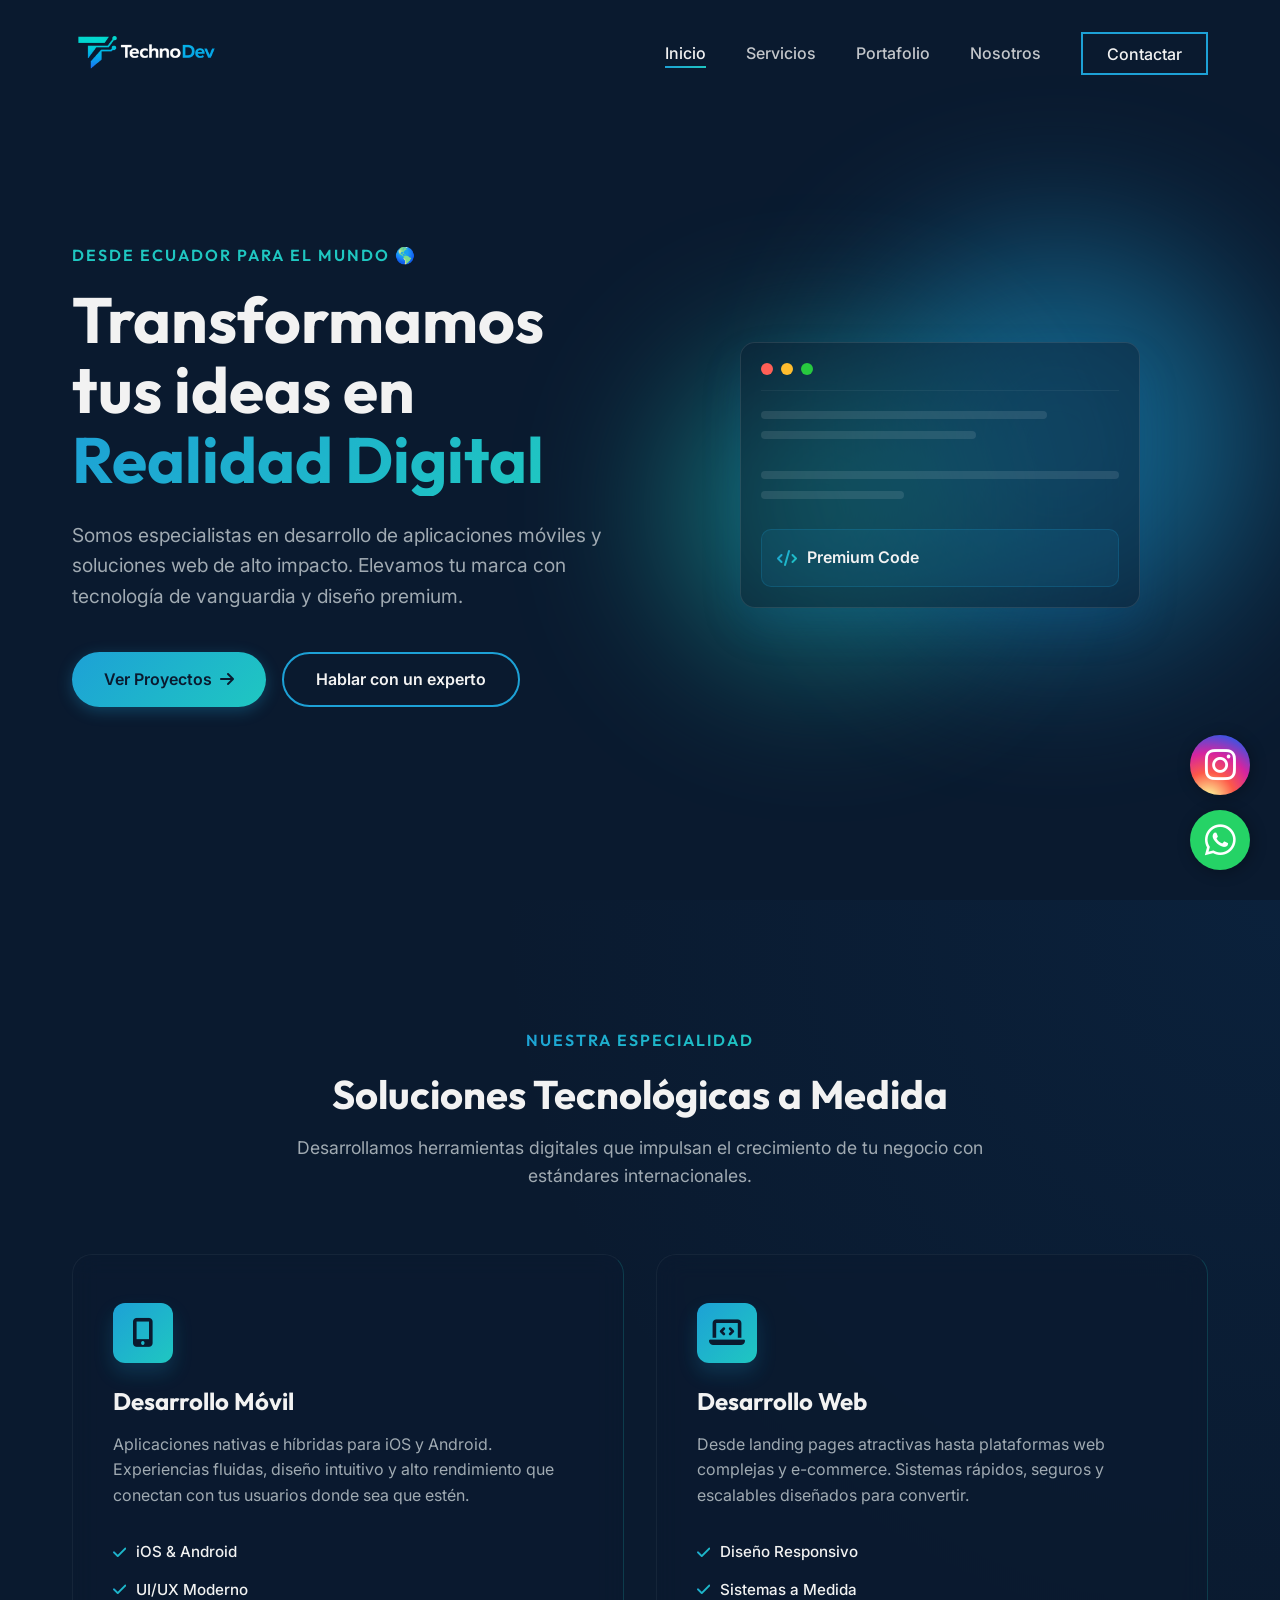
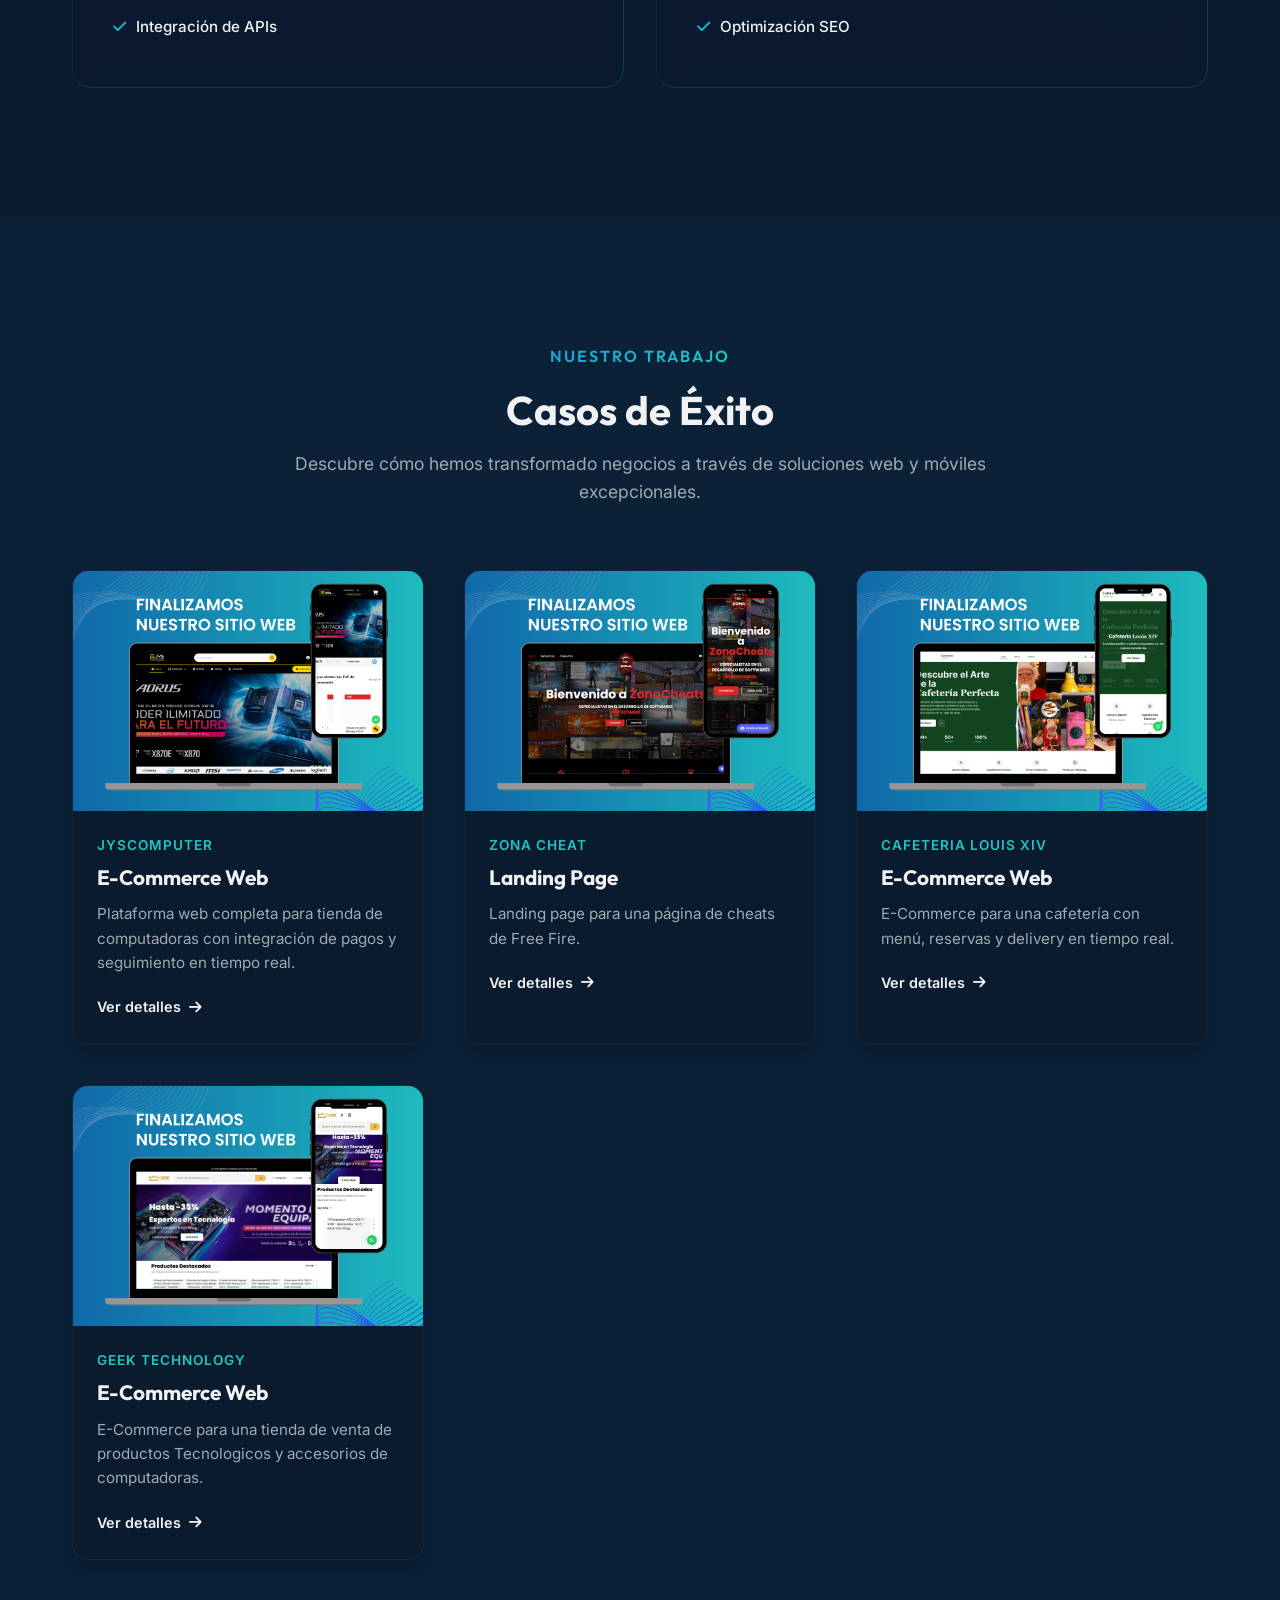
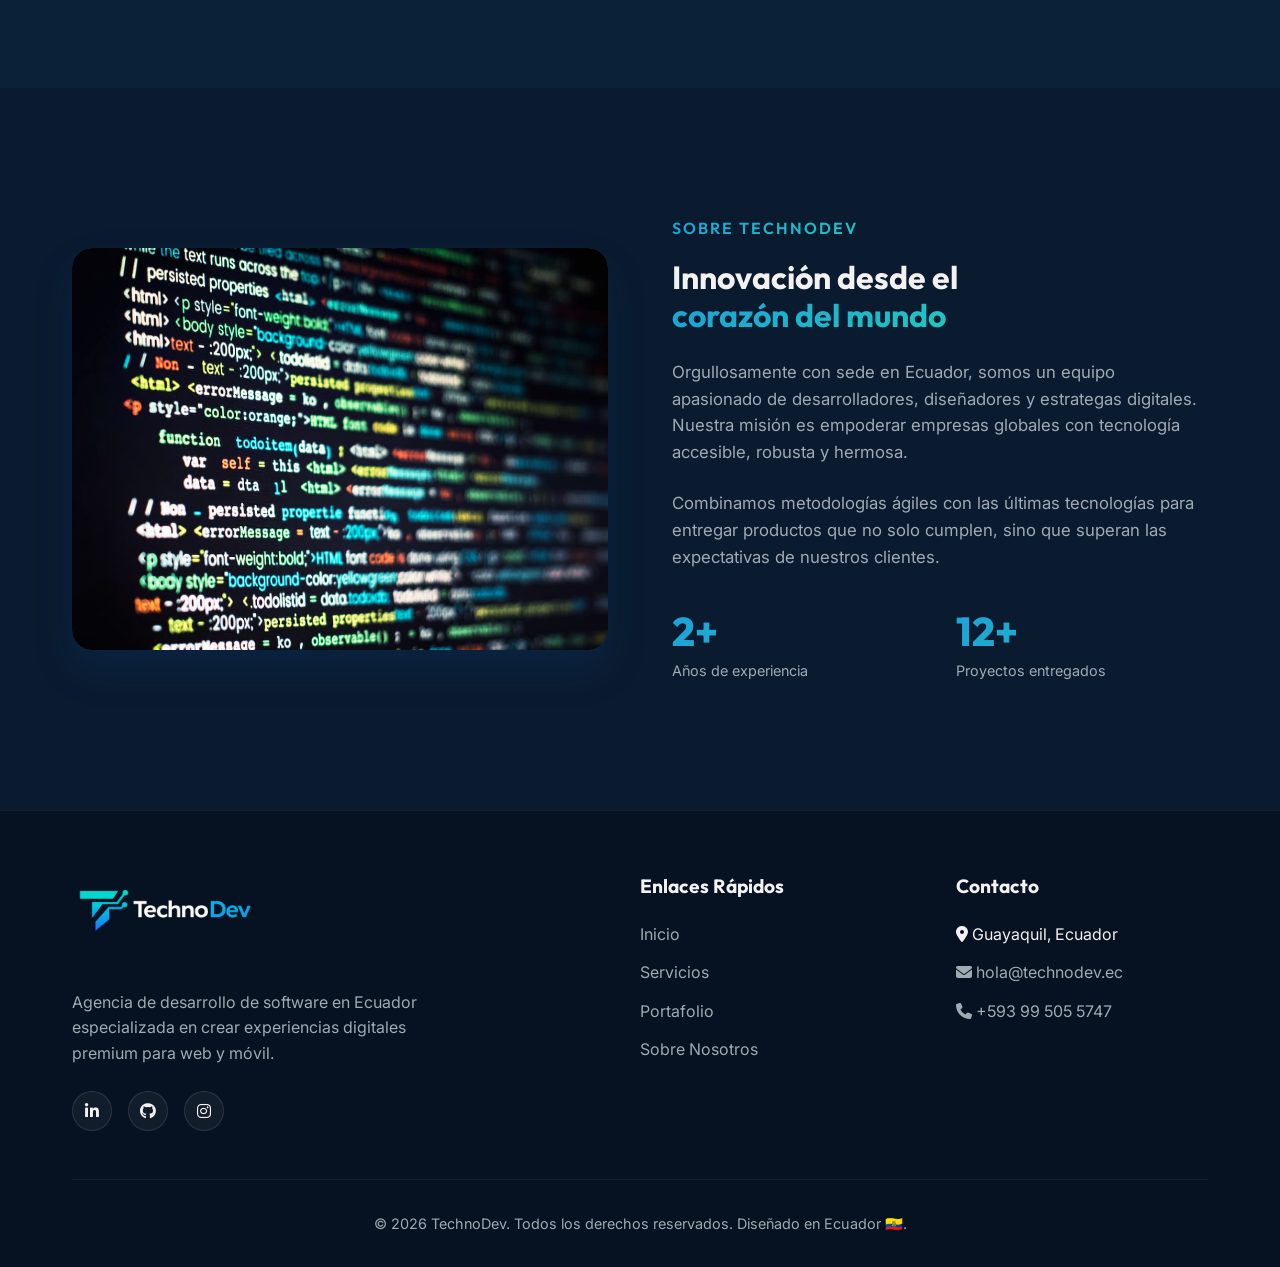
==== index.html @ 46d670a2 "feat: SEO completo - Open Graph, Twitter Cards, Schema.org, sitemap, robots.txt, favicon" ====
<!DOCTYPE html>
<html lang="es">

<head>
    <meta charset="UTF-8">
    <meta name="viewport" content="width=device-width, initial-scale=1.0">
    <title>TechnoDev | Expertos en Apps y Desarrollo Web</title>
    <meta name="description"
        content="TechnoDev: Agencia de desarrollo de software en Ecuador especializada en aplicaciones móviles y páginas web.">
    <meta name="keywords"
        content="desarrollo web, aplicaciones móviles, desarrollo de software, Ecuador, Guayaquil, TechnoDev, apps, e-commerce, landing page">
    <meta name="author" content="TechnoDev">

    <!-- Canonical URL -->
    <link rel="canonical" href="https://fabian9x.github.io/TechnoDev/">

    <!-- Favicon -->
    <link rel="icon" type="image/png" href="assets/logo.png">
    <link rel="apple-touch-icon" href="assets/logo.png">

    <!-- Open Graph (Facebook, LinkedIn, WhatsApp) -->
    <meta property="og:type" content="website">
    <meta property="og:url" content="https://fabian9x.github.io/TechnoDev/">
    <meta property="og:title" content="TechnoDev | Expertos en Apps y Desarrollo Web">
    <meta property="og:description"
        content="Agencia de desarrollo de software en Ecuador especializada en aplicaciones móviles y páginas web de alto impacto.">
    <meta property="og:image" content="https://fabian9x.github.io/TechnoDev/assets/logo.png">
    <meta property="og:locale" content="es_EC">
    <meta property="og:site_name" content="TechnoDev">

    <!-- Twitter Cards -->
    <meta name="twitter:card" content="summary_large_image">
    <meta name="twitter:title" content="TechnoDev | Expertos en Apps y Desarrollo Web">
    <meta name="twitter:description"
        content="Agencia de desarrollo de software en Ecuador especializada en aplicaciones móviles y páginas web de alto impacto.">
    <meta name="twitter:image" content="https://fabian9x.github.io/TechnoDev/assets/logo.png">

    <!-- Google Fonts -->
    <link rel="preconnect" href="https://fonts.googleapis.com">
    <link rel="preconnect" href="https://fonts.gstatic.com" crossorigin>
    <link
        href="https://fonts.googleapis.com/css2?family=Inter:wght@300;400;500;600;700;800&family=Outfit:wght@400;600;800&display=swap"
        rel="stylesheet">

    <!-- FontAwesome para íconos -->
    <link rel="stylesheet" href="https://cdnjs.cloudflare.com/ajax/libs/font-awesome/6.4.0/css/all.min.css">

    <!-- CSS principal -->
    <link rel="stylesheet" href="css/style.css">

    <!-- Schema.org Structured Data (JSON-LD) -->
    <script type="application/ld+json">
    {
        "@context": "https://schema.org",
        "@type": "ProfessionalService",
        "name": "TechnoDev",
        "description": "Agencia de desarrollo de software en Ecuador especializada en aplicaciones móviles y páginas web de alto impacto.",
        "url": "https://fabian9x.github.io/TechnoDev/",
        "logo": "https://fabian9x.github.io/TechnoDev/assets/logo.png",
        "image": "https://fabian9x.github.io/TechnoDev/assets/logo.png",
        "telephone": "+593995055747",
        "email": "hola@technodev.ec",
        "address": {
            "@type": "PostalAddress",
            "addressLocality": "Guayaquil",
            "addressCountry": "EC"
        },
        "sameAs": [
            "https://www.instagram.com/technodev.ec/"
        ],
        "serviceType": ["Desarrollo Web", "Desarrollo de Aplicaciones Móviles", "E-Commerce", "Landing Pages"],
        "areaServed": {
            "@type": "Country",
            "name": "Ecuador"
        },
        "priceRange": "$$"
    }
    </script>
</head>

<body>
    <!-- Navbar -->
    <nav class="navbar" id="navbar">
        <div class="container nav-container">
            <a href="#" class="logo">
                <img src="assets/logo.png" alt="TechnoDev Logo">
            </a>

            <ul class="nav-links">
                <li><a href="#inicio" class="active">Inicio</a></li>
                <li><a href="#servicios">Servicios</a></li>
                <li><a href="#portafolio">Portafolio</a></li>
                <li><a href="#nosotros">Nosotros</a></li>
                <li><a href="https://wa.me/593995055747?text=Hola%2C%20quiero%20m%C3%A1s%20informaci%C3%B3n%20sobre%20sus%20servicios%20de%20desarrollo."
                        class="btn-primary-outline" target="_blank" rel="noopener noreferrer">Contactar</a></li>
            </ul>

            <div class="hamburger">
                <span class="bar"></span>
                <span class="bar"></span>
                <span class="bar"></span>
            </div>
        </div>
    </nav>

    <!-- Hero Section -->
    <section id="inicio" class="hero">
        <div class="container hero-container">
            <div class="hero-content fade-in-up">
                <div class="subtitle">Desde Ecuador para el mundo 🌎</div>
                <h1 class="hero-title">
                    Transformamos tus ideas en <span class="text-gradient">Realidad Digital</span>
                </h1>
                <p class="hero-description">
                    Somos especialistas en desarrollo de aplicaciones móviles y soluciones web de alto impacto. Elevamos
                    tu marca con tecnología de vanguardia y diseño premium.
                </p>
                <div class="hero-buttons">
                    <a href="#portafolio" class="btn btn-primary">Ver Proyectos <i
                            class="fa-solid fa-arrow-right"></i></a>
                    <a href="https://wa.me/593995055747?text=Hola%2C%20quiero%20m%C3%A1s%20informaci%C3%B3n%20sobre%20sus%20servicios%20de%20desarrollo."
                        class="btn btn-primary-outline" target="_blank" rel="noopener noreferrer">Hablar con un
                        experto</a>
                </div>
            </div>

            <div class="hero-visual">
                <!-- Decorative elements for the tech/premium feel -->
                <div class="blob shape-1"></div>
                <div class="blob shape-2"></div>
                <div class="glass-card mockup-card floating">
                    <div class="mockup-header">
                        <span class="dot red"></span>
                        <span class="dot yellow"></span>
                        <span class="dot green"></span>
                    </div>
                    <div class="mockup-body">
                        <div class="mockup-line w-80"></div>
                        <div class="mockup-line w-60"></div>
                        <div class="mockup-line w-100 mt-2"></div>
                        <div class="mockup-line w-40"></div>

                        <div class="mockup-feature">
                            <i class="fa-solid fa-code text-gradient"></i>
                            <span>Premium Code</span>
                        </div>
                    </div>
                </div>
            </div>
        </div>
    </section>

    <!-- Services Section -->
    <section id="servicios" class="services section-padding">
        <div class="container">
            <div class="section-header text-center fade-in-up">
                <div class="subtitle text-gradient">Nuestra Especialidad</div>
                <h2>Soluciones Tecnológicas a Medida</h2>
                <p>Desarrollamos herramientas digitales que impulsan el crecimiento de tu negocio con estándares
                    internacionales.</p>
            </div>

            <div class="services-grid">
                <!-- Mobile Apps -->
                <div class="service-card glass-panel fade-in-up" data-delay="100">
                    <div class="service-icon">
                        <i class="fa-solid fa-mobile-screen-button"></i>
                    </div>
                    <h3>Desarrollo Móvil</h3>
                    <p>Aplicaciones nativas e híbridas para iOS y Android. Experiencias fluidas, diseño intuitivo y alto
                        rendimiento que conectan con tus usuarios donde sea que estén.</p>
                    <ul class="service-features">
                        <li><i class="fa-solid fa-check text-gradient"></i> iOS & Android</li>
                        <li><i class="fa-solid fa-check text-gradient"></i> UI/UX Moderno</li>
                        <li><i class="fa-solid fa-check text-gradient"></i> Integración de APIs</li>
                    </ul>
                </div>

                <!-- Web Apps -->
                <div class="service-card glass-panel fade-in-up" data-delay="200">
                    <div class="service-icon">
                        <i class="fa-solid fa-laptop-code"></i>
                    </div>
                    <h3>Desarrollo Web</h3>
                    <p>Desde landing pages atractivas hasta plataformas web complejas y e-commerce. Sistemas rápidos,
                        seguros y escalables diseñados para convertir.</p>
                    <ul class="service-features">
                        <li><i class="fa-solid fa-check text-gradient"></i> Diseño Responsivo</li>
                        <li><i class="fa-solid fa-check text-gradient"></i> Sistemas a Medida</li>
                        <li><i class="fa-solid fa-check text-gradient"></i> Optimización SEO</li>
                    </ul>
                </div>
            </div>
        </div>
    </section>

    <!-- Portfolio Section -->
    <section id="portafolio" class="portfolio section-padding">
        <div class="container">
            <div class="section-header text-center fade-in-up">
                <div class="subtitle text-gradient">Nuestro Trabajo</div>
                <h2>Casos de Éxito</h2>
                <p>Descubre cómo hemos transformado negocios a través de soluciones web y móviles excepcionales.</p>
            </div>

            <div class="portfolio-grid">
                <!-- Project 1 -->
                <div class="portfolio-card fade-in-up" data-delay="100">
                    <div class="portfolio-img">
                        <img src="assets/JYSCOMPUTER.png" alt="Mockup de JYSCOMPUTER Landing Page">
                    </div>
                    <div class="portfolio-info">
                        <span class="portfolio-category">JYSCOMPUTER</span>
                        <h3 class="portfolio-title">E-Commerce Web</h3>
                        <p class="portfolio-desc">Plataforma web completa para tienda de computadoras con integración de
                            pagos y seguimiento en tiempo real.</p>
                        <a href="https://jyscomputer.com" class="portfolio-link">Ver detalles <i
                                class="fa-solid fa-arrow-right"></i></a>
                    </div>
                </div>

                <!-- Project 2 -->
                <div class="portfolio-card fade-in-up" data-delay="200">
                    <div class="portfolio-img">
                        <img src="assets/ZonaCheat.png" alt="Mockup de ZonaCheat Landing Page">
                    </div>
                    <div class="portfolio-info">
                        <span class="portfolio-category">Zona Cheat</span>
                        <h3 class="portfolio-title">Landing Page</h3>
                        <p class="portfolio-desc">Landing page para una página de cheats de Free Fire.</p>
                        <a href="https://zonacheat.com" class="portfolio-link">Ver detalles <i
                                class="fa-solid fa-arrow-right"></i></a>
                    </div>
                </div>

                <!-- Project 3 -->
                <div class="portfolio-card fade-in-up" data-delay="300">
                    <div class="portfolio-img">
                        <img src="assets/CafeteriaLouisXIV.png" alt="Mockup de Cafeteria Louis XIV Landing Page">
                    </div>
                    <div class="portfolio-info">
                        <span class="portfolio-category">Cafeteria Louis XIV</span>
                        <h3 class="portfolio-title">E-Commerce Web</h3>
                        <p class="portfolio-desc">E-Commerce para una cafetería con menú, reservas y delivery en tiempo
                            real.</p>
                        <a href="https://louisxivcafeteria.com/" class="portfolio-link">Ver detalles <i
                                class="fa-solid fa-arrow-right"></i></a>
                    </div>
                </div>
                <div class="portfolio-card fade-in-up" data-delay="400">
                    <div class="portfolio-img">
                        <img src="assets/GeekTechnology.png" alt="Mockup de Geek Technology Landing Page">
                    </div>
                    <div class="portfolio-info">
                        <span class="portfolio-category">Geek Technology</span>
                        <h3 class="portfolio-title">E-Commerce Web</h3>
                        <p class="portfolio-desc">E-Commerce para una tienda de venta de productos Tecnologicos y
                            accesorios de computadoras.</p>
                        <a href="https://geek-ec.com/" class="portfolio-link">Ver detalles <i
                                class="fa-solid fa-arrow-right"></i></a>
                    </div>
                </div>
                <div class="portfolio-card fade-in-up" data-delay="500">
                    <div class="portfolio-img">
                        <img src="assets/FinanSys.png" alt="Mockup de FinanSys Landing Page">
                    </div>
                    <div class="portfolio-info">
                        <span class="portfolio-category">FinanSys</span>
                        <h3 class="portfolio-title">POS Web</h3>
                        <p class="portfolio-desc">POS Web para punto de venta, Gestión de Inventario y facturacion
                            electronica SRI.</p>
                        <a href="#" class="portfolio-link">Ver detalles <i class="fa-solid fa-arrow-right"></i></a>
                    </div>
                </div>
                <div class="portfolio-card fade-in-up" data-delay="500">
                    <div class="portfolio-img">
                        <img src="assets/SaberiEc.png" alt="Mockup de Saberi Ec Landing Page">
                    </div>
                    <div class="portfolio-info">
                        <span class="portfolio-category">Saberi Ec</span>
                        <h3 class="portfolio-title">Plataforma Educativa</h3>
                        <p class="portfolio-desc">Plataforma Educativa para cursos y capacitaciones con gestion para
                            recursos digitales.</p>
                        <a href="https://saberi.ec/" class="portfolio-link">Ver detalles <i
                                class="fa-solid fa-arrow-right"></i></a>
                    </div>
                </div>

            </div>
        </div>
    </section>

    <!-- About Section -->
    <section id="nosotros" class="about section-padding">
        <div class="container">
            <div class="about-content">
                <div class="about-image fade-in-up">
                    <img src="assets/sobre.jpg"
                        alt="Equipo de TechnoDev trabajando en desarrollo de software en Guayaquil, Ecuador">
                </div>

                <div class="about-text fade-in-up" data-delay="200">
                    <div class="subtitle text-gradient">Sobre TechnoDev</div>
                    <h3>Innovación desde el <span class="text-gradient">corazón del mundo</span></h3>
                    <p>Orgullosamente con sede en Ecuador, somos un equipo apasionado de desarrolladores, diseñadores y
                        estrategas digitales. Nuestra misión es empoderar empresas globales con tecnología accesible,
                        robusta y hermosa.</p>
                    <p>Combinamos metodologías ágiles con las últimas tecnologías para entregar productos que no solo
                        cumplen, sino que superan las expectativas de nuestros clientes.</p>

                    <div class="about-stats">
                        <div class="stat-item">
                            <span class="stat-number">2+</span>
                            <span class="stat-label">Años de experiencia</span>
                        </div>
                        <div class="stat-item">
                            <span class="stat-number">12+</span>
                            <span class="stat-label">Proyectos entregados</span>
                        </div>
                    </div>
                </div>
            </div>
        </div>
    </section>

    <!-- Footer / Contact -->
    <footer id="contacto" class="footer">
        <div class="container">
            <div class="footer-top">
                <div class="footer-about">
                    <a href="#" class="logo">
                        <img src="assets/logo.png" alt="TechnoDev Logo">
                    </a>
                    <p>Agencia de desarrollo de software en Ecuador especializada en crear experiencias digitales
                        premium para web y móvil.</p>
                    <div class="social-links">
                        <a href="#" aria-label="LinkedIn"><i class="fa-brands fa-linkedin-in"></i></a>
                        <a href="#" aria-label="GitHub"><i class="fa-brands fa-github"></i></a>
                        <a href="https://www.instagram.com/technodev.ec/" aria-label="Instagram"><i
                                class="fa-brands fa-instagram"></i></a>
                    </div>
                </div>

                <div class="footer-links">
                    <h4>Enlaces Rápidos</h4>
                    <ul>
                        <li><a href="#inicio">Inicio</a></li>
                        <li><a href="#servicios">Servicios</a></li>
                        <li><a href="#portafolio">Portafolio</a></li>
                        <li><a href="#nosotros">Sobre Nosotros</a></li>
                    </ul>
                </div>

                <div class="footer-links">
                    <h4>Contacto</h4>
                    <ul>
                        <li><i class="fa-solid fa-location-dot"></i> Guayaquil, Ecuador</li>
                        <li><a href="mailto:hola@technodev.ec"><i class="fa-solid fa-envelope"></i>
                                hola@technodev.ec</a></li>
                        <li><a href="tel:+593 99 505 5747"><i class="fa-solid fa-phone"></i> +593 99 505 5747</a></li>
                    </ul>
                </div>
            </div>

            <div class="footer-bottom">
                <p>&copy; 2026 TechnoDev. Todos los derechos reservados. Diseñado en Ecuador 🇪🇨.</p>
            </div>
        </div>
    </footer>

    <!-- Social Floating Buttons -->
    <a href="https://www.instagram.com/technodev.ec/" class="instagram-float" target="_blank" rel="noopener noreferrer"
        aria-label="Visit on Instagram">
        <i class="fa-brands fa-instagram"></i>
    </a>
    <a href="https://wa.me/593995055747" class="whatsapp-float" target="_blank" rel="noopener noreferrer"
        aria-label="Chat on WhatsApp">
        <i class="fa-brands fa-whatsapp"></i>
    </a>

    <!-- JS principal -->
    <script src="js/main.js"></script>
</body>

</html>
---- css/style.css ----
/* =========================================
   VARIABLES & DESIGN TOKENS
   ========================================= */
:root {
    /* Paleta Principal proporcionada */
    --color-primary: #1DA1D6;
    /* Azul principal (Degradado medio, Tecnología) */
    --color-secondary: #0F5FA8;
    /* Azul profundo (Estabilidad, Profesionalismo) */
    --color-accent: #1FC7C1;
    /* Turquesa / Cian tecnológico (Dinámico) */
    --color-text-light: #F2F2F2;
    /* Blanco suave (Limpieza, minimalismo) */
    --color-bg-dark: #0A1A2F;
    /* Azul oscuro fondo (Elegancia, profundidad) */

    /* Variables derivadas y de utilidad */
    --color-bg-lighter: rgba(29, 161, 214, 0.05);
    /* Fondo para secciones alternadas */
    --color-glass-bg: rgba(10, 26, 47, 0.7);
    /* Fondo glassmorphism oscuro */
    --color-glass-border: rgba(31, 199, 193, 0.2);
    /* Borde para glassmorphism */
    --color-text-muted: #A0AAB2;
    /* Texto secundario para contraste */

    /* Gradientes */
    --gradient-primary: linear-gradient(135deg, var(--color-primary), var(--color-accent));
    --gradient-logo: linear-gradient(to bottom, var(--color-accent), var(--color-primary), var(--color-secondary));
    --gradient-dark: linear-gradient(180deg, var(--color-bg-dark) 0%, #061121 100%);

    /* Tipografía */
    --font-primary: 'Inter', sans-serif;
    /* Para cuerpo de texto */
    --font-heading: 'Outfit', sans-serif;
    /* Para encabezados y logo */

    /* Sombras */
    --shadow-sm: 0 4px 6px rgba(0, 0, 0, 0.1);
    --shadow-md: 0 10px 20px rgba(0, 0, 0, 0.2);
    --shadow-lg: 0 20px 40px rgba(15, 95, 168, 0.15);
    --shadow-glow: 0 0 20px rgba(31, 199, 193, 0.4);

    /* Espaciado */
    --spacing-sm: 0.5rem;
    --spacing-md: 1rem;
    --spacing-lg: 2rem;
    --spacing-xl: 4rem;
    --spacing-xxl: 8rem;

    /* Transiciones */
    --transition-fast: 0.2s ease;
    --transition-normal: 0.3s cubic-bezier(0.25, 0.8, 0.25, 1);
    --transition-slow: 0.5s cubic-bezier(0.16, 1, 0.3, 1);
}

/* =========================================
   RESET & GLOBAL STYLES
   ========================================= */
* {
    margin: 0;
    padding: 0;
    box-sizing: border-box;
}

html {
    scroll-behavior: smooth;
    font-size: 16px;
}

body {
    font-family: var(--font-primary);
    background-color: var(--color-bg-dark);
    color: var(--color-text-light);
    line-height: 1.6;
    overflow-x: hidden;
    -webkit-font-smoothing: antialiased;
    -moz-osx-font-smoothing: grayscale;
}

h1,
h2,
h3,
h4,
h5,
h6 {
    font-family: var(--font-heading);
    font-weight: 700;
    line-height: 1.2;
    margin-bottom: var(--spacing-md);
}

a {
    text-decoration: none;
    color: inherit;
    transition: var(--transition-normal);
}

ul {
    list-style: none;
}

img {
    max-width: 100%;
    height: auto;
    display: block;
}

.container {
    width: 100%;
    max-width: 1200px;
    margin: 0 auto;
    padding: 0 var(--spacing-lg);
}

/* Typography Utilities */
.text-gradient {
    background: var(--gradient-primary);
    -webkit-background-clip: text;
    -webkit-text-fill-color: transparent;
    background-clip: text;
    color: transparent;
    display: inline-block;
}

/* =========================================
   COMPONENTS
   ========================================= */

/* Buttons */
.btn {
    display: inline-flex;
    align-items: center;
    justify-content: center;
    padding: 0.8rem 2rem;
    border-radius: 50px;
    font-family: var(--font-primary);
    font-weight: 600;
    font-size: 1rem;
    cursor: pointer;
    transition: var(--transition-normal);
    gap: 0.5rem;
    border: none;
    outline: none;
}

.btn-primary {
    background: var(--gradient-primary);
    color: var(--color-bg-dark);
    box-shadow: 0 4px 15px rgba(29, 161, 214, 0.3);
}

.btn-primary:hover {
    transform: translateY(-3px);
    box-shadow: var(--shadow-glow);
}

.btn-primary-outline {
    background: transparent;
    color: var(--color-text-light);
    border: 2px solid var(--color-primary);
    position: relative;
    overflow: hidden;
}

.btn-primary-outline::before {
    content: '';
    position: absolute;
    top: 0;
    left: 0;
    width: 0;
    height: 100%;
    background: var(--gradient-primary);
    transition: var(--transition-normal);
    z-index: -1;
}

.btn-primary-outline:hover {
    color: var(--color-bg-dark);
    border-color: transparent;
}

.btn-primary-outline:hover::before {
    width: 100%;
}

/* =========================================
   LAYOUT: NAVBAR
   ========================================= */
.navbar {
    position: fixed;
    top: 0;
    left: 0;
    width: 100%;
    padding: 1.5rem 0;
    z-index: 1000;
    transition: var(--transition-normal);
    background-color: transparent;
}

.navbar.scrolled {
    background-color: rgba(10, 26, 47, 0.95);
    backdrop-filter: blur(10px);
    -webkit-backdrop-filter: blur(10px);
    padding: 1rem 0;
    box-shadow: 0 4px 30px rgba(0, 0, 0, 0.5);
    border-bottom: 1px solid rgba(255, 255, 255, 0.05);
}

.nav-container {
    display: flex;
    justify-content: space-between;
    align-items: center;
}

/* Logo Styling */
.logo {
    display: flex;
    align-items: baseline;
    font-family: var(--font-heading);
    font-size: 1.8rem;
    font-weight: 800;
    letter-spacing: -0.5px;
}

.logo-text-techno {
    color: var(--color-text-light);
    /* Blanco suave */
}

.logo-text-dev {
    background: var(--gradient-primary);
    /* Azul a Turquesa */
    -webkit-background-clip: text;
    -webkit-text-fill-color: transparent;
    background-clip: text;
    color: transparent;
}

.logo-dot {
    width: 8px;
    height: 8px;
    background: var(--gradient-logo);
    /* Gradiente de acento profundo */
    border-radius: 50%;
    margin-left: 2px;
}

/* Despunte inferior isotipo imaginario as a dot */

.nav-links {
    display: flex;
    align-items: center;
    gap: 2.5rem;
}

.nav-links li a {
    font-size: 1rem;
    font-weight: 500;
    color: var(--color-text-light);
    position: relative;
    opacity: 0.8;
}

.nav-links li a:not(.btn-primary-outline)::after {
    content: '';
    position: absolute;
    bottom: -5px;
    left: 0;
    width: 0;
    height: 2px;
    background: var(--gradient-primary);
    transition: var(--transition-normal);
}

.nav-links li a:hover,
.nav-links li a.active {
    opacity: 1;
}

.nav-links li a:not(.btn-primary-outline):hover::after,
.nav-links li a.active:not(.btn-primary-outline)::after {
    width: 100%;
}

.nav-links li a.btn-primary-outline {
    padding: 0.6rem 1.5rem;
    opacity: 1;
}

/* Hamburger Menu (Mobile) */
.hamburger {
    display: none;
    cursor: pointer;
    z-index: 1001;
}

.bar {
    display: block;
    width: 25px;
    height: 3px;
    margin: 5px auto;
    transition: all 0.3s ease-in-out;
    background-color: var(--color-text-light);
    border-radius: 3px;
}

/* Media Queries for Navbar */
@media (max-width: 992px) {
    .hamburger {
        display: block;
    }

    .nav-links {
        position: fixed;
        right: -100%;
        top: 0;
        flex-direction: column;
        background-color: rgba(10, 26, 47, 0.98);
        backdrop-filter: blur(15px);
        width: 100%;
        height: 100vh;
        justify-content: center;
        align-items: center;
        transition: 0.4s cubic-bezier(0.77, 0, 0.175, 1);
        z-index: 1000;
    }

    .nav-links.active {
        right: 0;
    }

    .nav-links li {
        margin: 1.5rem 0;
    }

    .nav-links li a {
        font-size: 1.5rem;
    }

    /* Hamburger Animation */
    .hamburger.active .bar:nth-child(2) {
        opacity: 0;
    }

    .hamburger.active .bar:nth-child(1) {
        transform: translateY(8px) rotate(45deg);
        background-color: var(--color-primary);
    }

    .hamburger.active .bar:nth-child(3) {
        transform: translateY(-8px) rotate(-45deg);
        background-color: var(--color-accent);
    }
}

/* =========================================
   UTILITIES & ANIMATIONS
   ========================================= */
.section-padding {
    padding: var(--spacing-xxl) 0;
}

.text-center {
    text-align: center;
}

.subtitle {
    font-family: var(--font-heading);
    font-size: 1rem;
    font-weight: 600;
    text-transform: uppercase;
    letter-spacing: 2px;
    margin-bottom: 1rem;
    color: var(--color-accent);
}

.fade-in-up {
    opacity: 0;
    transform: translateY(30px);
    transition: opacity 0.8s ease-out, transform 0.8s ease-out;
}

.fade-in-up.appear {
    opacity: 1;
    transform: translateY(0);
}

@keyframes float {
    0% {
        transform: translateY(0px);
    }

    50% {
        transform: translateY(-20px);
    }

    100% {
        transform: translateY(0px);
    }
}

.floating {
    animation: float 6s ease-in-out infinite;
}

/* Glassmorphism Classes */
.glass-panel {
    background: var(--color-glass-bg);
    backdrop-filter: blur(12px);
    -webkit-backdrop-filter: blur(12px);
    border: 1px solid var(--color-glass-border);
    border-radius: 20px;
}


/* =========================================
   HERO SECTION
   ========================================= */
.hero {
    padding: 150px 0 100px;
    min-height: 100vh;
    display: flex;
    align-items: center;
    position: relative;
    overflow: hidden;
}

.hero-container {
    display: flex;
    align-items: center;
    justify-content: space-between;
    gap: 4rem;
    position: relative;
    z-index: 2;
}

.hero-content {
    flex: 1;
    max-width: 600px;
}

.hero-title {
    font-size: 4rem;
    margin-bottom: 1.5rem;
    line-height: 1.1;
}

.hero-description {
    font-size: 1.2rem;
    color: var(--color-text-muted);
    margin-bottom: 2.5rem;
}

.hero-buttons {
    display: flex;
    gap: 1rem;
    flex-wrap: wrap;
}

.hero-visual {
    flex: 1;
    position: relative;
    display: flex;
    justify-content: center;
    align-items: center;
}

.blob {
    position: absolute;
    border-radius: 50%;
    filter: blur(80px);
    opacity: 0.5;
    z-index: -1;
}

.shape-1 {
    width: 400px;
    height: 400px;
    background: var(--color-primary);
    top: -100px;
    right: -50px;
}

.shape-2 {
    width: 300px;
    height: 300px;
    background: var(--color-accent);
    bottom: -50px;
    left: 0;
}

/* Mockup Card animation */
.mockup-card {
    width: 100%;
    max-width: 400px;
    padding: 20px;
    border-radius: 15px;
    background: rgba(10, 26, 47, 0.4);
    border: 1px solid rgba(255, 255, 255, 0.1);
    box-shadow: var(--shadow-lg);
}

.mockup-header {
    display: flex;
    gap: 8px;
    margin-bottom: 20px;
    padding-bottom: 15px;
    border-bottom: 1px solid rgba(255, 255, 255, 0.05);
}

.dot {
    width: 12px;
    height: 12px;
    border-radius: 50%;
}

.dot.red {
    background: #ff5f56;
}

.dot.yellow {
    background: #ffbd2e;
}

.dot.green {
    background: #27c93f;
}

.mockup-line {
    height: 8px;
    background: rgba(255, 255, 255, 0.1);
    border-radius: 4px;
    margin-bottom: 12px;
}

.w-80 {
    width: 80%;
}

.w-60 {
    width: 60%;
}

.w-100 {
    width: 100%;
}

.w-40 {
    width: 40%;
}

.mt-2 {
    margin-top: 2rem;
}

.mockup-feature {
    display: flex;
    align-items: center;
    gap: 10px;
    margin-top: 30px;
    padding: 15px;
    background: rgba(29, 161, 214, 0.1);
    border-radius: 10px;
    border: 1px solid rgba(29, 161, 214, 0.2);
    font-weight: 600;
}

/* Responsive Hero */
@media (max-width: 992px) {
    .hero-container {
        flex-direction: column;
        text-align: center;
    }

    .hero-content {
        align-items: center;
        display: flex;
        flex-direction: column;
    }

    .hero-title {
        font-size: 3rem;
    }

    .hero-buttons {
        justify-content: center;
    }
}

@media (max-width: 576px) {
    .hero-title {
        font-size: 2.5rem;
    }

    .hero-buttons {
        flex-direction: column;
        width: 100%;
    }

    .hero-buttons .btn {
        width: 100%;
    }
}


/* =========================================
   SERVICES SECTION
   ========================================= */
.services {
    background-color: var(--color-bg-dark);
    position: relative;
}

.services::before {
    content: '';
    position: absolute;
    top: 0;
    left: 0;
    width: 100%;
    height: 100%;
    background: radial-gradient(circle at top right, rgba(15, 95, 168, 0.1), transparent 50%);
    z-index: 0;
    pointer-events: none;
}

.services .container {
    position: relative;
    z-index: 1;
}

.section-header {
    max-width: 700px;
    margin: 0 auto 4rem;
}

.section-header h2 {
    font-size: 2.5rem;
    margin-bottom: 1rem;
}

.section-header p {
    color: var(--color-text-muted);
    font-size: 1.1rem;
}

.services-grid {
    display: grid;
    grid-template-columns: repeat(auto-fit, minmax(320px, 1fr));
    gap: 2rem;
}

.service-card {
    padding: 3rem 2.5rem;
    transition: transform 0.4s ease, box-shadow 0.4s ease;
    border-top: 1px solid rgba(255, 255, 255, 0.05);
    border-left: 1px solid rgba(255, 255, 255, 0.05);
}

.service-card:hover {
    transform: translateY(-10px);
    box-shadow: var(--shadow-lg);
    border-color: rgba(31, 199, 193, 0.3);
}

.service-icon {
    width: 60px;
    height: 60px;
    border-radius: 12px;
    background: var(--gradient-primary);
    display: flex;
    align-items: center;
    justify-content: center;
    font-size: 1.8rem;
    color: var(--color-bg-dark);
    margin-bottom: 1.5rem;
    box-shadow: 0 10px 20px rgba(29, 161, 214, 0.2);
}

.service-card h3 {
    font-size: 1.5rem;
    margin-bottom: 1rem;
    color: var(--color-text-light);
}

.service-card p {
    color: var(--color-text-muted);
    margin-bottom: 2rem;
}

.service-features {
    display: flex;
    flex-direction: column;
    gap: 0.8rem;
}

.service-features li {
    display: flex;
    align-items: center;
    gap: 10px;
    font-weight: 500;
    font-size: 0.95rem;
}


/* =========================================
   PORTFOLIO SECTION
   ========================================= */
.portfolio {
    background-color: var(--color-bg-lighter);
}

.portfolio-grid {
    display: grid;
    grid-template-columns: repeat(auto-fill, minmax(350px, 1fr));
    gap: 2.5rem;
}

.portfolio-card {
    border-radius: 16px;
    overflow: hidden;
    background: var(--color-bg-dark);
    box-shadow: var(--shadow-md);
    transition: var(--transition-normal);
    border: 1px solid rgba(255, 255, 255, 0.05);
}

.portfolio-card:hover {
    transform: translateY(-10px);
    box-shadow: var(--shadow-lg);
}

.portfolio-img {
    width: 100%;
    height: 240px;
    background: linear-gradient(135deg, rgba(29, 161, 214, 0.2), rgba(31, 199, 193, 0.2));
    display: flex;
    align-items: center;
    justify-content: center;
    overflow: hidden;
    position: relative;
}

.portfolio-img::after {
    content: '';
    position: absolute;
    top: 0;
    left: 0;
    width: 100%;
    height: 100%;
    background: rgba(10, 26, 47, 0.4);
    opacity: 0;
    transition: var(--transition-normal);
}

.portfolio-card:hover .portfolio-img::after {
    opacity: 1;
}

.portfolio-img i {
    font-size: 4rem;
    color: rgba(255, 255, 255, 0.5);
    z-index: 1;
    transition: var(--transition-normal);
}

.portfolio-card:hover .portfolio-img i {
    transform: scale(1.1);
    color: var(--color-text-light);
}

.portfolio-info {
    padding: 1.5rem;
}

.portfolio-category {
    font-size: 0.85rem;
    color: var(--color-accent);
    font-weight: 600;
    text-transform: uppercase;
    letter-spacing: 1px;
    margin-bottom: 0.5rem;
    display: block;
}

.portfolio-title {
    font-size: 1.3rem;
    margin-bottom: 0.8rem;
}

.portfolio-desc {
    font-size: 0.95rem;
    color: var(--color-text-muted);
    margin-bottom: 1.2rem;
}

.portfolio-link {
    display: inline-flex;
    align-items: center;
    gap: 8px;
    color: var(--color-text-light);
    font-weight: 600;
    font-size: 0.9rem;
    transition: var(--transition-fast);
}

.portfolio-link:hover {
    color: var(--color-primary);
    gap: 12px;
}


/* =========================================
   ABOUT SECTION & FOOTER
   ========================================= */
.about {
    position: relative;
    overflow: hidden;
}

.about-content {
    display: grid;
    grid-template-columns: 1fr 1fr;
    gap: 4rem;
    align-items: center;
}

.about-text h3 {
    font-size: 2rem;
    margin-bottom: 1.5rem;
}

.about-text p {
    color: var(--color-text-muted);
    margin-bottom: 1.5rem;
    font-size: 1.05rem;
}

.about-stats {
    display: flex;
    gap: 2rem;
    margin-top: 2.5rem;
}

.stat-item {
    flex: 1;
}

.stat-number {
    font-family: var(--font-heading);
    font-size: 2.5rem;
    font-weight: 800;
    background: var(--gradient-primary);
    -webkit-background-clip: text;
    -webkit-text-fill-color: transparent;
    display: block;
    line-height: 1;
}

.stat-label {
    font-size: 0.9rem;
    color: var(--color-text-muted);
    margin-top: 0.5rem;
    display: block;
}

.about-image {
    position: relative;
    border-radius: 20px;
    overflow: hidden;
    box-shadow: var(--shadow-lg);
}

.about-image img {
    width: 100%;
    height: auto;
    display: block;
    border-radius: 20px;
}

.about-image::before {
    content: '';
    position: absolute;
    inset: 0;
    background: linear-gradient(135deg, rgba(29, 161, 214, 0.3), rgba(15, 95, 168, 0.4));
    z-index: 1;
    mix-blend-mode: overlay;
    pointer-events: none;
    border-radius: 20px;
}

@media (max-width: 768px) {
    .about-content {
        grid-template-columns: 1fr;
        gap: 3rem;
    }

    .portfolio-grid {
        grid-template-columns: 1fr;
    }
}

/* Footer */
.footer {
    background-color: #061121;
    padding: 4rem 0 2rem;
    position: relative;
    border-top: 1px solid rgba(255, 255, 255, 0.05);
}

.footer-top {
    display: grid;
    grid-template-columns: 2fr 1fr 1fr;
    gap: 4rem;
    margin-bottom: 3rem;
}

.footer-about p {
    color: var(--color-text-muted);
    margin: 1.5rem 0;
    max-width: 400px;
}

.social-links {
    display: flex;
    gap: 1rem;
}

.social-links a {
    width: 40px;
    height: 40px;
    border-radius: 50%;
    background: rgba(255, 255, 255, 0.05);
    display: flex;
    align-items: center;
    justify-content: center;
    color: var(--color-text-light);
    transition: var(--transition-normal);
    border: 1px solid rgba(255, 255, 255, 0.1);
}

.social-links a:hover {
    background: var(--gradient-primary);
    transform: translateY(-3px);
    border-color: transparent;
}

.footer-links h4 {
    font-size: 1.2rem;
    margin-bottom: 1.5rem;
}

.footer-links ul {
    display: flex;
    flex-direction: column;
    gap: 0.8rem;
}

.footer-links a {
    color: var(--color-text-muted);
    transition: var(--transition-fast);
}

.footer-links a:hover {
    color: var(--color-primary);
    padding-left: 5px;
}

.footer-bottom {
    text-align: center;
    padding-top: 2rem;
    border-top: 1px solid rgba(255, 255, 255, 0.05);
    color: var(--color-text-muted);
    font-size: 0.9rem;
}

@media (max-width: 768px) {
    .footer-top {
        grid-template-columns: 1fr;
        gap: 2rem;
    }
}


.logo img {
    height: 60px;
    width: auto;
}

.footer-about .logo img {
    height: 75px;
    margin-bottom: 1rem;
}

/* =========================================
   WHATSAPP FLOATING BUTTON
   ========================================= */
.whatsapp-float {
    position: fixed;
    width: 60px;
    height: 60px;
    bottom: 30px;
    right: 30px;
    background-color: #25d366;
    color: #FFF;
    border-radius: 50px;
    display: flex;
    align-items: center;
    justify-content: center;
    font-size: 35px;
    box-shadow: 2px 2px 15px rgba(0, 0, 0, 0.3);
    z-index: 1000;
    transition: transform 0.3s ease, background-color 0.3s ease, box-shadow 0.3s ease;
}

.whatsapp-float:hover {
    background-color: #128c7e;
    color: #FFF;
    transform: scale(1.1);
    box-shadow: 2px 2px 20px rgba(37, 211, 102, 0.6);
}


/* =========================================
   INSTAGRAM FLOATING BUTTON
   ========================================= */
.instagram-float {
    position: fixed;
    width: 60px;
    height: 60px;
    bottom: 105px;
    right: 30px;
    background: radial-gradient(circle at 30% 107%, #fdf497 0%, #fdf497 5%, #fd5949 35%, #d6249f 60%, #285AEB 90%);
    color: #FFF;
    border-radius: 50px;
    display: flex;
    align-items: center;
    justify-content: center;
    font-size: 35px;
    box-shadow: 2px 2px 15px rgba(0, 0, 0, 0.3);
    z-index: 1000;
    transition: transform 0.3s ease, box-shadow 0.3s ease;
}

.instagram-float:hover {
    color: #FFF;
    transform: scale(1.1);
    box-shadow: 2px 2px 20px rgba(214, 36, 159, 0.6);
}


.portfolio-img img {
    width: 100%;
    height: 100%;
    object-fit: cover;
    transition: transform 0.5s ease;
}

.portfolio-card:hover .portfolio-img img {
    transform: scale(1.05);
}
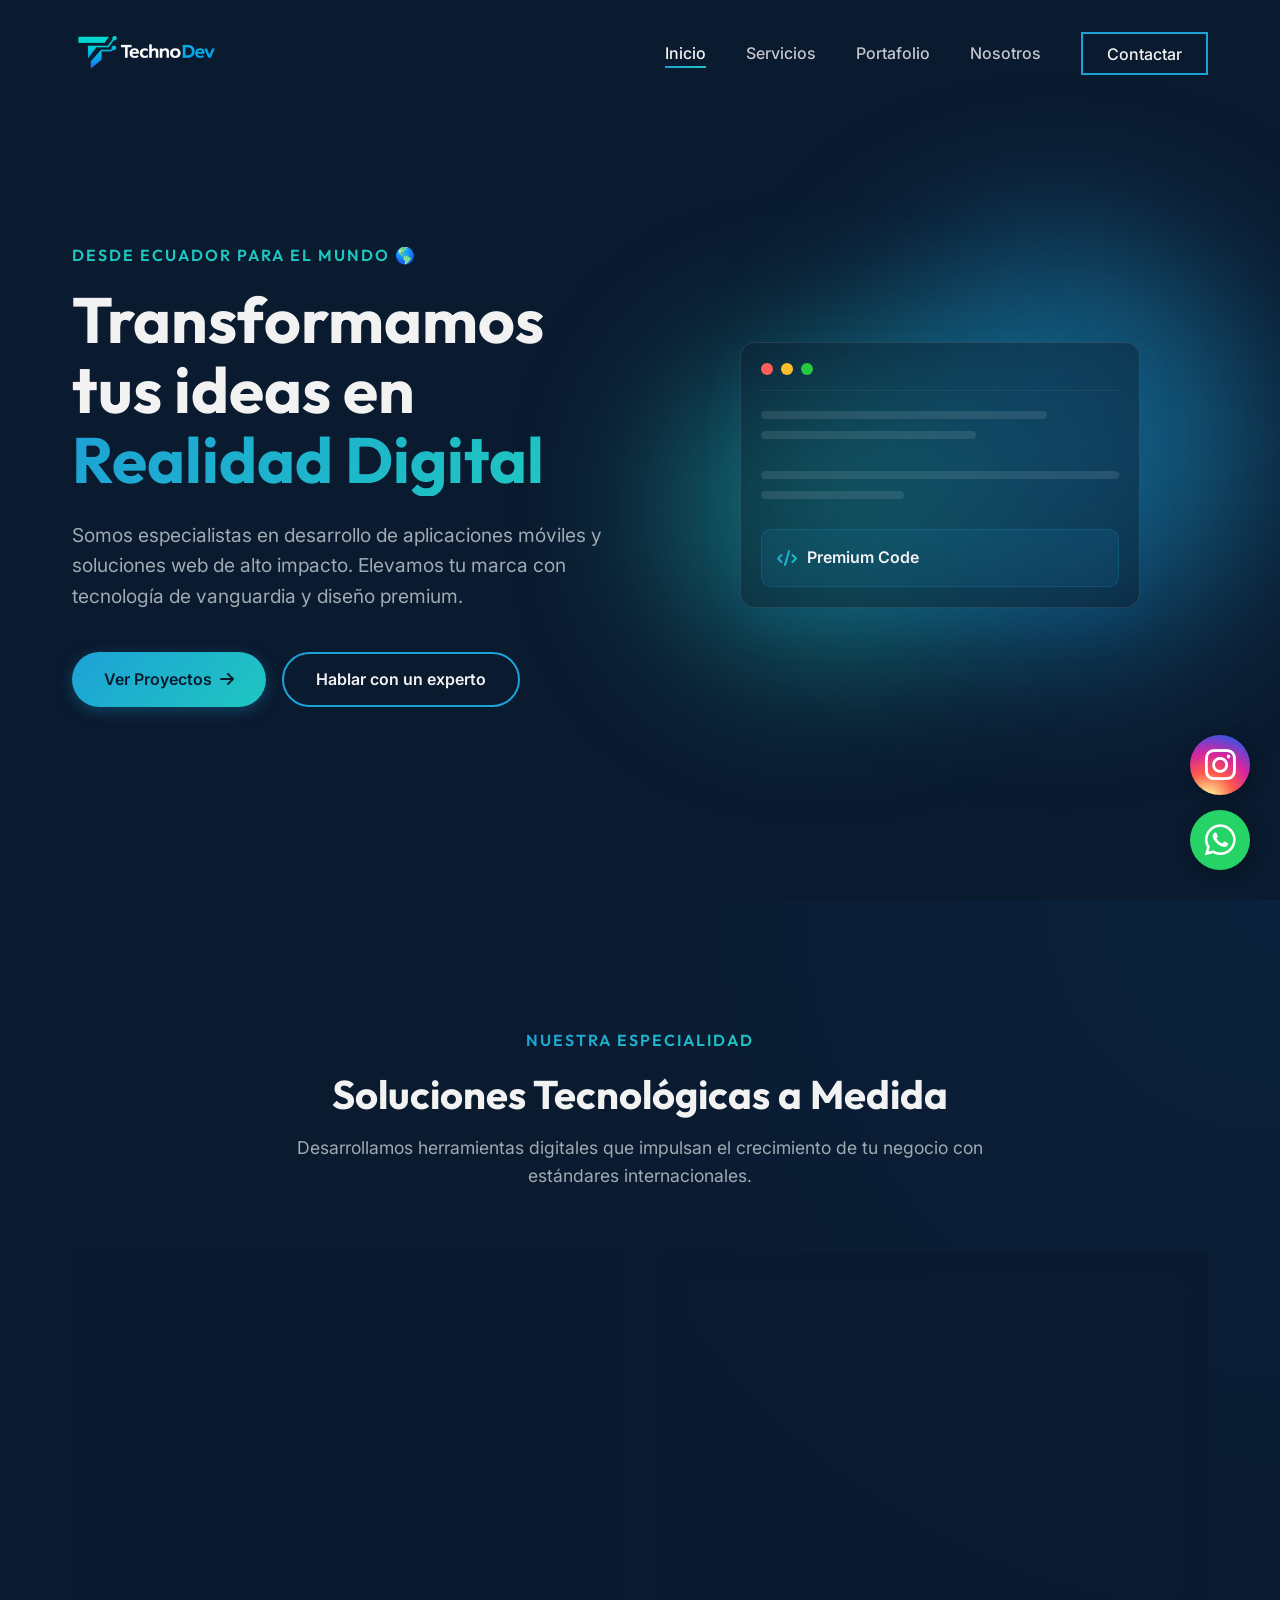
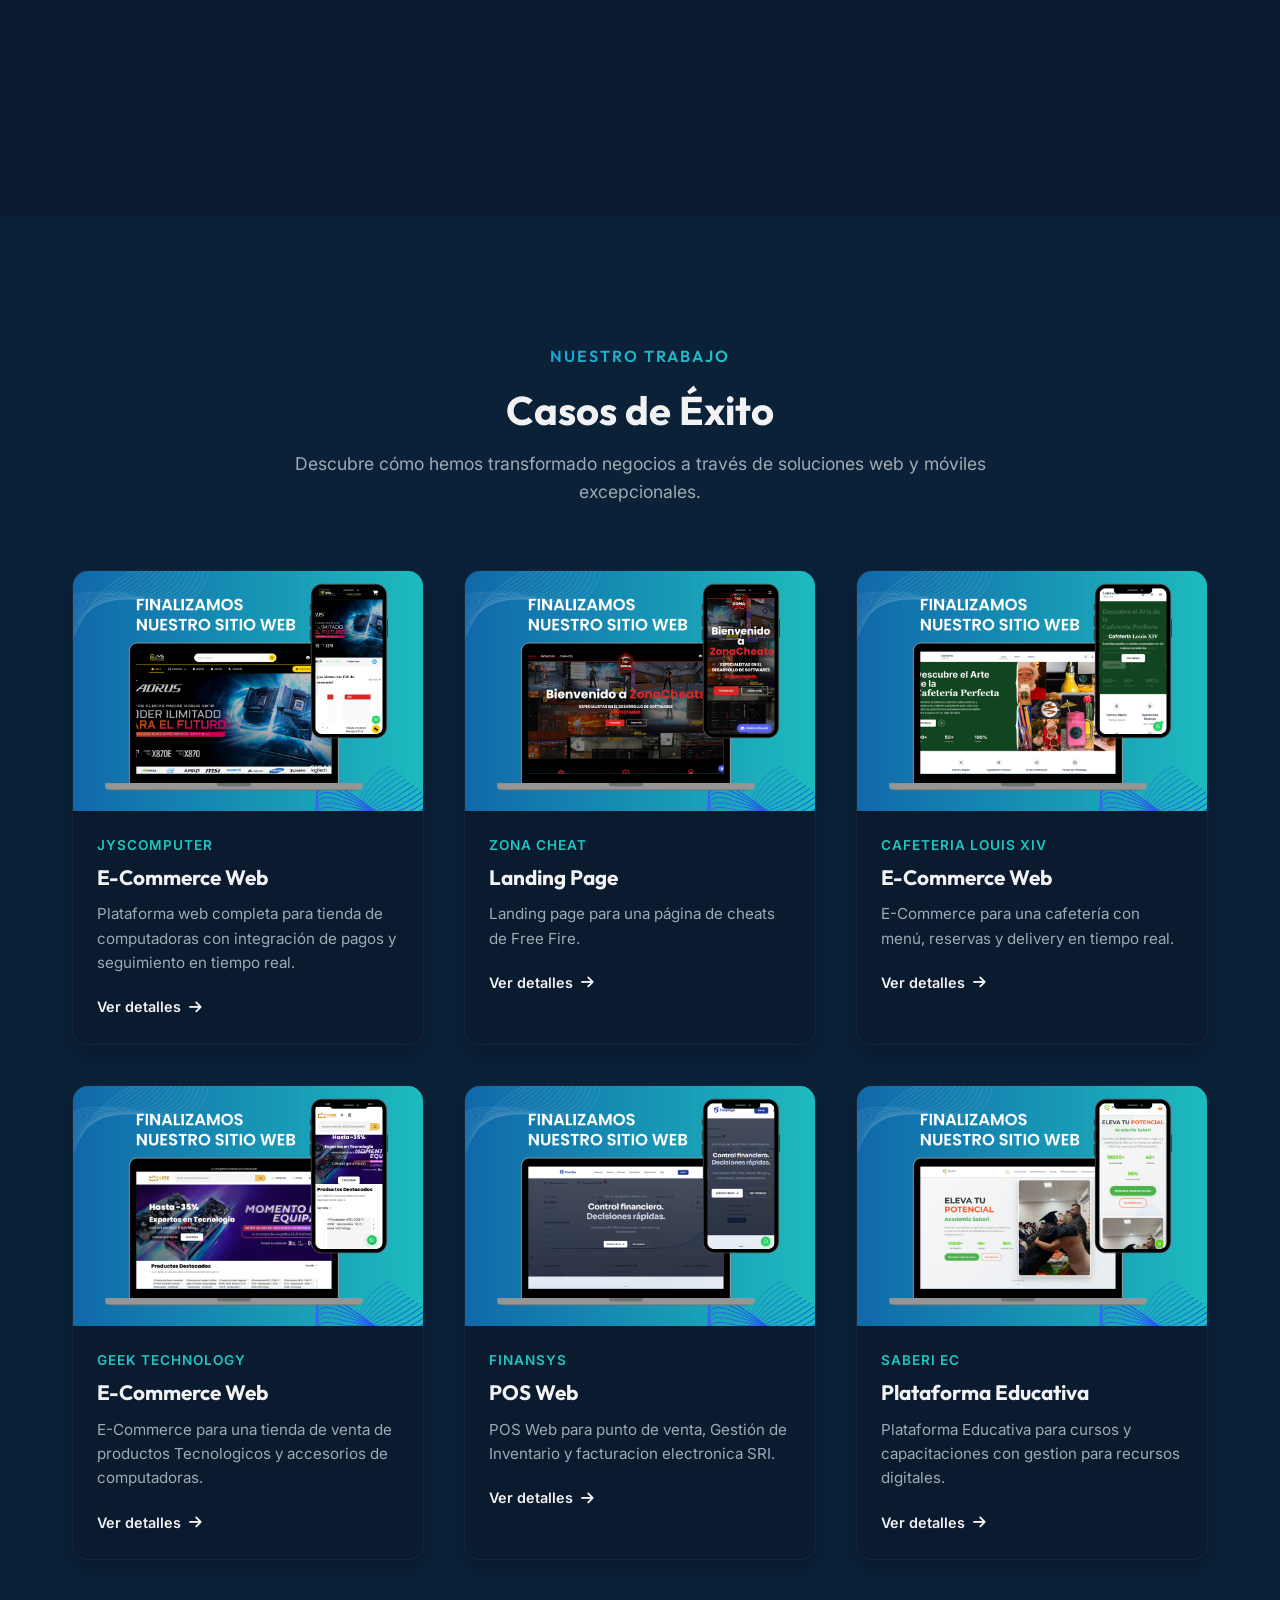
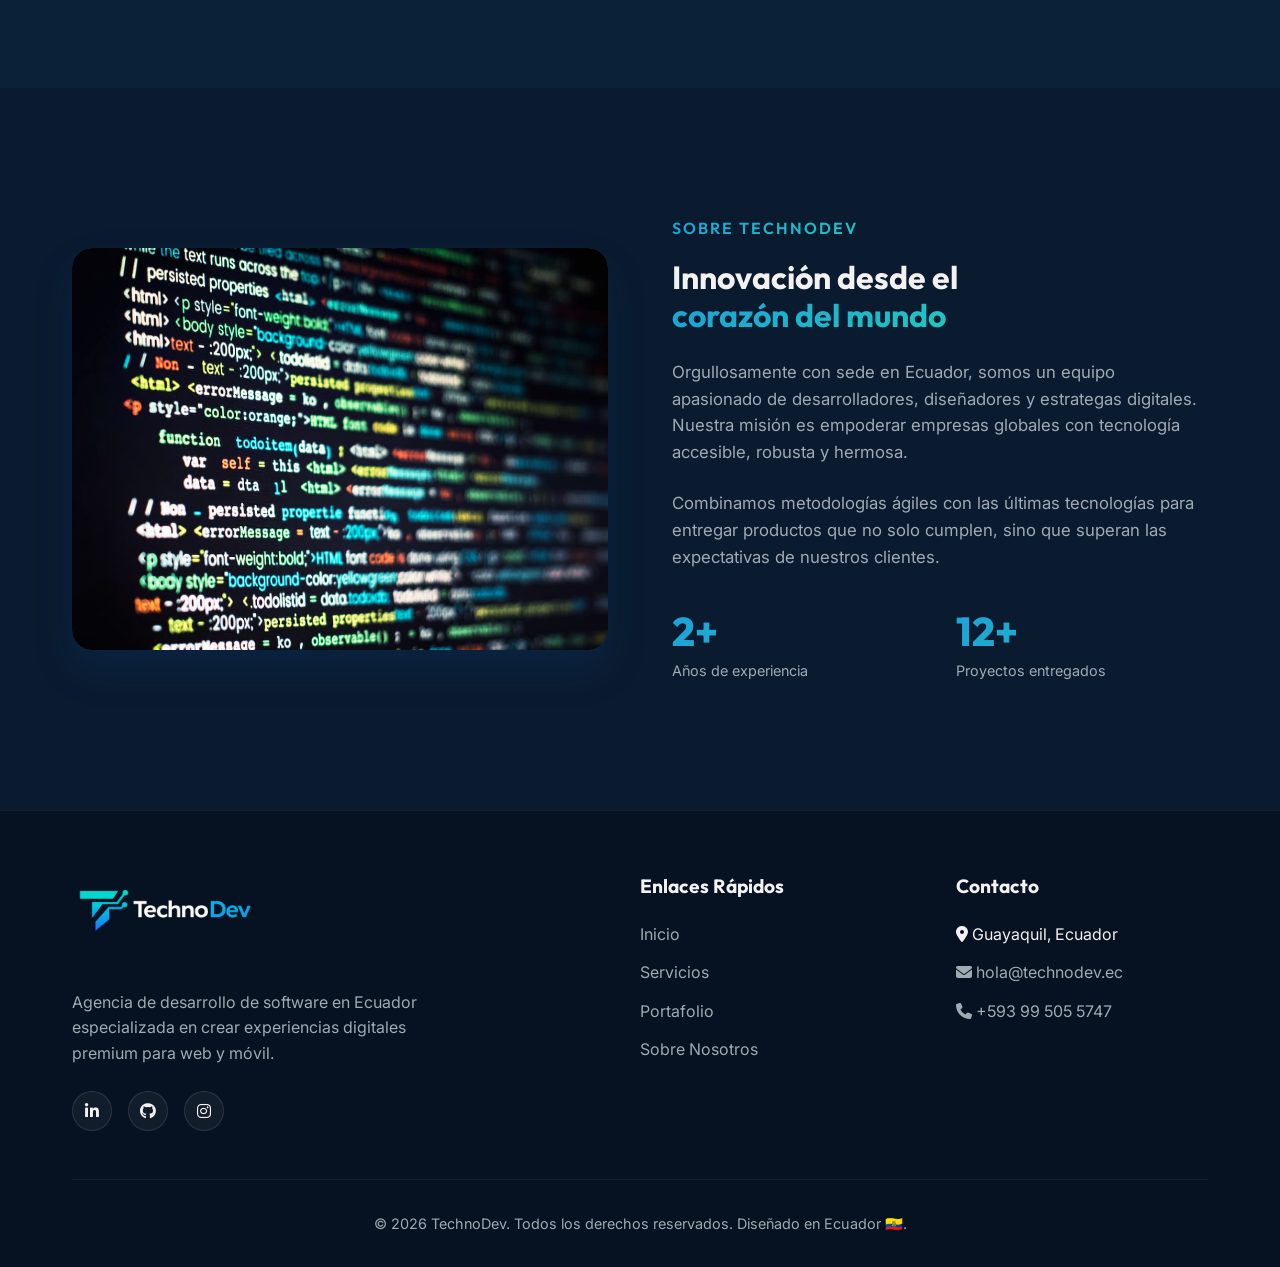
==== commit 7b1e5f04: "Update canonical and Open Graph URLs to new domain" ====
--- a/index.html
+++ b/index.html
@@ -12,7 +12,7 @@
     <meta name="author" content="TechnoDev">
 
     <!-- Canonical URL -->
-    <link rel="canonical" href="https://fabian9x.github.io/TechnoDev/">
+    <link rel="canonical" href="https://technodev.technorescue.es/">
 
     <!-- Favicon -->
     <link rel="icon" type="image/png" href="assets/logo.png">
@@ -20,11 +20,11 @@
 
     <!-- Open Graph (Facebook, LinkedIn, WhatsApp) -->
     <meta property="og:type" content="website">
-    <meta property="og:url" content="https://fabian9x.github.io/TechnoDev/">
+    <meta property="og:url" content="https://technodev.technorescue.es/">
     <meta property="og:title" content="TechnoDev | Expertos en Apps y Desarrollo Web">
     <meta property="og:description"
         content="Agencia de desarrollo de software en Ecuador especializada en aplicaciones móviles y páginas web de alto impacto.">
-    <meta property="og:image" content="https://fabian9x.github.io/TechnoDev/assets/logo.png">
+    <meta property="og:image" content="https://technodev.technorescue.es/assets/logo.png">
     <meta property="og:locale" content="es_EC">
     <meta property="og:site_name" content="TechnoDev">
 
@@ -33,7 +33,7 @@
     <meta name="twitter:title" content="TechnoDev | Expertos en Apps y Desarrollo Web">
     <meta name="twitter:description"
         content="Agencia de desarrollo de software en Ecuador especializada en aplicaciones móviles y páginas web de alto impacto.">
-    <meta name="twitter:image" content="https://fabian9x.github.io/TechnoDev/assets/logo.png">
+    <meta name="twitter:image" content="https://technodev.technorescue.es/assets/logo.png">
 
     <!-- Google Fonts -->
     <link rel="preconnect" href="https://fonts.googleapis.com">
@@ -55,9 +55,9 @@
         "@type": "ProfessionalService",
         "name": "TechnoDev",
         "description": "Agencia de desarrollo de software en Ecuador especializada en aplicaciones móviles y páginas web de alto impacto.",
-        "url": "https://fabian9x.github.io/TechnoDev/",
-        "logo": "https://fabian9x.github.io/TechnoDev/assets/logo.png",
-        "image": "https://fabian9x.github.io/TechnoDev/assets/logo.png",
+        "url": "https://technodev.technorescue.es/",
+        "logo": "https://technodev.technorescue.es/assets/logo.png",
+        "image": "https://technodev.technorescue.es/assets/logo.png",
         "telephone": "+593995055747",
         "email": "hola@technodev.ec",
         "address": {
@@ -382,4 +382,4 @@
     <script src="js/main.js"></script>
 </body>
 
-</html>+</html>
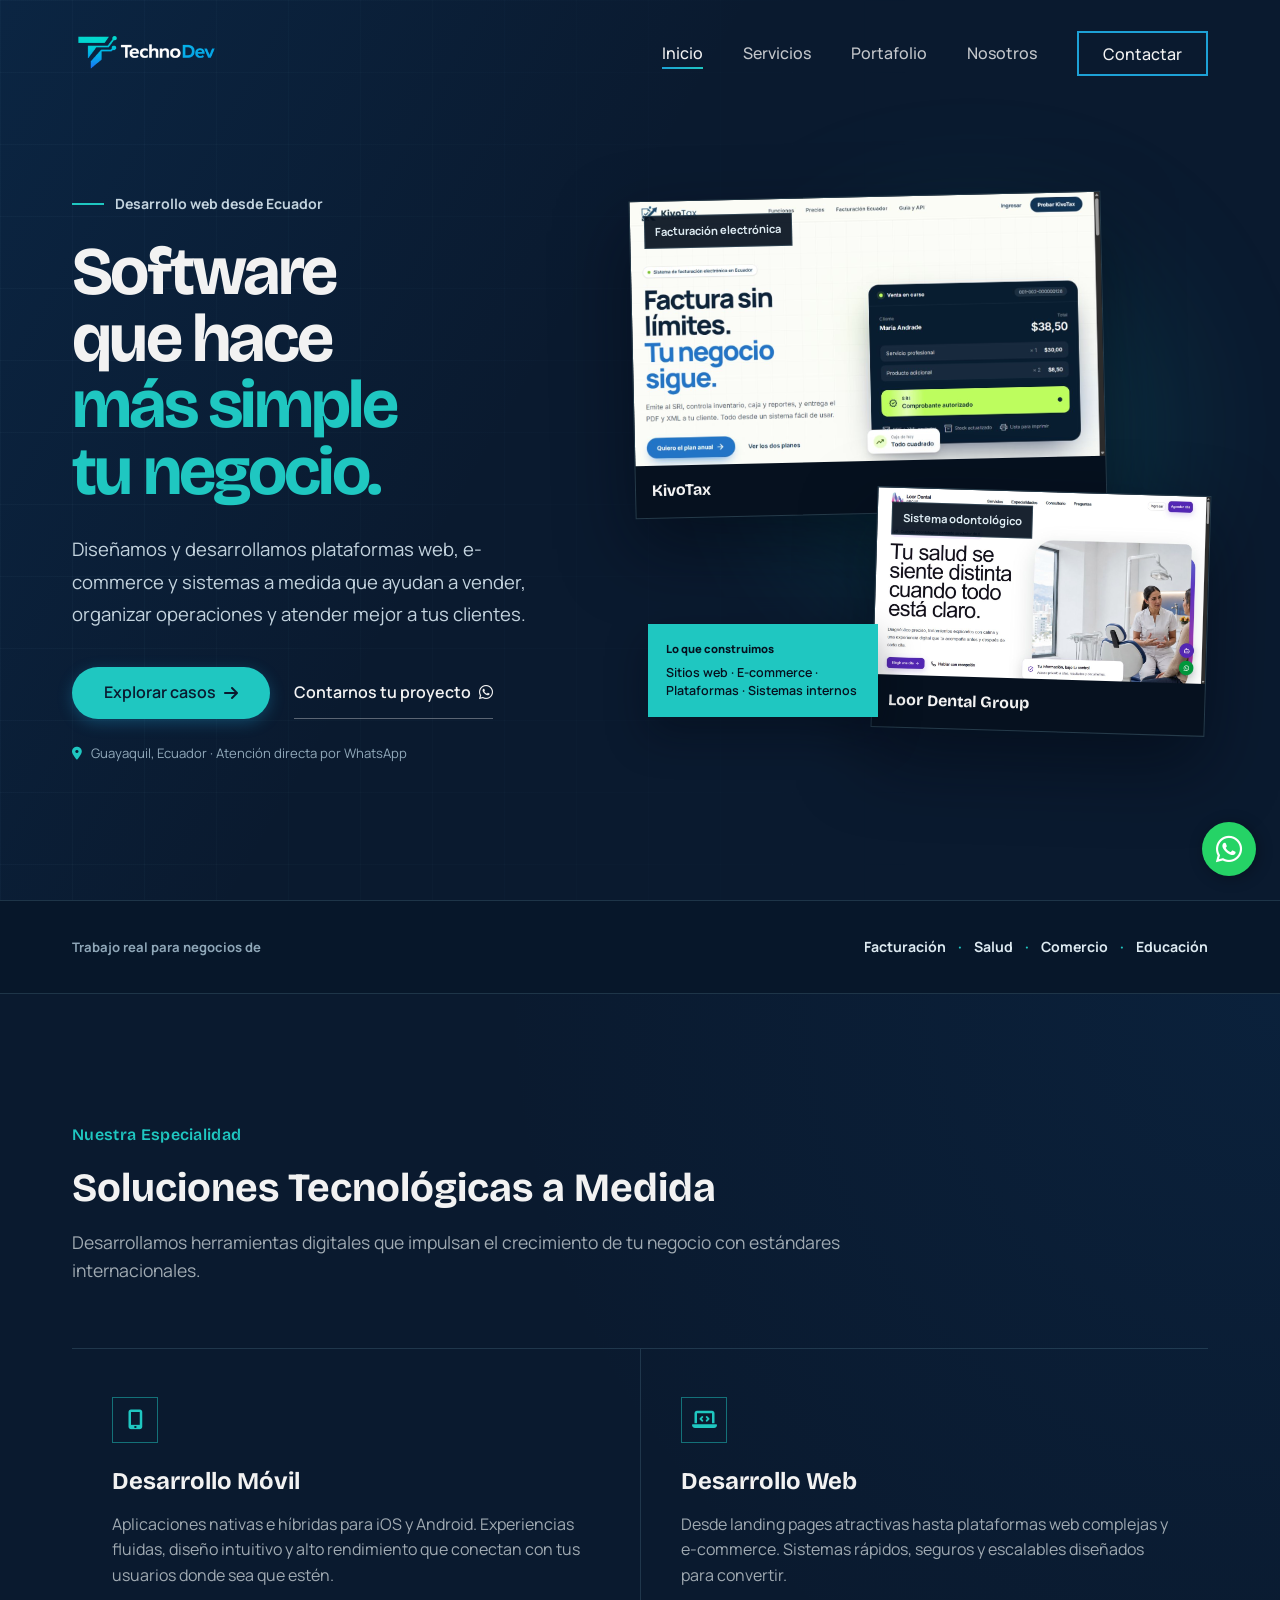
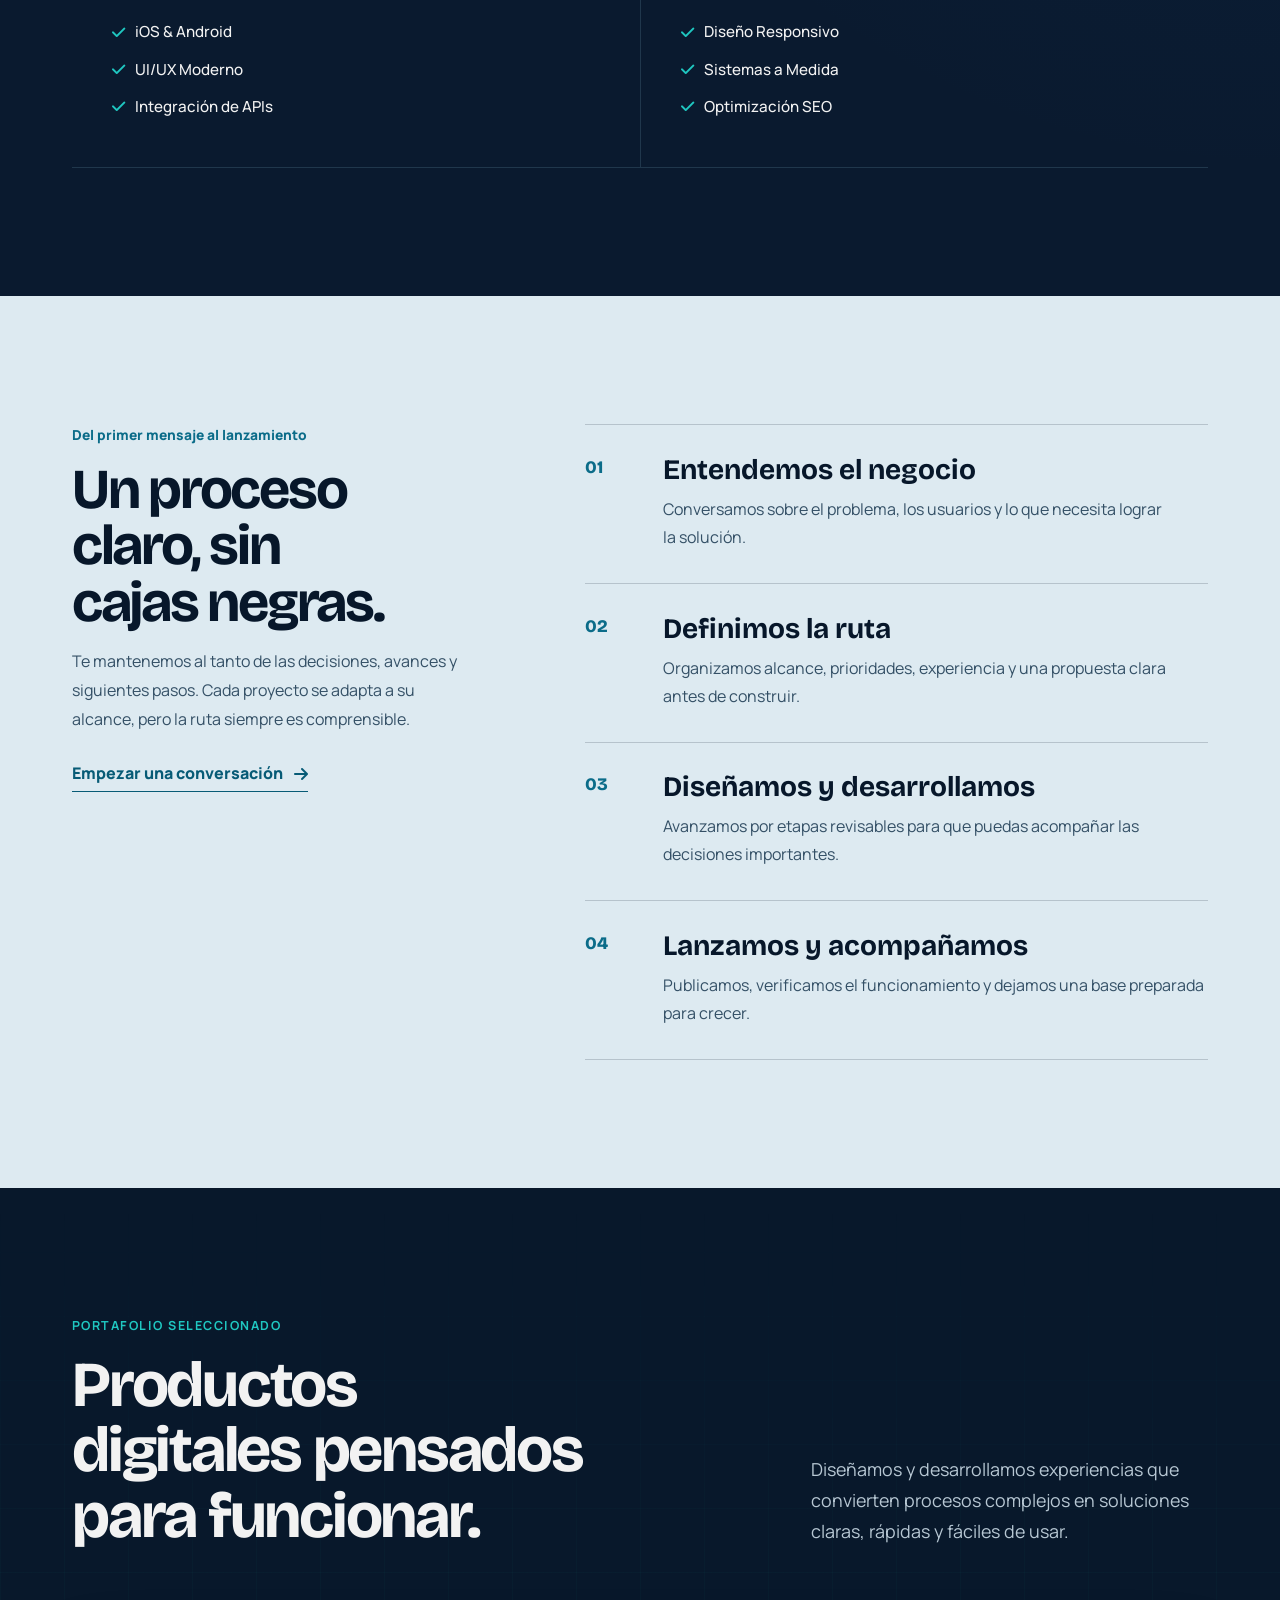
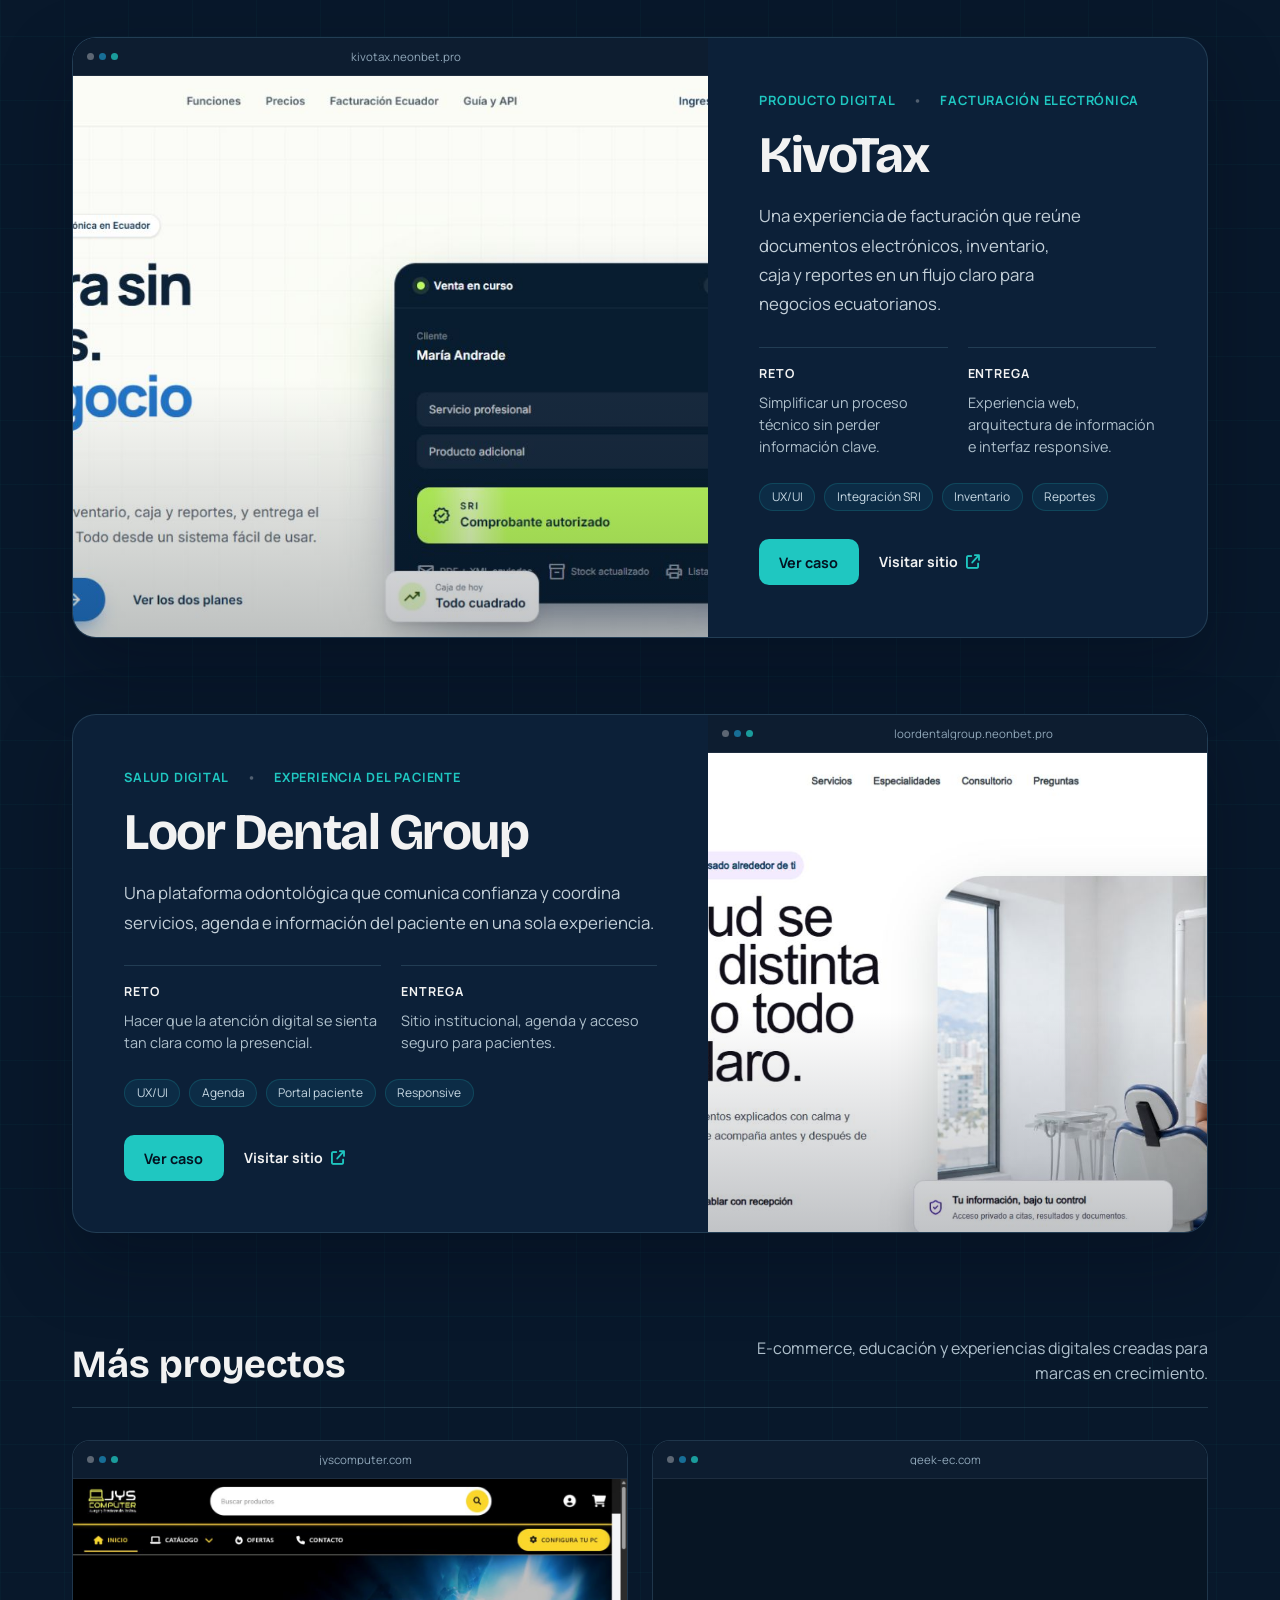
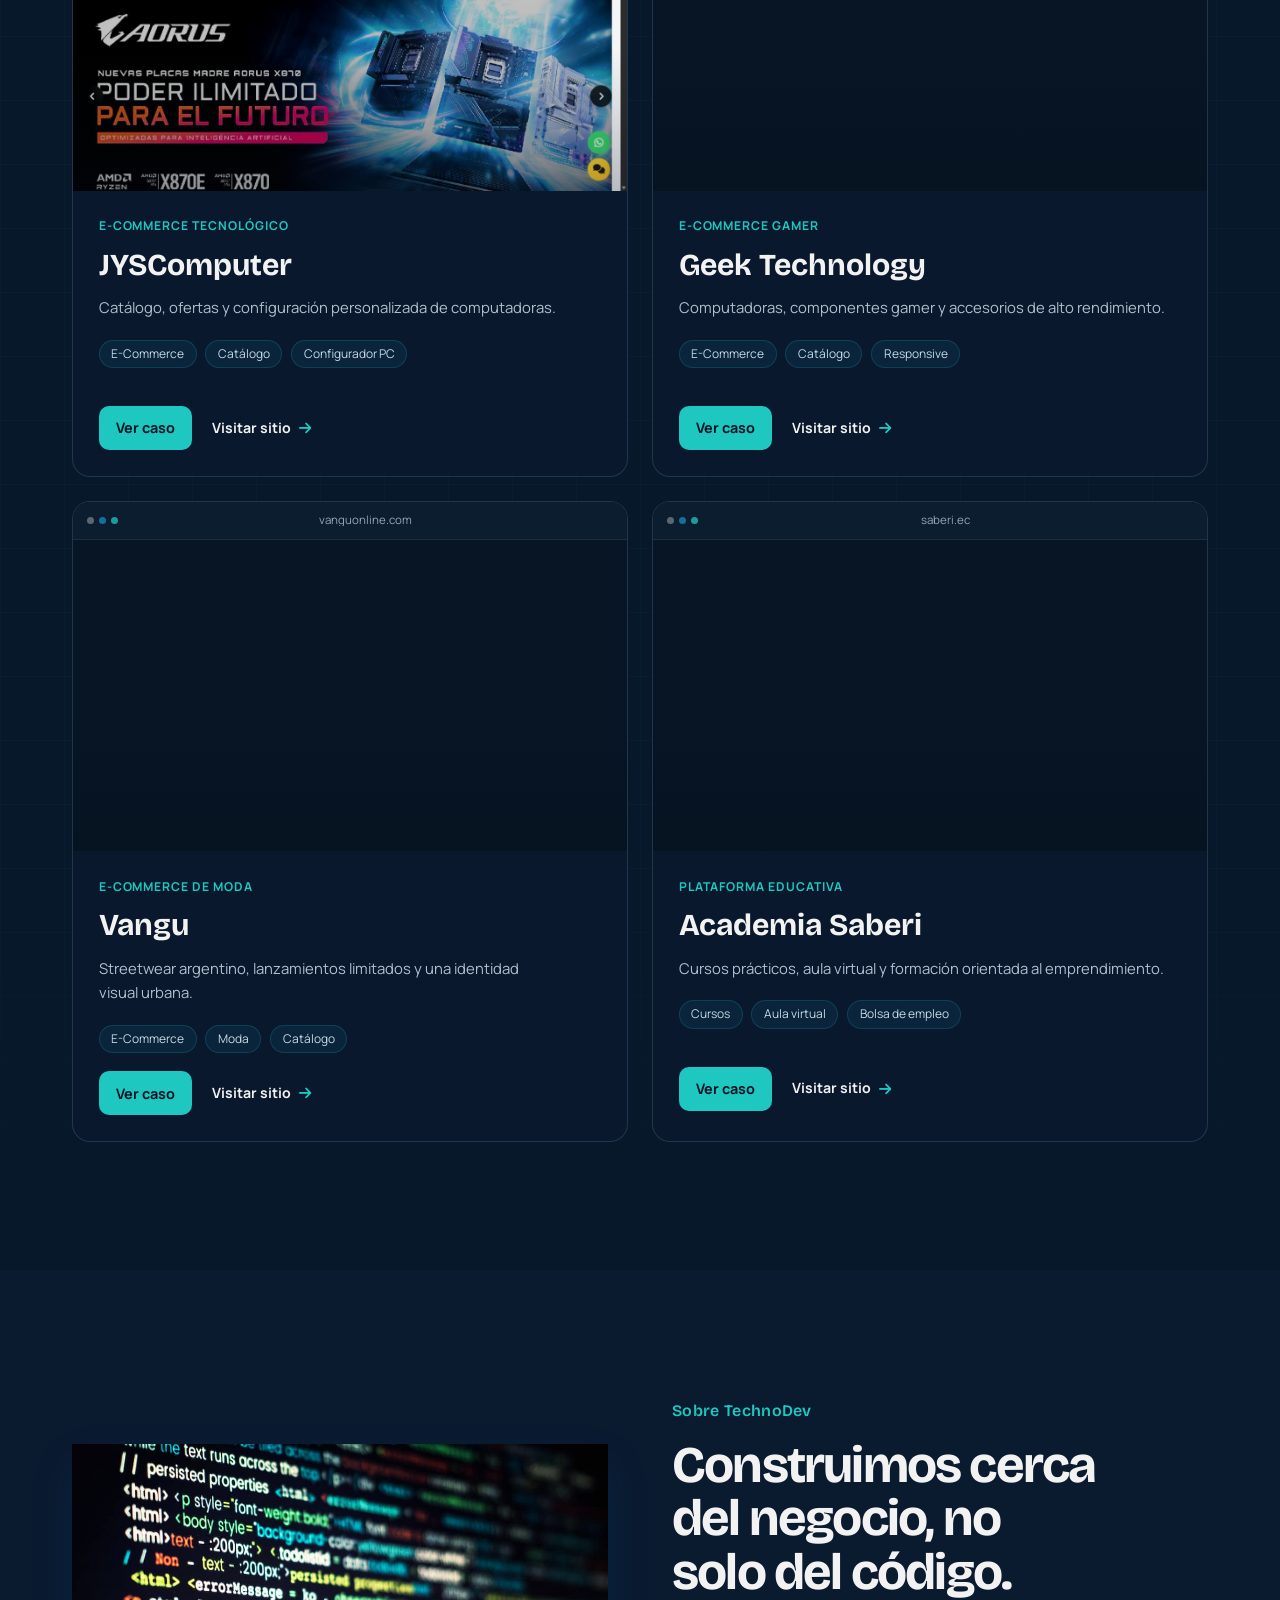
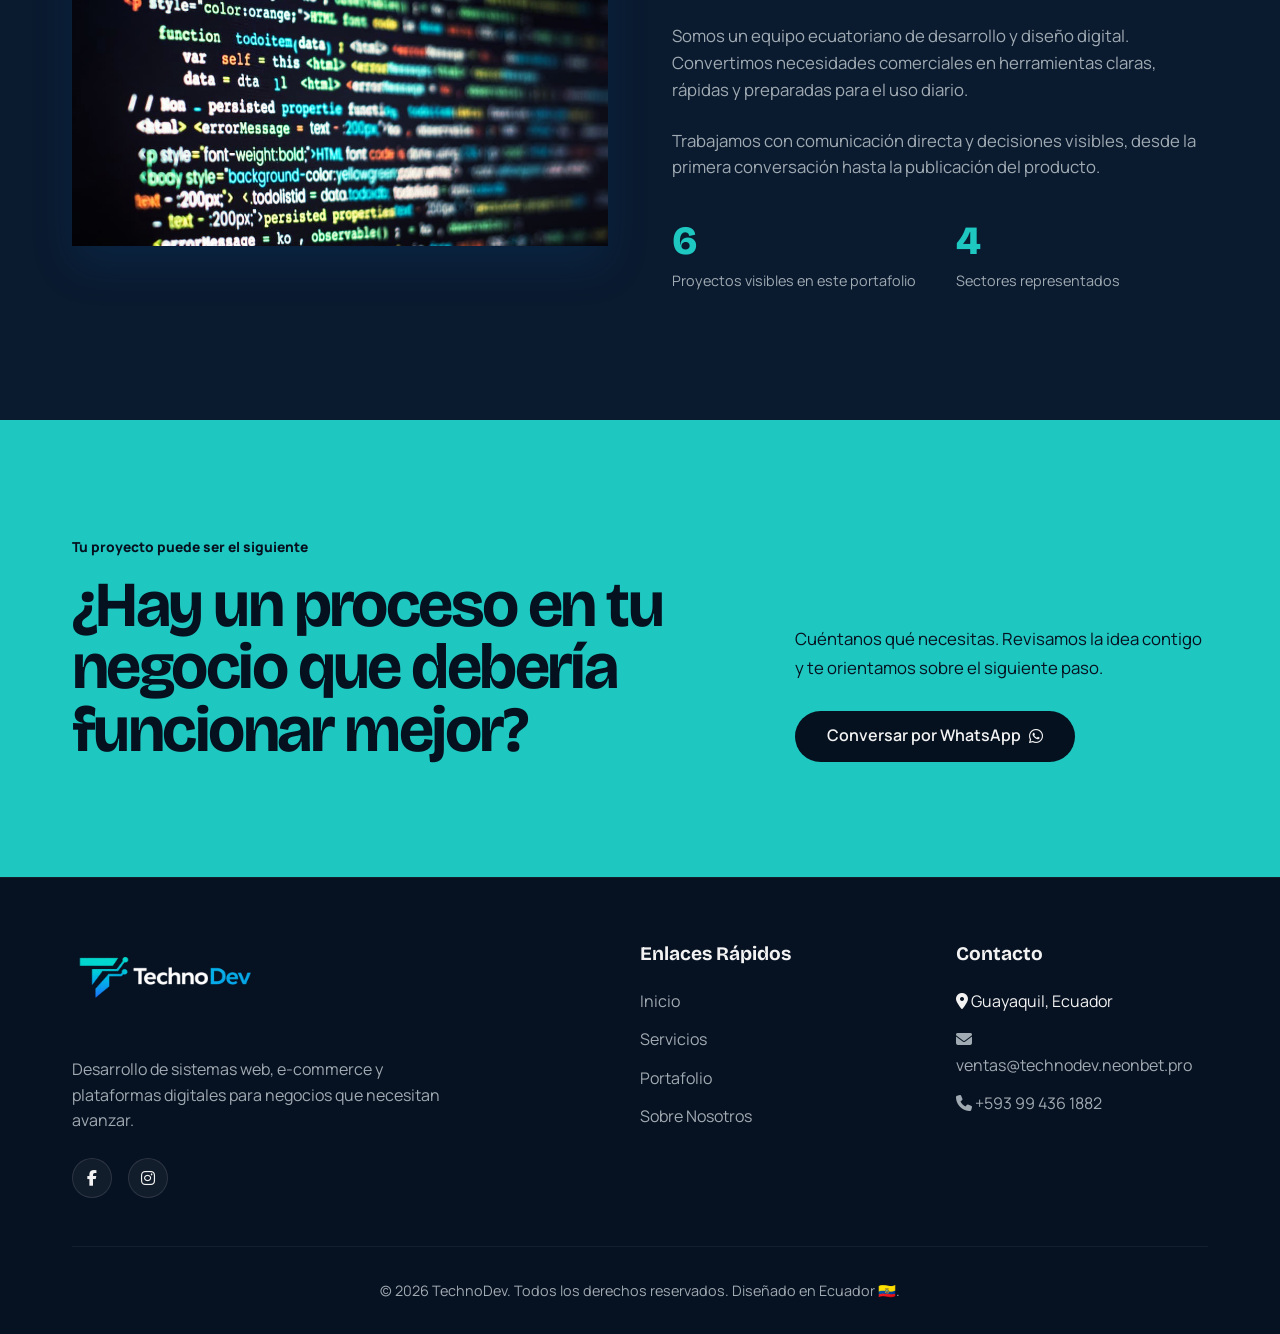
==== commit ff373d62: "Actualiza portafolio y experiencia del sitio" ====
--- a/index.html
+++ b/index.html
@@ -4,9 +4,9 @@
 <head>
     <meta charset="UTF-8">
     <meta name="viewport" content="width=device-width, initial-scale=1.0">
-    <title>TechnoDev | Expertos en Apps y Desarrollo Web</title>
+    <title>TechnoDev | Sistemas web para negocios que quieren avanzar</title>
     <meta name="description"
-        content="TechnoDev: Agencia de desarrollo de software en Ecuador especializada en aplicaciones móviles y páginas web.">
+        content="Diseñamos y desarrollamos sistemas web, e-commerce y plataformas digitales para negocios en Ecuador y Latinoamérica.">
     <meta name="keywords"
         content="desarrollo web, aplicaciones móviles, desarrollo de software, Ecuador, Guayaquil, TechnoDev, apps, e-commerce, landing page">
     <meta name="author" content="TechnoDev">
@@ -15,31 +15,31 @@
     <link rel="canonical" href="https://technodev.technorescue.es/">
 
     <!-- Favicon -->
-    <link rel="icon" type="image/png" href="assets/logo.png">
-    <link rel="apple-touch-icon" href="assets/logo.png">
+    <link rel="icon" type="image/png" sizes="512x512" href="assets/favicon.png?v=2">
+    <link rel="apple-touch-icon" href="assets/favicon.png?v=2">
 
     <!-- Open Graph (Facebook, LinkedIn, WhatsApp) -->
     <meta property="og:type" content="website">
     <meta property="og:url" content="https://technodev.technorescue.es/">
-    <meta property="og:title" content="TechnoDev | Expertos en Apps y Desarrollo Web">
+    <meta property="og:title" content="TechnoDev | Sistemas web para negocios que quieren avanzar">
     <meta property="og:description"
-        content="Agencia de desarrollo de software en Ecuador especializada en aplicaciones móviles y páginas web de alto impacto.">
+        content="Diseñamos y desarrollamos sistemas web, e-commerce y plataformas digitales para negocios en Ecuador y Latinoamérica.">
     <meta property="og:image" content="https://technodev.technorescue.es/assets/logo.png">
     <meta property="og:locale" content="es_EC">
     <meta property="og:site_name" content="TechnoDev">
 
     <!-- Twitter Cards -->
     <meta name="twitter:card" content="summary_large_image">
-    <meta name="twitter:title" content="TechnoDev | Expertos en Apps y Desarrollo Web">
+    <meta name="twitter:title" content="TechnoDev | Sistemas web para negocios que quieren avanzar">
     <meta name="twitter:description"
-        content="Agencia de desarrollo de software en Ecuador especializada en aplicaciones móviles y páginas web de alto impacto.">
+        content="Sistemas web, e-commerce y plataformas digitales construidos desde Ecuador.">
     <meta name="twitter:image" content="https://technodev.technorescue.es/assets/logo.png">
 
     <!-- Google Fonts -->
     <link rel="preconnect" href="https://fonts.googleapis.com">
     <link rel="preconnect" href="https://fonts.gstatic.com" crossorigin>
     <link
-        href="https://fonts.googleapis.com/css2?family=Inter:wght@300;400;500;600;700;800&family=Outfit:wght@400;600;800&display=swap"
+        href="https://fonts.googleapis.com/css2?family=Bricolage+Grotesque:opsz,wght@12..96,500;600;700;800&family=Manrope:wght@400;500;600;700&display=swap"
         rel="stylesheet">
 
     <!-- FontAwesome para íconos -->
@@ -54,18 +54,19 @@
         "@context": "https://schema.org",
         "@type": "ProfessionalService",
         "name": "TechnoDev",
-        "description": "Agencia de desarrollo de software en Ecuador especializada en aplicaciones móviles y páginas web de alto impacto.",
+        "description": "Diseño y desarrollo de sistemas web, e-commerce y plataformas digitales para negocios en Ecuador y Latinoamérica.",
         "url": "https://technodev.technorescue.es/",
         "logo": "https://technodev.technorescue.es/assets/logo.png",
         "image": "https://technodev.technorescue.es/assets/logo.png",
-        "telephone": "+593995055747",
-        "email": "hola@technodev.ec",
+        "telephone": "+593994361882",
+        "email": "ventas@technodev.neonbet.pro",
         "address": {
             "@type": "PostalAddress",
             "addressLocality": "Guayaquil",
             "addressCountry": "EC"
         },
         "sameAs": [
+            "https://www.facebook.com/profile.php?id=61592256445280",
             "https://www.instagram.com/technodev.ec/"
         ],
         "serviceType": ["Desarrollo Web", "Desarrollo de Aplicaciones Móviles", "E-Commerce", "Landing Pages"],
@@ -91,7 +92,7 @@
                 <li><a href="#servicios">Servicios</a></li>
                 <li><a href="#portafolio">Portafolio</a></li>
                 <li><a href="#nosotros">Nosotros</a></li>
-                <li><a href="https://wa.me/593995055747?text=Hola%2C%20quiero%20m%C3%A1s%20informaci%C3%B3n%20sobre%20sus%20servicios%20de%20desarrollo."
+                <li><a href="https://wa.me/593994361882?text=Hola%2C%20quiero%20m%C3%A1s%20informaci%C3%B3n%20sobre%20sus%20servicios%20de%20desarrollo."
                         class="btn-primary-outline" target="_blank" rel="noopener noreferrer">Contactar</a></li>
             </ul>
 
@@ -107,46 +108,54 @@
     <section id="inicio" class="hero">
         <div class="container hero-container">
             <div class="hero-content fade-in-up">
-                <div class="subtitle">Desde Ecuador para el mundo 🌎</div>
+                <div class="hero-label"><span></span> Desarrollo web desde Ecuador</div>
                 <h1 class="hero-title">
-                    Transformamos tus ideas en <span class="text-gradient">Realidad Digital</span>
+                    Software que hace <span class="hero-accent">más simple tu negocio.</span>
                 </h1>
                 <p class="hero-description">
-                    Somos especialistas en desarrollo de aplicaciones móviles y soluciones web de alto impacto. Elevamos
-                    tu marca con tecnología de vanguardia y diseño premium.
+                    Diseñamos y desarrollamos plataformas web, e-commerce y sistemas a medida que ayudan a vender,
+                    organizar operaciones y atender mejor a tus clientes.
                 </p>
                 <div class="hero-buttons">
-                    <a href="#portafolio" class="btn btn-primary">Ver Proyectos <i
+                    <a href="#portafolio" class="btn btn-primary">Explorar casos <i
                             class="fa-solid fa-arrow-right"></i></a>
-                    <a href="https://wa.me/593995055747?text=Hola%2C%20quiero%20m%C3%A1s%20informaci%C3%B3n%20sobre%20sus%20servicios%20de%20desarrollo."
-                        class="btn btn-primary-outline" target="_blank" rel="noopener noreferrer">Hablar con un
-                        experto</a>
-                </div>
-            </div>
-
-            <div class="hero-visual">
-                <!-- Decorative elements for the tech/premium feel -->
-                <div class="blob shape-1"></div>
-                <div class="blob shape-2"></div>
-                <div class="glass-card mockup-card floating">
-                    <div class="mockup-header">
-                        <span class="dot red"></span>
-                        <span class="dot yellow"></span>
-                        <span class="dot green"></span>
-                    </div>
-                    <div class="mockup-body">
-                        <div class="mockup-line w-80"></div>
-                        <div class="mockup-line w-60"></div>
-                        <div class="mockup-line w-100 mt-2"></div>
-                        <div class="mockup-line w-40"></div>
-
-                        <div class="mockup-feature">
-                            <i class="fa-solid fa-code text-gradient"></i>
-                            <span>Premium Code</span>
-                        </div>
-                    </div>
-                </div>
-            </div>
+                    <a href="https://wa.me/593994361882?text=Hola%2C%20quiero%20m%C3%A1s%20informaci%C3%B3n%20sobre%20sus%20servicios%20de%20desarrollo."
+                        class="btn btn-text" target="_blank" rel="noopener noreferrer">Contarnos tu proyecto <i
+                            class="fa-brands fa-whatsapp"></i></a>
+                </div>
+                <p class="hero-note"><i class="fa-solid fa-location-dot"></i> Guayaquil, Ecuador · Atención directa por WhatsApp</p>
+            </div>
+
+            <div class="hero-work" aria-label="Proyectos destacados de TechnoDev">
+                <a href="#portafolio" class="hero-project hero-project-main" aria-label="Ver caso KivoTax">
+                    <span class="hero-project-tag">Facturación electrónica</span>
+                    <img src="assets/project-kivotax.png" width="1265" height="712"
+                        alt="Interfaz del sistema de facturación KivoTax">
+                    <strong>KivoTax</strong>
+                </a>
+                <a href="#portafolio" class="hero-project hero-project-secondary" aria-label="Ver caso Loor Dental Group">
+                    <span class="hero-project-tag">Sistema odontológico</span>
+                    <img src="assets/project-loor-dental.png" width="1265" height="712"
+                        alt="Interfaz de Loor Dental Group">
+                    <strong>Loor Dental Group</strong>
+                </a>
+                <div class="hero-delivery">
+                    <span>Lo que construimos</span>
+                    <p>Sitios web · E-commerce · Plataformas · Sistemas internos</p>
+                </div>
+            </div>
+        </div>
+    </section>
+
+    <section class="proof-band" aria-label="Experiencia visible en el portafolio">
+        <div class="container proof-band-inner">
+            <p>Trabajo real para negocios de</p>
+            <ul>
+                <li>Facturación</li>
+                <li>Salud</li>
+                <li>Comercio</li>
+                <li>Educación</li>
+            </ul>
         </div>
     </section>
 
@@ -194,101 +203,297 @@
         </div>
     </section>
 
+    <!-- Process Section -->
+    <section id="proceso" class="process section-padding">
+        <div class="container process-layout">
+            <div class="process-intro fade-in-up">
+                <p class="process-label">Del primer mensaje al lanzamiento</p>
+                <h2>Un proceso claro, sin cajas negras.</h2>
+                <p>Te mantenemos al tanto de las decisiones, avances y siguientes pasos. Cada proyecto se adapta a su alcance, pero la ruta siempre es comprensible.</p>
+                <a href="https://wa.me/593994361882?text=Hola%2C%20quiero%20conversar%20sobre%20un%20proyecto%20digital."
+                    class="process-link" target="_blank" rel="noopener noreferrer">Empezar una conversación <i class="fa-solid fa-arrow-right"></i></a>
+            </div>
+            <ol class="process-steps">
+                <li class="fade-in-up" data-delay="80">
+                    <span>01</span>
+                    <div><h3>Entendemos el negocio</h3><p>Conversamos sobre el problema, los usuarios y lo que necesita lograr la solución.</p></div>
+                </li>
+                <li class="fade-in-up" data-delay="140">
+                    <span>02</span>
+                    <div><h3>Definimos la ruta</h3><p>Organizamos alcance, prioridades, experiencia y una propuesta clara antes de construir.</p></div>
+                </li>
+                <li class="fade-in-up" data-delay="200">
+                    <span>03</span>
+                    <div><h3>Diseñamos y desarrollamos</h3><p>Avanzamos por etapas revisables para que puedas acompañar las decisiones importantes.</p></div>
+                </li>
+                <li class="fade-in-up" data-delay="260">
+                    <span>04</span>
+                    <div><h3>Lanzamos y acompañamos</h3><p>Publicamos, verificamos el funcionamiento y dejamos una base preparada para crecer.</p></div>
+                </li>
+            </ol>
+        </div>
+    </section>
+
     <!-- Portfolio Section -->
     <section id="portafolio" class="portfolio section-padding">
         <div class="container">
-            <div class="section-header text-center fade-in-up">
-                <div class="subtitle text-gradient">Nuestro Trabajo</div>
-                <h2>Casos de Éxito</h2>
-                <p>Descubre cómo hemos transformado negocios a través de soluciones web y móviles excepcionales.</p>
+            <div class="portfolio-heading fade-in-up">
+                <div>
+                    <span class="portfolio-kicker">Portafolio seleccionado</span>
+                    <h2>Productos digitales pensados para funcionar.</h2>
+                </div>
+                <p>Diseñamos y desarrollamos experiencias que convierten procesos complejos en soluciones claras,
+                    rápidas y fáciles de usar.</p>
+            </div>
+
+            <div class="featured-projects" aria-label="Casos destacados">
+                <article class="featured-project fade-in-up" data-delay="100">
+                    <a href="https://kivotax.neonbet.pro/" class="browser-frame featured-visual" target="_blank"
+                        rel="noopener noreferrer" aria-label="Visitar KivoTax en una pestaña nueva">
+                        <span class="browser-bar" aria-hidden="true">
+                            <span class="browser-dots"><i></i><i></i><i></i></span>
+                            <span class="browser-domain">kivotax.neonbet.pro</span>
+                        </span>
+                        <span class="project-shot">
+                            <img src="assets/project-kivotax.png" width="1265" height="712" loading="lazy"
+                                decoding="async" alt="Página principal del sistema de facturación KivoTax">
+                            <span class="project-explore">Visitar sitio <i class="fa-solid fa-arrow-up-right-from-square"></i></span>
+                        </span>
+                    </a>
+                    <div class="featured-content">
+                        <div class="project-meta"><span>Producto digital</span><span>Facturación electrónica</span></div>
+                        <h3>KivoTax</h3>
+                        <p class="project-lead">Una experiencia de facturación que reúne documentos electrónicos,
+                            inventario, caja y reportes en un flujo claro para negocios ecuatorianos.</p>
+                        <dl class="project-proof">
+                            <div><dt>Reto</dt><dd>Simplificar un proceso técnico sin perder información clave.</dd></div>
+                            <div><dt>Entrega</dt><dd>Experiencia web, arquitectura de información e interfaz responsive.</dd></div>
+                        </dl>
+                        <ul class="project-tags" aria-label="Capacidades de KivoTax">
+                            <li>UX/UI</li><li>Integración SRI</li><li>Inventario</li><li>Reportes</li>
+                        </ul>
+                        <div class="project-actions">
+                            <button type="button" class="project-case-button" data-case-open="case-kivotax">Ver caso</button>
+                            <a href="https://kivotax.neonbet.pro/" class="project-site-link" target="_blank"
+                                rel="noopener noreferrer">Visitar sitio <i class="fa-solid fa-arrow-up-right-from-square"></i></a>
+                        </div>
+                    </div>
+                </article>
+
+                <article class="featured-project is-reversed fade-in-up" data-delay="150">
+                    <a href="https://loordentalgroup.neonbet.pro/" class="browser-frame featured-visual" target="_blank"
+                        rel="noopener noreferrer" aria-label="Visitar Loor Dental Group en una pestaña nueva">
+                        <span class="browser-bar" aria-hidden="true">
+                            <span class="browser-dots"><i></i><i></i><i></i></span>
+                            <span class="browser-domain">loordentalgroup.neonbet.pro</span>
+                        </span>
+                        <span class="project-shot">
+                            <img src="assets/project-loor-dental.png" width="1265" height="712" loading="lazy"
+                                decoding="async" alt="Página principal y portal de Loor Dental Group">
+                            <span class="project-explore">Visitar sitio <i class="fa-solid fa-arrow-up-right-from-square"></i></span>
+                        </span>
+                    </a>
+                    <div class="featured-content">
+                        <div class="project-meta"><span>Salud digital</span><span>Experiencia del paciente</span></div>
+                        <h3>Loor Dental Group</h3>
+                        <p class="project-lead">Una plataforma odontológica que comunica confianza y coordina
+                            servicios, agenda e información del paciente en una sola experiencia.</p>
+                        <dl class="project-proof">
+                            <div><dt>Reto</dt><dd>Hacer que la atención digital se sienta tan clara como la presencial.</dd></div>
+                            <div><dt>Entrega</dt><dd>Sitio institucional, agenda y acceso seguro para pacientes.</dd></div>
+                        </dl>
+                        <ul class="project-tags" aria-label="Capacidades de Loor Dental Group">
+                            <li>UX/UI</li><li>Agenda</li><li>Portal paciente</li><li>Responsive</li>
+                        </ul>
+                        <div class="project-actions">
+                            <button type="button" class="project-case-button" data-case-open="case-loor-dental">Ver caso</button>
+                            <a href="https://loordentalgroup.neonbet.pro/" class="project-site-link" target="_blank"
+                                rel="noopener noreferrer">Visitar sitio <i class="fa-solid fa-arrow-up-right-from-square"></i></a>
+                        </div>
+                    </div>
+                </article>
+            </div>
+
+            <div class="more-projects-heading fade-in-up">
+                <h3>Más proyectos</h3>
+                <p>E-commerce, educación y experiencias digitales creadas para marcas en crecimiento.</p>
             </div>
 
             <div class="portfolio-grid">
-                <!-- Project 1 -->
-                <div class="portfolio-card fade-in-up" data-delay="100">
-                    <div class="portfolio-img">
-                        <img src="assets/JYSCOMPUTER.png" alt="Mockup de JYSCOMPUTER Landing Page">
-                    </div>
+                <article class="portfolio-card fade-in-up" data-delay="100">
+                    <a href="https://jyscomputer.com/" class="browser-frame compact-visual" target="_blank"
+                        rel="noopener noreferrer" aria-label="Visitar JYSComputer en una pestaña nueva">
+                        <span class="browser-bar" aria-hidden="true"><span class="browser-dots"><i></i><i></i><i></i></span><span class="browser-domain">jyscomputer.com</span></span>
+                        <span class="project-shot"><img src="assets/project-jyscomputer.png" width="1265" height="712"
+                                loading="lazy" decoding="async" alt="Tienda online JYSComputer"><span
+                                class="project-explore">Explorar <i class="fa-solid fa-arrow-up-right-from-square"></i></span></span>
+                    </a>
                     <div class="portfolio-info">
-                        <span class="portfolio-category">JYSCOMPUTER</span>
-                        <h3 class="portfolio-title">E-Commerce Web</h3>
-                        <p class="portfolio-desc">Plataforma web completa para tienda de computadoras con integración de
-                            pagos y seguimiento en tiempo real.</p>
-                        <a href="https://jyscomputer.com" class="portfolio-link">Ver detalles <i
-                                class="fa-solid fa-arrow-right"></i></a>
-                    </div>
-                </div>
-
-                <!-- Project 2 -->
-                <div class="portfolio-card fade-in-up" data-delay="200">
-                    <div class="portfolio-img">
-                        <img src="assets/ZonaCheat.png" alt="Mockup de ZonaCheat Landing Page">
-                    </div>
+                        <span class="portfolio-category">E-Commerce tecnológico</span>
+                        <h3>JYSComputer</h3>
+                        <p>Catálogo, ofertas y configuración personalizada de computadoras.</p>
+                        <ul class="project-tags"><li>E-Commerce</li><li>Catálogo</li><li>Configurador PC</li></ul>
+                        <div class="project-actions">
+                            <button type="button" class="project-case-button" data-case-open="case-jyscomputer">Ver caso</button>
+                            <a href="https://jyscomputer.com/" class="project-site-link" target="_blank"
+                                rel="noopener noreferrer">Visitar sitio <i class="fa-solid fa-arrow-right"></i></a>
+                        </div>
+                    </div>
+                </article>
+
+                <article class="portfolio-card fade-in-up" data-delay="150">
+                    <a href="https://geek-ec.com/" class="browser-frame compact-visual" target="_blank"
+                        rel="noopener noreferrer" aria-label="Visitar Geek Technology en una pestaña nueva">
+                        <span class="browser-bar" aria-hidden="true"><span class="browser-dots"><i></i><i></i><i></i></span><span class="browser-domain">geek-ec.com</span></span>
+                        <span class="project-shot"><img src="assets/project-geek-ec.png" width="1265" height="712"
+                                loading="lazy" decoding="async" alt="Tienda online Geek Technology"><span
+                                class="project-explore">Explorar <i class="fa-solid fa-arrow-up-right-from-square"></i></span></span>
+                    </a>
                     <div class="portfolio-info">
-                        <span class="portfolio-category">Zona Cheat</span>
-                        <h3 class="portfolio-title">Landing Page</h3>
-                        <p class="portfolio-desc">Landing page para una página de cheats de Free Fire.</p>
-                        <a href="https://zonacheat.com" class="portfolio-link">Ver detalles <i
-                                class="fa-solid fa-arrow-right"></i></a>
-                    </div>
-                </div>
-
-                <!-- Project 3 -->
-                <div class="portfolio-card fade-in-up" data-delay="300">
-                    <div class="portfolio-img">
-                        <img src="assets/CafeteriaLouisXIV.png" alt="Mockup de Cafeteria Louis XIV Landing Page">
-                    </div>
+                        <span class="portfolio-category">E-Commerce gamer</span>
+                        <h3>Geek Technology</h3>
+                        <p>Computadoras, componentes gamer y accesorios de alto rendimiento.</p>
+                        <ul class="project-tags"><li>E-Commerce</li><li>Catálogo</li><li>Responsive</li></ul>
+                        <div class="project-actions">
+                            <button type="button" class="project-case-button" data-case-open="case-geek">Ver caso</button>
+                            <a href="https://geek-ec.com/" class="project-site-link" target="_blank"
+                                rel="noopener noreferrer">Visitar sitio <i class="fa-solid fa-arrow-right"></i></a>
+                        </div>
+                    </div>
+                </article>
+
+                <article class="portfolio-card fade-in-up" data-delay="200">
+                    <a href="https://vanguonline.com/" class="browser-frame compact-visual" target="_blank"
+                        rel="noopener noreferrer" aria-label="Visitar Vangu Online en una pestaña nueva">
+                        <span class="browser-bar" aria-hidden="true"><span class="browser-dots"><i></i><i></i><i></i></span><span class="browser-domain">vanguonline.com</span></span>
+                        <span class="project-shot"><img src="assets/project-vangu-online.png" width="1280" height="720"
+                                loading="lazy" decoding="async" alt="Tienda online de streetwear Vangu"><span
+                                class="project-explore">Explorar <i class="fa-solid fa-arrow-up-right-from-square"></i></span></span>
+                    </a>
                     <div class="portfolio-info">
-                        <span class="portfolio-category">Cafeteria Louis XIV</span>
-                        <h3 class="portfolio-title">E-Commerce Web</h3>
-                        <p class="portfolio-desc">E-Commerce para una cafetería con menú, reservas y delivery en tiempo
-                            real.</p>
-                        <a href="https://louisxivcafeteria.com/" class="portfolio-link">Ver detalles <i
-                                class="fa-solid fa-arrow-right"></i></a>
-                    </div>
-                </div>
-                <div class="portfolio-card fade-in-up" data-delay="400">
-                    <div class="portfolio-img">
-                        <img src="assets/GeekTechnology.png" alt="Mockup de Geek Technology Landing Page">
-                    </div>
+                        <span class="portfolio-category">E-Commerce de moda</span>
+                        <h3>Vangu</h3>
+                        <p>Streetwear argentino, lanzamientos limitados y una identidad visual urbana.</p>
+                        <ul class="project-tags"><li>E-Commerce</li><li>Moda</li><li>Catálogo</li></ul>
+                        <div class="project-actions">
+                            <button type="button" class="project-case-button" data-case-open="case-vangu">Ver caso</button>
+                            <a href="https://vanguonline.com/" class="project-site-link" target="_blank"
+                                rel="noopener noreferrer">Visitar sitio <i class="fa-solid fa-arrow-right"></i></a>
+                        </div>
+                    </div>
+                </article>
+
+                <article class="portfolio-card fade-in-up" data-delay="250">
+                    <a href="https://www.saberi.ec/" class="browser-frame compact-visual" target="_blank"
+                        rel="noopener noreferrer" aria-label="Visitar Academia Saberi en una pestaña nueva">
+                        <span class="browser-bar" aria-hidden="true"><span class="browser-dots"><i></i><i></i><i></i></span><span class="browser-domain">saberi.ec</span></span>
+                        <span class="project-shot"><img src="assets/project-saberi.png" width="1265" height="712"
+                                loading="lazy" decoding="async" alt="Plataforma educativa Academia Saberi"><span
+                                class="project-explore">Explorar <i class="fa-solid fa-arrow-up-right-from-square"></i></span></span>
+                    </a>
                     <div class="portfolio-info">
-                        <span class="portfolio-category">Geek Technology</span>
-                        <h3 class="portfolio-title">E-Commerce Web</h3>
-                        <p class="portfolio-desc">E-Commerce para una tienda de venta de productos Tecnologicos y
-                            accesorios de computadoras.</p>
-                        <a href="https://geek-ec.com/" class="portfolio-link">Ver detalles <i
-                                class="fa-solid fa-arrow-right"></i></a>
-                    </div>
-                </div>
-                <div class="portfolio-card fade-in-up" data-delay="500">
-                    <div class="portfolio-img">
-                        <img src="assets/FinanSys.png" alt="Mockup de FinanSys Landing Page">
-                    </div>
-                    <div class="portfolio-info">
-                        <span class="portfolio-category">FinanSys</span>
-                        <h3 class="portfolio-title">POS Web</h3>
-                        <p class="portfolio-desc">POS Web para punto de venta, Gestión de Inventario y facturacion
-                            electronica SRI.</p>
-                        <a href="#" class="portfolio-link">Ver detalles <i class="fa-solid fa-arrow-right"></i></a>
-                    </div>
-                </div>
-                <div class="portfolio-card fade-in-up" data-delay="500">
-                    <div class="portfolio-img">
-                        <img src="assets/SaberiEc.png" alt="Mockup de Saberi Ec Landing Page">
-                    </div>
-                    <div class="portfolio-info">
-                        <span class="portfolio-category">Saberi Ec</span>
-                        <h3 class="portfolio-title">Plataforma Educativa</h3>
-                        <p class="portfolio-desc">Plataforma Educativa para cursos y capacitaciones con gestion para
-                            recursos digitales.</p>
-                        <a href="https://saberi.ec/" class="portfolio-link">Ver detalles <i
-                                class="fa-solid fa-arrow-right"></i></a>
-                    </div>
-                </div>
-
+                        <span class="portfolio-category">Plataforma educativa</span>
+                        <h3>Academia Saberi</h3>
+                        <p>Cursos prácticos, aula virtual y formación orientada al emprendimiento.</p>
+                        <ul class="project-tags"><li>Cursos</li><li>Aula virtual</li><li>Bolsa de empleo</li></ul>
+                        <div class="project-actions">
+                            <button type="button" class="project-case-button" data-case-open="case-saberi">Ver caso</button>
+                            <a href="https://www.saberi.ec/" class="project-site-link" target="_blank"
+                                rel="noopener noreferrer">Visitar sitio <i class="fa-solid fa-arrow-right"></i></a>
+                        </div>
+                    </div>
+                </article>
             </div>
         </div>
     </section>
+
+    <dialog class="case-dialog" id="case-kivotax" aria-labelledby="case-kivotax-title">
+        <button type="button" class="case-dialog-close" data-case-close aria-label="Cerrar caso de KivoTax"><i class="fa-solid fa-xmark"></i></button>
+        <div class="case-dialog-layout">
+            <div class="case-collage" data-case-collage aria-label="Vistas de KivoTax">
+                <figure class="case-collage-item"><img data-collage-src="assets/project-kivotax.png" alt="Página principal de KivoTax"><figcaption>Presentación del producto</figcaption></figure>
+                <figure class="case-collage-item"><img data-collage-src="assets/gallery/kivotax-features.png" alt="Módulos y funciones de KivoTax"><figcaption>Funciones del sistema</figcaption></figure>
+                <figure class="case-collage-item"><img data-collage-src="assets/gallery/kivotax-pricing.png" alt="Planes de KivoTax"><figcaption>Planes y precios</figcaption></figure>
+            </div>
+            <div class="case-dialog-content">
+                <span class="portfolio-category">Sistema de facturación electrónica</span>
+                <h2 id="case-kivotax-title">KivoTax</h2>
+                <p class="case-summary">Una solución digital para que negocios ecuatorianos puedan presentar y gestionar su operación con menos fricción.</p>
+                <div class="case-detail"><h3>El reto</h3><p>Traducir facturación, inventario, caja y reportes a una experiencia comprensible sin ocultar las capacidades del sistema.</p></div>
+                <div class="case-detail"><h3>La solución</h3><p>Organizamos la propuesta, las funciones y los accesos en una interfaz responsive con una ruta clara desde la información hasta el uso del producto.</p></div>
+                <div class="case-detail"><h3>Resultado entregado</h3><p>Un punto digital coherente para presentar el servicio, explicar sus módulos y facilitar el acceso al sistema.</p></div>
+                <a href="https://kivotax.neonbet.pro/" class="project-case-button" target="_blank" rel="noopener noreferrer">Visitar KivoTax <i class="fa-solid fa-arrow-up-right-from-square"></i></a>
+            </div>
+        </div>
+    </dialog>
+
+    <dialog class="case-dialog" id="case-loor-dental" aria-labelledby="case-loor-title">
+        <button type="button" class="case-dialog-close" data-case-close aria-label="Cerrar caso de Loor Dental Group"><i class="fa-solid fa-xmark"></i></button>
+        <div class="case-dialog-layout">
+            <div class="case-collage" data-case-collage aria-label="Vistas de Loor Dental Group">
+                <figure class="case-collage-item"><img data-collage-src="assets/project-loor-dental.png" alt="Página principal de Loor Dental Group"><figcaption>Experiencia principal</figcaption></figure>
+                <figure class="case-collage-item"><img data-collage-src="assets/gallery/loor-services.png" alt="Servicios de Loor Dental Group"><figcaption>Servicios odontológicos</figcaption></figure>
+                <figure class="case-collage-item"><img data-collage-src="assets/gallery/loor-booking.png" alt="Agenda digital de Loor Dental Group"><figcaption>Agenda de citas</figcaption></figure>
+            </div>
+            <div class="case-dialog-content">
+                <span class="portfolio-category">Experiencia digital odontológica</span>
+                <h2 id="case-loor-title">Loor Dental Group</h2>
+                <p class="case-summary">Una experiencia cercana y ordenada para conectar la atención clínica con las necesidades digitales del paciente.</p>
+                <div class="case-detail"><h3>El reto</h3><p>Comunicar confianza, explicar los servicios y reducir la distancia entre la consulta inicial y la atención odontológica.</p></div>
+                <div class="case-detail"><h3>La solución</h3><p>Diseñamos una experiencia que integra presentación institucional, agenda y acceso seguro a información del paciente.</p></div>
+                <div class="case-detail"><h3>Resultado entregado</h3><p>Un punto de contacto digital claro para informarse, solicitar atención y mantener organizada la relación con la clínica.</p></div>
+                <a href="https://loordentalgroup.neonbet.pro/" class="project-case-button" target="_blank" rel="noopener noreferrer">Visitar Loor Dental Group <i class="fa-solid fa-arrow-up-right-from-square"></i></a>
+            </div>
+        </div>
+    </dialog>
+
+    <dialog class="case-dialog" id="case-jyscomputer" aria-labelledby="case-jys-title">
+        <button type="button" class="case-dialog-close" data-case-close aria-label="Cerrar caso de JYSComputer"><i class="fa-solid fa-xmark"></i></button>
+        <div class="case-dialog-layout">
+            <div class="case-collage" data-case-collage aria-label="Vistas de JYSComputer">
+                <figure class="case-collage-item"><img data-collage-src="assets/project-jyscomputer.png" alt="Página principal de JYSComputer"><figcaption>Inicio y ofertas</figcaption></figure>
+                <figure class="case-collage-item"><img data-collage-src="assets/gallery/jys-catalog.png" alt="Catálogo de JYSComputer"><figcaption>Catálogo de productos</figcaption></figure>
+                <figure class="case-collage-item"><img data-collage-src="assets/gallery/jys-configurator.png" alt="Configurador de computadoras de JYSComputer"><figcaption>Configurador de PC</figcaption></figure>
+            </div>
+            <div class="case-dialog-content"><span class="portfolio-category">E-Commerce tecnológico</span><h2 id="case-jys-title">JYSComputer</h2><p class="case-summary">Una tienda digital creada para explorar tecnología, comparar opciones y armar una computadora a medida.</p><div class="case-detail"><h3>El reto</h3><p>Organizar un catálogo técnico amplio sin volver compleja la búsqueda para el comprador.</p></div><div class="case-detail"><h3>La solución</h3><p>Combinamos navegación por categorías, ofertas visibles y un configurador guiado de PC.</p></div><div class="case-detail"><h3>Resultado entregado</h3><p>Una experiencia de compra directa, responsive y preparada para convertir interés en pedidos.</p></div><a href="https://jyscomputer.com/" class="project-case-button" target="_blank" rel="noopener noreferrer">Visitar JYSComputer <i class="fa-solid fa-arrow-up-right-from-square"></i></a></div>
+        </div>
+    </dialog>
+
+    <dialog class="case-dialog" id="case-geek" aria-labelledby="case-geek-title">
+        <button type="button" class="case-dialog-close" data-case-close aria-label="Cerrar caso de Geek Technology"><i class="fa-solid fa-xmark"></i></button>
+        <div class="case-dialog-layout">
+            <div class="case-collage" data-case-collage aria-label="Vistas de Geek Technology">
+                <figure class="case-collage-item"><img data-collage-src="assets/project-geek-ec.png" alt="Página principal de Geek Technology"><figcaption>Inicio comercial</figcaption></figure>
+                <figure class="case-collage-item"><img data-collage-src="assets/gallery/geek-store.png" alt="Tienda de Geek Technology"><figcaption>Catálogo gamer</figcaption></figure>
+                <figure class="case-collage-item"><img data-collage-src="assets/gallery/geek-product.png" alt="Detalle de producto de Geek Technology"><figcaption>Detalle de producto</figcaption></figure>
+            </div>
+            <div class="case-dialog-content"><span class="portfolio-category">E-Commerce gamer</span><h2 id="case-geek-title">Geek Technology</h2><p class="case-summary">Una tienda especializada que acerca componentes, equipos y accesorios gamer con una experiencia visual consistente.</p><div class="case-detail"><h3>El reto</h3><p>Presentar variedad y especificaciones técnicas manteniendo una compra ágil.</p></div><div class="case-detail"><h3>La solución</h3><p>Diseñamos categorías claras, vitrinas de producto y fichas enfocadas en la decisión de compra.</p></div><div class="case-detail"><h3>Resultado entregado</h3><p>Un e-commerce responsive alineado con la identidad de una audiencia tecnológica.</p></div><a href="https://geek-ec.com/" class="project-case-button" target="_blank" rel="noopener noreferrer">Visitar Geek Technology <i class="fa-solid fa-arrow-up-right-from-square"></i></a></div>
+        </div>
+    </dialog>
+
+    <dialog class="case-dialog" id="case-vangu" aria-labelledby="case-vangu-title">
+        <button type="button" class="case-dialog-close" data-case-close aria-label="Cerrar caso de Vangu"><i class="fa-solid fa-xmark"></i></button>
+        <div class="case-dialog-layout">
+            <div class="case-collage" data-case-collage aria-label="Vistas de Vangu">
+                <figure class="case-collage-item"><img data-collage-src="assets/project-vangu-online.png" alt="Página principal de Vangu"><figcaption>Identidad y nuevo drop</figcaption></figure>
+                <figure class="case-collage-item"><img data-collage-src="assets/gallery/vangu-catalog.png" alt="Catálogo de ropa de Vangu"><figcaption>Catálogo de colección</figcaption></figure>
+                <figure class="case-collage-item"><img data-collage-src="assets/gallery/vangu-product.png" alt="Detalle de prenda en Vangu"><figcaption>Detalle de producto</figcaption></figure>
+            </div>
+            <div class="case-dialog-content"><span class="portfolio-category">E-Commerce de moda</span><h2 id="case-vangu-title">Vangu</h2><p class="case-summary">Una experiencia de streetwear donde la identidad de marca acompaña cada paso, desde el drop hasta la prenda.</p><div class="case-detail"><h3>El reto</h3><p>Transmitir una estética urbana fuerte sin restar claridad al recorrido de compra.</p></div><div class="case-detail"><h3>La solución</h3><p>Construimos una narrativa visual editorial, catálogo por colección y fichas de producto directas.</p></div><div class="case-detail"><h3>Resultado entregado</h3><p>Una tienda de moda reconocible, rápida y consistente en móvil y escritorio.</p></div><a href="https://vanguonline.com/" class="project-case-button" target="_blank" rel="noopener noreferrer">Visitar Vangu <i class="fa-solid fa-arrow-up-right-from-square"></i></a></div>
+        </div>
+    </dialog>
+
+    <dialog class="case-dialog" id="case-saberi" aria-labelledby="case-saberi-title">
+        <button type="button" class="case-dialog-close" data-case-close aria-label="Cerrar caso de Academia Saberi"><i class="fa-solid fa-xmark"></i></button>
+        <div class="case-dialog-layout">
+            <div class="case-collage" data-case-collage aria-label="Vistas de Academia Saberi">
+                <figure class="case-collage-item"><img data-collage-src="assets/project-saberi.png" alt="Página principal de Academia Saberi"><figcaption>Propuesta educativa</figcaption></figure>
+                <figure class="case-collage-item"><img data-collage-src="assets/gallery/saberi-courses.png" alt="Cursos de Academia Saberi"><figcaption>Oferta de cursos</figcaption></figure>
+                <figure class="case-collage-item"><img data-collage-src="assets/gallery/saberi-jobs.png" alt="Bolsa de empleo de Academia Saberi"><figcaption>Bolsa de empleo</figcaption></figure>
+            </div>
+            <div class="case-dialog-content"><span class="portfolio-category">Plataforma educativa</span><h2 id="case-saberi-title">Academia Saberi</h2><p class="case-summary">Un ecosistema de formación que conecta cursos prácticos, aula virtual y oportunidades laborales.</p><div class="case-detail"><h3>El reto</h3><p>Ordenar una propuesta educativa amplia y guiar a cada persona hacia su siguiente paso.</p></div><div class="case-detail"><h3>La solución</h3><p>Definimos rutas claras para descubrir cursos, acceder al aula y explorar oportunidades.</p></div><div class="case-detail"><h3>Resultado entregado</h3><p>Una plataforma accesible que comunica propósito y facilita el crecimiento profesional.</p></div><a href="https://www.saberi.ec/" class="project-case-button" target="_blank" rel="noopener noreferrer">Visitar Academia Saberi <i class="fa-solid fa-arrow-up-right-from-square"></i></a></div>
+        </div>
+    </dialog>
 
     <!-- About Section -->
     <section id="nosotros" class="about section-padding">
@@ -300,24 +505,40 @@
                 </div>
 
                 <div class="about-text fade-in-up" data-delay="200">
-                    <div class="subtitle text-gradient">Sobre TechnoDev</div>
-                    <h3>Innovación desde el <span class="text-gradient">corazón del mundo</span></h3>
-                    <p>Orgullosamente con sede en Ecuador, somos un equipo apasionado de desarrolladores, diseñadores y
-                        estrategas digitales. Nuestra misión es empoderar empresas globales con tecnología accesible,
-                        robusta y hermosa.</p>
-                    <p>Combinamos metodologías ágiles con las últimas tecnologías para entregar productos que no solo
-                        cumplen, sino que superan las expectativas de nuestros clientes.</p>
+                    <div class="subtitle">Sobre TechnoDev</div>
+                    <h3>Construimos cerca del negocio, no solo del código.</h3>
+                    <p>Somos un equipo ecuatoriano de desarrollo y diseño digital. Convertimos necesidades comerciales
+                        en herramientas claras, rápidas y preparadas para el uso diario.</p>
+                    <p>Trabajamos con comunicación directa y decisiones visibles, desde la primera conversación hasta
+                        la publicación del producto.</p>
 
                     <div class="about-stats">
                         <div class="stat-item">
-                            <span class="stat-number">2+</span>
-                            <span class="stat-label">Años de experiencia</span>
+                            <span class="stat-number">6</span>
+                            <span class="stat-label">Proyectos visibles en este portafolio</span>
                         </div>
                         <div class="stat-item">
-                            <span class="stat-number">12+</span>
-                            <span class="stat-label">Proyectos entregados</span>
-                        </div>
-                    </div>
+                            <span class="stat-number">4</span>
+                            <span class="stat-label">Sectores representados</span>
+                        </div>
+                    </div>
+                </div>
+            </div>
+        </div>
+    </section>
+
+    <!-- Closing CTA -->
+    <section class="closing-cta" aria-labelledby="closing-cta-title">
+        <div class="container">
+            <div class="closing-cta-inner fade-in-up">
+                <div>
+                    <p class="closing-cta-label">Tu proyecto puede ser el siguiente</p>
+                    <h2 id="closing-cta-title">¿Hay un proceso en tu negocio que debería funcionar mejor?</h2>
+                </div>
+                <div class="closing-cta-action">
+                    <p>Cuéntanos qué necesitas. Revisamos la idea contigo y te orientamos sobre el siguiente paso.</p>
+                    <a href="https://wa.me/593994361882?text=Hola%20TechnoDev%2C%20quiero%20conversar%20sobre%20un%20proyecto%20digital."
+                        class="btn btn-primary" target="_blank" rel="noopener noreferrer">Conversar por WhatsApp <i class="fa-brands fa-whatsapp"></i></a>
                 </div>
             </div>
         </div>
@@ -331,12 +552,12 @@
                     <a href="#" class="logo">
                         <img src="assets/logo.png" alt="TechnoDev Logo">
                     </a>
-                    <p>Agencia de desarrollo de software en Ecuador especializada en crear experiencias digitales
-                        premium para web y móvil.</p>
+                    <p>Desarrollo de sistemas web, e-commerce y plataformas digitales para negocios que necesitan avanzar.</p>
                     <div class="social-links">
-                        <a href="#" aria-label="LinkedIn"><i class="fa-brands fa-linkedin-in"></i></a>
-                        <a href="#" aria-label="GitHub"><i class="fa-brands fa-github"></i></a>
-                        <a href="https://www.instagram.com/technodev.ec/" aria-label="Instagram"><i
+                        <a href="https://www.facebook.com/profile.php?id=61592256445280" target="_blank"
+                            rel="noopener noreferrer" aria-label="Facebook"><i class="fa-brands fa-facebook-f"></i></a>
+                        <a href="https://www.instagram.com/technodev.ec/" target="_blank"
+                            rel="noopener noreferrer" aria-label="Instagram"><i
                                 class="fa-brands fa-instagram"></i></a>
                     </div>
                 </div>
@@ -355,9 +576,9 @@
                     <h4>Contacto</h4>
                     <ul>
                         <li><i class="fa-solid fa-location-dot"></i> Guayaquil, Ecuador</li>
-                        <li><a href="mailto:hola@technodev.ec"><i class="fa-solid fa-envelope"></i>
-                                hola@technodev.ec</a></li>
-                        <li><a href="tel:+593 99 505 5747"><i class="fa-solid fa-phone"></i> +593 99 505 5747</a></li>
+                        <li><a href="mailto:ventas@technodev.neonbet.pro"><i class="fa-solid fa-envelope"></i>
+                                ventas@technodev.neonbet.pro</a></li>
+                        <li><a href="tel:+593994361882"><i class="fa-solid fa-phone"></i> +593 99 436 1882</a></li>
                     </ul>
                 </div>
             </div>
@@ -368,13 +589,9 @@
         </div>
     </footer>
 
-    <!-- Social Floating Buttons -->
-    <a href="https://www.instagram.com/technodev.ec/" class="instagram-float" target="_blank" rel="noopener noreferrer"
-        aria-label="Visit on Instagram">
-        <i class="fa-brands fa-instagram"></i>
-    </a>
-    <a href="https://wa.me/593995055747" class="whatsapp-float" target="_blank" rel="noopener noreferrer"
-        aria-label="Chat on WhatsApp">
+    <!-- Contacto rápido -->
+    <a href="https://wa.me/593994361882" class="whatsapp-float" target="_blank" rel="noopener noreferrer"
+        aria-label="Contactar a TechnoDev por WhatsApp">
         <i class="fa-brands fa-whatsapp"></i>
     </a>
 
--- a/css/style.css
+++ b/css/style.css
@@ -23,6 +23,9 @@
     /* Borde para glassmorphism */
     --color-text-muted: #A0AAB2;
     /* Texto secundario para contraste */
+    --color-surface: #0C2038;
+    --color-surface-raised: #102945;
+    --color-stroke: rgba(151, 210, 229, 0.16);
 
     /* Gradientes */
     --gradient-primary: linear-gradient(135deg, var(--color-primary), var(--color-accent));
@@ -30,9 +33,9 @@
     --gradient-dark: linear-gradient(180deg, var(--color-bg-dark) 0%, #061121 100%);
 
     /* Tipografía */
-    --font-primary: 'Inter', sans-serif;
+    --font-primary: 'Manrope', sans-serif;
     /* Para cuerpo de texto */
-    --font-heading: 'Outfit', sans-serif;
+    --font-heading: 'Bricolage Grotesque', sans-serif;
     /* Para encabezados y logo */
 
     /* Sombras */
@@ -52,6 +55,11 @@
     --transition-fast: 0.2s ease;
     --transition-normal: 0.3s cubic-bezier(0.25, 0.8, 0.25, 1);
     --transition-slow: 0.5s cubic-bezier(0.16, 1, 0.3, 1);
+
+    /* Capas */
+    --z-nav: 100;
+    --z-floating: 120;
+    --z-modal: 200;
 }
 
 /* =========================================
@@ -76,6 +84,15 @@
     overflow-x: hidden;
     -webkit-font-smoothing: antialiased;
     -moz-osx-font-smoothing: grayscale;
+}
+
+body.dialog-open {
+    overflow: hidden;
+}
+
+:focus-visible {
+    outline: 3px solid var(--color-accent);
+    outline-offset: 4px;
 }
 
 h1,
@@ -115,11 +132,7 @@
 
 /* Typography Utilities */
 .text-gradient {
-    background: var(--gradient-primary);
-    -webkit-background-clip: text;
-    -webkit-text-fill-color: transparent;
-    background-clip: text;
-    color: transparent;
+    color: var(--color-accent);
     display: inline-block;
 }
 
@@ -145,7 +158,7 @@
 }
 
 .btn-primary {
-    background: var(--gradient-primary);
+    background: var(--color-accent);
     color: var(--color-bg-dark);
     box-shadow: 0 4px 15px rgba(29, 161, 214, 0.3);
 }
@@ -173,6 +186,19 @@
     background: var(--gradient-primary);
     transition: var(--transition-normal);
     z-index: -1;
+}
+
+.btn-text {
+    color: var(--color-text-light);
+    border-bottom: 1px solid rgba(242, 242, 242, 0.35);
+    border-radius: 0;
+    padding-inline: 0;
+}
+
+.btn-text:hover {
+    color: var(--color-accent);
+    border-color: var(--color-accent);
+    transform: translateY(-2px);
 }
 
 .btn-primary-outline:hover {
@@ -229,12 +255,7 @@
 }
 
 .logo-text-dev {
-    background: var(--gradient-primary);
-    /* Azul a Turquesa */
-    -webkit-background-clip: text;
-    -webkit-text-fill-color: transparent;
-    background-clip: text;
-    color: transparent;
+    color: var(--color-accent);
 }
 
 .logo-dot {
@@ -369,8 +390,7 @@
     font-family: var(--font-heading);
     font-size: 1rem;
     font-weight: 600;
-    text-transform: uppercase;
-    letter-spacing: 2px;
+    letter-spacing: 0.02em;
     margin-bottom: 1rem;
     color: var(--color-accent);
 }
@@ -600,6 +620,346 @@
 
     .hero-buttons .btn {
         width: 100%;
+    }
+}
+
+/* Project-led hero: real work replaces the decorative code mockup. */
+.hero {
+    padding: clamp(7.8rem, 10vw, 9rem) 0 clamp(4rem, 6vw, 6rem);
+    min-height: min(920px, 100vh);
+    background:
+        linear-gradient(120deg, rgba(15, 95, 168, 0.16), transparent 42%),
+        var(--color-bg-dark);
+}
+
+.hero::before {
+    content: '';
+    position: absolute;
+    inset: 0;
+    background-image: linear-gradient(rgba(151, 210, 229, 0.035) 1px, transparent 1px),
+        linear-gradient(90deg, rgba(151, 210, 229, 0.035) 1px, transparent 1px);
+    background-size: 72px 72px;
+    mask-image: linear-gradient(to right, black, transparent 75%);
+    pointer-events: none;
+}
+
+.hero-container {
+    display: grid;
+    grid-template-columns: minmax(0, 0.9fr) minmax(460px, 1.1fr);
+    gap: clamp(3rem, 7vw, 7rem);
+}
+
+.hero-content {
+    max-width: 640px;
+}
+
+.hero-label {
+    display: inline-flex;
+    align-items: center;
+    gap: 0.7rem;
+    color: #C3D3DE;
+    font-size: 0.88rem;
+    font-weight: 700;
+    margin-bottom: 1.5rem;
+}
+
+.hero-label span {
+    width: 2rem;
+    height: 2px;
+    background: var(--color-accent);
+}
+
+.hero-title {
+    font-size: clamp(3.35rem, 5.3vw, 5.15rem);
+    letter-spacing: -0.04em;
+    line-height: 0.98;
+    text-wrap: balance;
+    margin-bottom: 1.75rem;
+}
+
+.hero-accent {
+    color: var(--color-accent);
+}
+
+.hero-description {
+    color: #C3D3DE;
+    font-size: clamp(1.05rem, 1.45vw, 1.2rem);
+    line-height: 1.75;
+    max-width: 60ch;
+    text-wrap: pretty;
+    margin-bottom: 2.25rem;
+}
+
+.hero-buttons {
+    align-items: center;
+    gap: 1.5rem;
+}
+
+.hero-note {
+    color: #91A9BA;
+    font-size: 0.82rem;
+    margin-top: 1.5rem;
+}
+
+.hero-note i {
+    color: var(--color-accent);
+    margin-right: 0.35rem;
+}
+
+.hero-work {
+    min-height: 560px;
+    position: relative;
+    isolation: isolate;
+}
+
+.hero-work::before {
+    content: '';
+    position: absolute;
+    width: 62%;
+    aspect-ratio: 1;
+    right: 10%;
+    top: 10%;
+    border-radius: 50%;
+    background: rgba(31, 199, 193, 0.18);
+    filter: blur(80px);
+    z-index: -1;
+}
+
+.hero-project {
+    position: absolute;
+    display: block;
+    background: #06111f;
+    border: 1px solid rgba(151, 210, 229, 0.22);
+    box-shadow: 0 30px 70px rgba(1, 8, 18, 0.52);
+    overflow: hidden;
+    transition: transform 0.55s cubic-bezier(0.16, 1, 0.3, 1), border-color var(--transition-normal);
+}
+
+.hero-project:hover,
+.hero-project:focus-visible {
+    border-color: rgba(31, 199, 193, 0.72);
+    transform: translateY(-7px);
+}
+
+.hero-project-main {
+    width: 82%;
+    left: 0;
+    top: 0;
+    z-index: 1;
+    transform: rotate(-1.3deg);
+}
+
+.hero-project-main:hover,
+.hero-project-main:focus-visible {
+    transform: rotate(-1.3deg) translateY(-7px);
+}
+
+.hero-project-secondary {
+    width: 58%;
+    right: 0;
+    bottom: 1.5rem;
+    z-index: 2;
+    transform: rotate(1.7deg);
+}
+
+.hero-project-secondary:hover,
+.hero-project-secondary:focus-visible {
+    transform: rotate(1.7deg) translateY(-7px);
+}
+
+.hero-project img {
+    width: 100%;
+    aspect-ratio: 16 / 9;
+    object-fit: cover;
+    object-position: top;
+}
+
+.hero-project strong {
+    display: block;
+    padding: 0.75rem 1rem 0.9rem;
+    font-family: var(--font-heading);
+    font-size: 1rem;
+}
+
+.hero-project-tag {
+    position: absolute;
+    top: 0.85rem;
+    left: 0.85rem;
+    z-index: 2;
+    padding: 0.42rem 0.65rem;
+    background: rgba(6, 17, 31, 0.92);
+    color: #DDEAF1;
+    font-size: 0.7rem;
+    font-weight: 700;
+    border: 1px solid rgba(151, 210, 229, 0.18);
+}
+
+.hero-delivery {
+    position: absolute;
+    left: 1rem;
+    bottom: 2.4rem;
+    max-width: 230px;
+    z-index: 3;
+    padding: 1rem 1.1rem;
+    background: var(--color-accent);
+    color: #06111f;
+    box-shadow: 0 18px 40px rgba(1, 8, 18, 0.38);
+}
+
+.hero-delivery span {
+    display: block;
+    font-size: 0.7rem;
+    font-weight: 800;
+    margin-bottom: 0.35rem;
+}
+
+.hero-delivery p {
+    font-size: 0.78rem;
+    font-weight: 600;
+    line-height: 1.5;
+}
+
+.proof-band {
+    border-block: 1px solid var(--color-stroke);
+    background: #07172a;
+}
+
+.proof-band-inner {
+    min-height: 92px;
+    display: flex;
+    align-items: center;
+    justify-content: space-between;
+    gap: 2rem;
+}
+
+.proof-band p {
+    color: #8FA7B8;
+    font-size: 0.82rem;
+    font-weight: 700;
+}
+
+.proof-band ul {
+    display: flex;
+    align-items: center;
+    flex-wrap: wrap;
+    justify-content: flex-end;
+    gap: 0.75rem;
+}
+
+.proof-band li {
+    color: #DDEAF1;
+    font-size: 0.88rem;
+    font-weight: 700;
+}
+
+.proof-band li:not(:last-child)::after {
+    content: '·';
+    color: var(--color-accent);
+    margin-left: 0.75rem;
+}
+
+@media (max-width: 992px) {
+    .hero {
+        min-height: auto;
+    }
+
+    .hero-container {
+        grid-template-columns: 1fr;
+        text-align: left;
+    }
+
+    .hero-content {
+        align-items: flex-start;
+        max-width: 700px;
+    }
+
+    .hero-buttons {
+        justify-content: flex-start;
+    }
+
+    .hero-work {
+        min-height: 580px;
+        width: min(100%, 760px);
+        margin-inline: auto;
+    }
+}
+
+@media (max-width: 680px) {
+    .hero {
+        padding-top: 8rem;
+        padding-bottom: 4.5rem;
+    }
+
+    .hero-container {
+        gap: 3.5rem;
+    }
+
+    .hero-title {
+        font-size: clamp(2.65rem, 12vw, 3.8rem);
+    }
+
+    .hero-buttons {
+        align-items: stretch;
+    }
+
+    .hero-buttons .btn-text {
+        width: auto;
+        align-self: center;
+    }
+
+    .hero-note {
+        line-height: 1.55;
+    }
+
+    .hero-work {
+        min-height: 420px;
+    }
+
+    .hero-project-main {
+        width: 92%;
+    }
+
+    .hero-project-secondary {
+        width: 67%;
+        bottom: 0;
+    }
+
+    .hero-project-tag {
+        font-size: 0.6rem;
+        top: 0.55rem;
+        left: 0.55rem;
+    }
+
+    .hero-project strong {
+        padding: 0.55rem 0.7rem 0.65rem;
+        font-size: 0.85rem;
+    }
+
+    .hero-delivery {
+        left: 0;
+        bottom: 1rem;
+        max-width: 175px;
+        padding: 0.75rem;
+    }
+
+    .hero-delivery p {
+        font-size: 0.68rem;
+    }
+
+    .proof-band-inner {
+        align-items: flex-start;
+        flex-direction: column;
+        gap: 0.75rem;
+        padding-block: 1.35rem;
+    }
+
+    .proof-band ul {
+        justify-content: flex-start;
+        gap: 0.5rem;
+    }
+
+    .proof-band li:not(:last-child)::after {
+        margin-left: 0.5rem;
     }
 }
 
@@ -702,111 +1062,866 @@
     font-size: 0.95rem;
 }
 
+.services .section-header {
+    text-align: left;
+    margin-left: 0;
+    max-width: 780px;
+}
+
+.services-grid {
+    gap: 0;
+    border-block: 1px solid var(--color-stroke);
+}
+
+.service-card {
+    border-radius: 0;
+    border: 0;
+    background: transparent;
+    backdrop-filter: none;
+    -webkit-backdrop-filter: none;
+    box-shadow: none;
+}
+
+.service-card + .service-card {
+    border-left: 1px solid var(--color-stroke);
+}
+
+.service-card:hover {
+    transform: none;
+    background: rgba(29, 161, 214, 0.045);
+    box-shadow: none;
+}
+
+.service-icon {
+    width: 46px;
+    height: 46px;
+    border-radius: 0;
+    background: transparent;
+    border: 1px solid rgba(31, 199, 193, 0.5);
+    color: var(--color-accent);
+    font-size: 1.25rem;
+    box-shadow: none;
+}
+
+/* =========================================
+   PROCESS SECTION
+   ========================================= */
+.process {
+    background: #DDEAF1;
+    color: #07172a;
+}
+
+.process-layout {
+    display: grid;
+    grid-template-columns: minmax(280px, 0.78fr) minmax(420px, 1.22fr);
+    gap: clamp(4rem, 9vw, 9rem);
+    align-items: start;
+}
+
+.process-intro {
+    position: sticky;
+    top: 130px;
+}
+
+.process-label {
+    color: #0B6C89;
+    font-size: 0.86rem;
+    font-weight: 800;
+    margin-bottom: 1rem;
+}
+
+.process-intro h2 {
+    font-size: clamp(2.5rem, 4.4vw, 4.5rem);
+    letter-spacing: -0.04em;
+    line-height: 1;
+    text-wrap: balance;
+}
+
+.process-intro > p:not(.process-label) {
+    color: #345066;
+    line-height: 1.8;
+    max-width: 54ch;
+    text-wrap: pretty;
+}
+
+.process-link {
+    display: inline-flex;
+    align-items: center;
+    gap: 0.7rem;
+    color: #075B76;
+    border-bottom: 1px solid currentColor;
+    font-weight: 800;
+    margin-top: 1.75rem;
+    padding-bottom: 0.25rem;
+}
+
+.process-link:hover {
+    color: #07172a;
+    gap: 1rem;
+}
+
+.process-steps {
+    counter-reset: steps;
+}
+
+.process-steps li {
+    display: grid;
+    grid-template-columns: 54px 1fr;
+    gap: 1.5rem;
+    padding: 1.8rem 0 2rem;
+    border-top: 1px solid rgba(7, 23, 42, 0.18);
+}
+
+.process-steps li:last-child {
+    border-bottom: 1px solid rgba(7, 23, 42, 0.18);
+}
+
+.process-steps > li > span {
+    color: #0B6C89;
+    font-family: var(--font-heading);
+    font-size: 1.1rem;
+    font-weight: 800;
+}
+
+.process-steps h3 {
+    color: #07172a;
+    font-size: clamp(1.35rem, 2.2vw, 1.85rem);
+    margin-bottom: 0.45rem;
+}
+
+.process-steps p {
+    color: #345066;
+    line-height: 1.75;
+    max-width: 58ch;
+    text-wrap: pretty;
+}
+
+@media (max-width: 860px) {
+    .process-layout {
+        grid-template-columns: 1fr;
+        gap: 3rem;
+    }
+
+    .process-intro {
+        position: static;
+    }
+
+    .service-card + .service-card {
+        border-left: 0;
+        border-top: 1px solid var(--color-stroke);
+    }
+}
+
+@media (max-width: 520px) {
+    .process-steps li {
+        grid-template-columns: 38px 1fr;
+        gap: 0.9rem;
+    }
+}
+
 
 /* =========================================
    PORTFOLIO SECTION
    ========================================= */
 .portfolio {
-    background-color: var(--color-bg-lighter);
+    background: #08182b;
+    position: relative;
+    overflow: clip;
+}
+
+.portfolio::before {
+    content: '';
+    position: absolute;
+    inset: 0;
+    background-image: linear-gradient(rgba(31, 199, 193, 0.035) 1px, transparent 1px),
+        linear-gradient(90deg, rgba(31, 199, 193, 0.035) 1px, transparent 1px);
+    background-size: 64px 64px;
+    mask-image: linear-gradient(to bottom, transparent, black 14%, black 86%, transparent);
+    pointer-events: none;
+}
+
+.portfolio .container {
+    position: relative;
+    z-index: 1;
+}
+
+.portfolio-heading {
+    display: grid;
+    grid-template-columns: minmax(0, 1.25fr) minmax(280px, 0.75fr);
+    align-items: end;
+    gap: clamp(2rem, 6vw, 6rem);
+    margin-bottom: clamp(3.5rem, 7vw, 6rem);
+}
+
+.portfolio-kicker {
+    color: var(--color-accent);
+    font-size: 0.78rem;
+    font-weight: 700;
+    letter-spacing: 0.12em;
+    text-transform: uppercase;
+    display: block;
+    margin-bottom: 1rem;
+}
+
+.portfolio-heading h2 {
+    font-size: clamp(2.5rem, 5vw, 4.75rem);
+    line-height: 1.02;
+    letter-spacing: -0.035em;
+    text-wrap: balance;
+    margin: 0;
+}
+
+.portfolio-heading>p {
+    color: #B7C7D3;
+    font-size: clamp(1rem, 1.4vw, 1.15rem);
+    line-height: 1.75;
+    max-width: 46ch;
+    text-wrap: pretty;
+    margin: 0;
+}
+
+.featured-projects {
+    display: flex;
+    flex-direction: column;
+    gap: clamp(2.5rem, 6vw, 5rem);
+}
+
+.featured-project {
+    display: grid;
+    grid-template-columns: minmax(0, 1.12fr) minmax(320px, 0.88fr);
+    align-items: stretch;
+    background: var(--color-surface);
+    border: 1px solid var(--color-stroke);
+    border-radius: 24px;
+    overflow: hidden;
+    box-shadow: 0 30px 70px rgba(1, 10, 23, 0.34);
+}
+
+.featured-project.is-reversed .featured-visual {
+    grid-column: 2;
+    grid-row: 1;
+}
+
+.featured-project.is-reversed .featured-content {
+    grid-column: 1;
+    grid-row: 1;
+}
+
+.browser-frame {
+    display: flex;
+    flex-direction: column;
+    min-width: 0;
+    color: inherit;
+    background: #06111f;
+}
+
+.browser-bar {
+    min-height: 38px;
+    padding: 0 0.85rem;
+    display: grid;
+    grid-template-columns: auto 1fr auto;
+    align-items: center;
+    gap: 0.75rem;
+    background: #0d1d30;
+    border-bottom: 1px solid rgba(255, 255, 255, 0.07);
+}
+
+.browser-dots {
+    display: flex;
+    gap: 5px;
+}
+
+.browser-dots i {
+    width: 7px;
+    height: 7px;
+    border-radius: 50%;
+    background: rgba(242, 242, 242, 0.34);
+}
+
+.browser-dots i:nth-child(2) {
+    background: rgba(29, 161, 214, 0.62);
+}
+
+.browser-dots i:nth-child(3) {
+    background: rgba(31, 199, 193, 0.75);
+}
+
+.browser-domain {
+    grid-column: 2;
+    justify-self: center;
+    color: #8FA6B8;
+    font-size: 0.72rem;
+    line-height: 1;
+    max-width: 100%;
+    white-space: nowrap;
+    overflow: hidden;
+    text-overflow: ellipsis;
+}
+
+.project-shot {
+    display: block;
+    position: relative;
+    overflow: hidden;
+    aspect-ratio: 16 / 9;
+    background: #071524;
+}
+
+.featured-visual .project-shot {
+    height: 100%;
+    min-height: 440px;
+    aspect-ratio: auto;
+}
+
+.project-shot img {
+    width: 100%;
+    height: 100%;
+    object-fit: cover;
+    object-position: top;
+    transition: transform 0.65s cubic-bezier(0.16, 1, 0.3, 1), filter 0.35s ease;
+}
+
+.project-shot::after {
+    content: '';
+    position: absolute;
+    inset: 0;
+    background: linear-gradient(to top, rgba(3, 12, 24, 0.72), transparent 46%);
+    opacity: 0.34;
+    transition: opacity var(--transition-normal);
+    pointer-events: none;
+}
+
+.project-explore {
+    position: absolute;
+    left: 1.25rem;
+    bottom: 1.15rem;
+    z-index: 2;
+    display: inline-flex;
+    align-items: center;
+    gap: 0.6rem;
+    color: #FFF;
+    font-weight: 700;
+    font-size: 0.9rem;
+    opacity: 0;
+    transform: translateY(10px);
+    transition: opacity var(--transition-normal), transform var(--transition-normal);
+}
+
+.browser-frame:hover .project-shot img,
+.browser-frame:focus-visible .project-shot img {
+    transform: scale(1.035);
+    filter: saturate(1.06) contrast(1.02);
+}
+
+.browser-frame:hover .project-shot::after,
+.browser-frame:focus-visible .project-shot::after {
+    opacity: 1;
+}
+
+.browser-frame:hover .project-explore,
+.browser-frame:focus-visible .project-explore {
+    opacity: 1;
+    transform: translateY(0);
+}
+
+.featured-content {
+    padding: clamp(2rem, 4vw, 4rem);
+    display: flex;
+    flex-direction: column;
+    justify-content: center;
+}
+
+.project-meta {
+    display: flex;
+    flex-wrap: wrap;
+    gap: 0.65rem 1.1rem;
+    color: var(--color-accent);
+    font-size: 0.8rem;
+    font-weight: 700;
+    letter-spacing: 0.06em;
+    text-transform: uppercase;
+    margin-bottom: 1.25rem;
+}
+
+.project-meta span+span::before {
+    content: '•';
+    color: rgba(242, 242, 242, 0.3);
+    margin-right: 1.1rem;
+}
+
+.featured-content h3 {
+    font-size: clamp(2.25rem, 4vw, 3.75rem);
+    line-height: 1;
+    letter-spacing: -0.03em;
+    margin-bottom: 1.25rem;
+}
+
+.project-lead {
+    color: #C4D0D9;
+    font-size: 1.05rem;
+    line-height: 1.75;
+    text-wrap: pretty;
+    margin-bottom: 1.75rem;
+}
+
+.project-proof {
+    display: grid;
+    grid-template-columns: 1fr 1fr;
+    gap: 1.25rem;
+    margin: 0 0 1.5rem;
+}
+
+.project-proof div {
+    padding-top: 1rem;
+    border-top: 1px solid var(--color-stroke);
+}
+
+.project-proof dt {
+    color: var(--color-text-light);
+    font-size: 0.78rem;
+    font-weight: 700;
+    text-transform: uppercase;
+    letter-spacing: 0.08em;
+    margin-bottom: 0.5rem;
+}
+
+.project-proof dd {
+    color: #AFC0CC;
+    font-size: 0.9rem;
+    line-height: 1.55;
+    margin: 0;
+}
+
+.project-tags {
+    display: flex;
+    flex-wrap: wrap;
+    gap: 0.55rem;
+    margin: 0 0 1.75rem;
+}
+
+.project-tags li {
+    color: #C7D8E3;
+    background: rgba(29, 161, 214, 0.09);
+    border: 1px solid rgba(31, 199, 193, 0.18);
+    border-radius: 999px;
+    padding: 0.38rem 0.72rem;
+    font-size: 0.75rem;
+    line-height: 1.2;
+}
+
+.project-actions {
+    display: flex;
+    flex-wrap: wrap;
+    align-items: center;
+    gap: 0.85rem 1.25rem;
+}
+
+.project-case-button {
+    min-height: 46px;
+    display: inline-flex;
+    align-items: center;
+    justify-content: center;
+    gap: 0.65rem;
+    padding: 0.75rem 1.2rem;
+    border: 1px solid transparent;
+    border-radius: 10px;
+    background: var(--color-accent);
+    color: #041321;
+    font: 700 0.9rem var(--font-primary);
+    cursor: pointer;
+    transition: transform var(--transition-fast), background-color var(--transition-fast), box-shadow var(--transition-fast);
+}
+
+.project-case-button:hover {
+    background: #53DDD7;
+    transform: translateY(-2px);
+    box-shadow: 0 12px 26px rgba(31, 199, 193, 0.18);
+}
+
+.project-site-link {
+    min-height: 44px;
+    display: inline-flex;
+    align-items: center;
+    gap: 0.55rem;
+    color: var(--color-text-light);
+    font-weight: 700;
+    font-size: 0.88rem;
+}
+
+.project-site-link i {
+    color: var(--color-accent);
+    transition: transform var(--transition-fast);
+}
+
+.project-site-link:hover {
+    color: var(--color-accent);
+}
+
+.project-site-link:hover i {
+    transform: translate(3px, -2px);
+}
+
+.more-projects-heading {
+    display: flex;
+    align-items: end;
+    justify-content: space-between;
+    gap: 2rem;
+    margin: clamp(4rem, 8vw, 7rem) 0 2rem;
+    padding-bottom: 1.25rem;
+    border-bottom: 1px solid var(--color-stroke);
+}
+
+.more-projects-heading h3 {
+    font-size: clamp(1.75rem, 3vw, 2.4rem);
+    margin: 0;
+}
+
+.more-projects-heading p {
+    color: #AFC0CC;
+    max-width: 48ch;
+    text-align: right;
+    margin: 0;
 }
 
 .portfolio-grid {
     display: grid;
-    grid-template-columns: repeat(auto-fill, minmax(350px, 1fr));
-    gap: 2.5rem;
+    grid-template-columns: repeat(2, minmax(0, 1fr));
+    gap: 1.5rem;
 }
 
 .portfolio-card {
-    border-radius: 16px;
+    border-radius: 18px;
     overflow: hidden;
-    background: var(--color-bg-dark);
-    box-shadow: var(--shadow-md);
-    transition: var(--transition-normal);
-    border: 1px solid rgba(255, 255, 255, 0.05);
+    background: rgba(10, 26, 47, 0.72);
+    border: 1px solid var(--color-stroke);
+    transition: transform var(--transition-normal), border-color var(--transition-normal), box-shadow var(--transition-normal);
 }
 
 .portfolio-card:hover {
-    transform: translateY(-10px);
-    box-shadow: var(--shadow-lg);
-}
-
-.portfolio-img {
+    transform: translateY(-6px);
+    border-color: rgba(31, 199, 193, 0.36);
+    box-shadow: 0 24px 48px rgba(1, 10, 23, 0.28);
+}
+
+.portfolio-info {
+    padding: 1.6rem;
+    display: flex;
+    flex-direction: column;
+    min-height: 285px;
+}
+
+.portfolio-category {
+    font-size: 0.76rem;
+    color: var(--color-accent);
+    font-weight: 700;
+    text-transform: uppercase;
+    letter-spacing: 0.08em;
+    margin-bottom: 0.7rem;
+    display: block;
+}
+
+.portfolio-info h3 {
+    font-size: clamp(1.4rem, 2.4vw, 1.9rem);
+    margin-bottom: 0.75rem;
+}
+
+.portfolio-info>p {
+    color: #AFC0CC;
+    font-size: 0.93rem;
+    line-height: 1.65;
+    text-wrap: pretty;
+    margin-bottom: 1.25rem;
+}
+
+.portfolio-info .project-tags {
+    margin-bottom: 1.1rem;
+}
+
+.portfolio-info .project-site-link {
+    align-self: flex-start;
+}
+
+.portfolio-info .project-actions {
+    margin-top: auto;
+}
+
+.portfolio-info .project-case-button {
+    min-height: 44px;
+    padding: 0.68rem 1rem;
+}
+
+.case-dialog {
+    position: fixed;
+    inset: 0;
+    margin: auto;
+    width: min(1320px, calc(100% - 2rem));
+    max-height: min(860px, calc(100vh - 2rem));
+    padding: 0;
+    color: var(--color-text-light);
+    background: var(--color-surface);
+    border: 1px solid rgba(31, 199, 193, 0.3);
+    border-radius: 22px;
+    box-shadow: 0 40px 100px rgba(0, 0, 0, 0.55);
+    overflow: hidden;
+}
+
+.case-dialog::backdrop {
+    background: rgba(2, 9, 18, 0.82);
+    backdrop-filter: blur(8px);
+}
+
+.case-dialog[open] {
+    animation: case-dialog-in 0.35s cubic-bezier(0.16, 1, 0.3, 1);
+}
+
+.case-dialog-close {
+    position: sticky;
+    float: right;
+    top: 1rem;
+    right: 1rem;
+    z-index: 3;
+    width: 44px;
+    height: 44px;
+    margin: 1rem 1rem -3.75rem 0;
+    border: 1px solid rgba(255, 255, 255, 0.14);
+    border-radius: 50%;
+    color: #FFF;
+    background: rgba(5, 17, 31, 0.88);
+    cursor: pointer;
+    font-size: 1.1rem;
+}
+
+.case-dialog-layout {
+    display: grid;
+    grid-template-columns: minmax(0, 1.45fr) minmax(360px, 0.85fr);
+    min-height: 650px;
+    max-height: min(860px, calc(100vh - 2rem));
+    overflow-x: hidden;
+    overflow-y: auto;
+    overscroll-behavior: contain;
+    scrollbar-width: thin;
+    scrollbar-color: rgba(93, 146, 169, 0.72) #09192b;
+}
+
+.case-dialog-layout::-webkit-scrollbar {
+    width: 10px;
+}
+
+.case-dialog-layout::-webkit-scrollbar-track {
+    background: #09192b;
+}
+
+.case-dialog-layout::-webkit-scrollbar-thumb {
+    background: rgba(93, 146, 169, 0.72);
+    border: 2px solid #09192b;
+    border-radius: 999px;
+}
+
+.case-dialog-layout::-webkit-scrollbar-thumb:hover {
+    background: var(--color-accent);
+}
+
+.case-collage {
+    min-width: 0;
+    min-height: 100%;
+    padding: clamp(1rem, 2.4vw, 2rem);
+    display: flex;
+    flex-direction: column;
+    gap: clamp(1rem, 2vw, 1.5rem);
+    background:
+        radial-gradient(circle at 15% 15%, rgba(31, 199, 193, 0.12), transparent 34%),
+        #06111f;
+}
+
+.case-collage-item {
+    margin: 0;
+    overflow: hidden;
+    border: 1px solid rgba(255, 255, 255, 0.1);
+    border-radius: 14px;
+    background: #020a13;
+    box-shadow: 0 22px 48px rgba(0, 0, 0, 0.28);
+}
+
+.case-collage-item img {
     width: 100%;
-    height: 240px;
-    background: linear-gradient(135deg, rgba(29, 161, 214, 0.2), rgba(31, 199, 193, 0.2));
+    aspect-ratio: 16 / 9;
+    display: block;
+    object-fit: contain;
+    background: #020a13;
+    opacity: 0;
+    transition: opacity 0.3s cubic-bezier(0.16, 1, 0.3, 1);
+}
+
+.case-collage-item img.is-loaded {
+    opacity: 1;
+}
+
+.case-collage-item figcaption {
+    min-height: 46px;
     display: flex;
     align-items: center;
-    justify-content: center;
-    overflow: hidden;
-    position: relative;
-}
-
-.portfolio-img::after {
-    content: '';
-    position: absolute;
+    padding: 0.7rem 1rem;
+    border-top: 1px solid rgba(255, 255, 255, 0.08);
+    color: #C4D0D9;
+    font-size: 0.82rem;
+    font-weight: 600;
+}
+
+.case-dialog-content {
+    position: sticky;
     top: 0;
-    left: 0;
-    width: 100%;
-    height: 100%;
-    background: rgba(10, 26, 47, 0.4);
-    opacity: 0;
-    transition: var(--transition-normal);
-}
-
-.portfolio-card:hover .portfolio-img::after {
-    opacity: 1;
-}
-
-.portfolio-img i {
-    font-size: 4rem;
-    color: rgba(255, 255, 255, 0.5);
-    z-index: 1;
-    transition: var(--transition-normal);
-}
-
-.portfolio-card:hover .portfolio-img i {
-    transform: scale(1.1);
-    color: var(--color-text-light);
-}
-
-.portfolio-info {
-    padding: 1.5rem;
-}
-
-.portfolio-category {
-    font-size: 0.85rem;
+    align-self: start;
+    padding: clamp(2.25rem, 5vw, 4.5rem);
+}
+
+.case-dialog-content h2 {
+    font-size: clamp(2.6rem, 5vw, 4.4rem);
+    letter-spacing: -0.035em;
+    margin-bottom: 1rem;
+}
+
+.case-summary {
+    color: #C4D0D9;
+    font-size: 1.05rem;
+    line-height: 1.7;
+    margin-bottom: 2rem;
+}
+
+.case-detail {
+    padding: 1.25rem 0;
+    border-top: 1px solid var(--color-stroke);
+}
+
+.case-detail h3 {
+    font-size: 0.78rem;
+    text-transform: uppercase;
+    letter-spacing: 0.09em;
     color: var(--color-accent);
-    font-weight: 600;
-    text-transform: uppercase;
-    letter-spacing: 1px;
-    margin-bottom: 0.5rem;
-    display: block;
-}
-
-.portfolio-title {
-    font-size: 1.3rem;
-    margin-bottom: 0.8rem;
-}
-
-.portfolio-desc {
-    font-size: 0.95rem;
-    color: var(--color-text-muted);
-    margin-bottom: 1.2rem;
-}
-
-.portfolio-link {
-    display: inline-flex;
-    align-items: center;
-    gap: 8px;
-    color: var(--color-text-light);
-    font-weight: 600;
-    font-size: 0.9rem;
-    transition: var(--transition-fast);
-}
-
-.portfolio-link:hover {
-    color: var(--color-primary);
-    gap: 12px;
+    margin-bottom: 0.55rem;
+}
+
+.case-detail p {
+    color: #AFC0CC;
+    line-height: 1.65;
+    margin: 0;
+}
+
+.case-dialog-content>.project-case-button {
+    margin-top: 1.25rem;
+}
+
+@keyframes case-dialog-in {
+    from {
+        opacity: 0;
+        transform: translateY(18px) scale(0.985);
+    }
+
+    to {
+        opacity: 1;
+        transform: translateY(0) scale(1);
+    }
+}
+
+@media (max-width: 980px) {
+    .portfolio-heading {
+        grid-template-columns: 1fr;
+        gap: 1.5rem;
+    }
+
+    .featured-project,
+    .featured-project.is-reversed {
+        grid-template-columns: 1fr;
+    }
+
+    .featured-project .featured-visual,
+    .featured-project.is-reversed .featured-visual {
+        grid-column: 1;
+        grid-row: 1;
+    }
+
+    .featured-project .featured-content,
+    .featured-project.is-reversed .featured-content {
+        grid-column: 1;
+        grid-row: 2;
+    }
+
+    .featured-visual .project-shot {
+        min-height: auto;
+        aspect-ratio: 16 / 9;
+    }
+
+    .case-dialog-layout {
+        grid-template-columns: 1fr;
+    }
+
+    .case-collage {
+        min-height: auto;
+        padding: 1.25rem;
+    }
+
+    .case-dialog-content {
+        position: static;
+    }
+}
+
+@media (max-width: 680px) {
+    .portfolio-heading h2 {
+        font-size: clamp(2.35rem, 12vw, 3.4rem);
+    }
+
+    .featured-project {
+        border-radius: 18px;
+    }
+
+    .featured-content {
+        padding: 1.5rem;
+    }
+
+    .project-proof,
+    .portfolio-grid {
+        grid-template-columns: 1fr;
+    }
+
+    .more-projects-heading {
+        align-items: flex-start;
+        flex-direction: column;
+        gap: 0.75rem;
+    }
+
+    .more-projects-heading p {
+        text-align: left;
+    }
+
+    .portfolio-info {
+        min-height: 0;
+    }
+
+    .project-explore {
+        opacity: 1;
+        transform: none;
+    }
+
+    .case-dialog {
+        width: calc(100% - 1rem);
+        max-height: calc(100vh - 1rem);
+        border-radius: 16px;
+    }
+
+    .case-dialog-layout {
+        max-height: calc(100vh - 1rem);
+    }
+
+    .case-dialog-content {
+        padding: 1.5rem;
+    }
+
+    .case-collage {
+        padding: 0.8rem;
+        gap: 0.65rem;
+    }
+
+    .case-collage-item {
+        border-radius: 10px;
+    }
 }
 
 
@@ -826,7 +1941,10 @@
 }
 
 .about-text h3 {
-    font-size: 2rem;
+    font-size: clamp(2.2rem, 4vw, 4rem);
+    letter-spacing: -0.035em;
+    line-height: 1.04;
+    text-wrap: balance;
     margin-bottom: 1.5rem;
 }
 
@@ -850,9 +1968,7 @@
     font-family: var(--font-heading);
     font-size: 2.5rem;
     font-weight: 800;
-    background: var(--gradient-primary);
-    -webkit-background-clip: text;
-    -webkit-text-fill-color: transparent;
+    color: var(--color-accent);
     display: block;
     line-height: 1;
 }
@@ -866,7 +1982,7 @@
 
 .about-image {
     position: relative;
-    border-radius: 20px;
+    border-radius: 0;
     overflow: hidden;
     box-shadow: var(--shadow-lg);
 }
@@ -875,7 +1991,7 @@
     width: 100%;
     height: auto;
     display: block;
-    border-radius: 20px;
+    border-radius: 0;
 }
 
 .about-image::before {
@@ -886,7 +2002,7 @@
     z-index: 1;
     mix-blend-mode: overlay;
     pointer-events: none;
-    border-radius: 20px;
+    border-radius: 0;
 }
 
 @media (max-width: 768px) {
@@ -897,6 +2013,60 @@
 
     .portfolio-grid {
         grid-template-columns: 1fr;
+    }
+}
+
+/* Closing conversion block */
+.closing-cta {
+    padding: clamp(5rem, 9vw, 8rem) 0;
+    background: var(--color-accent);
+    color: #06111f;
+}
+
+.closing-cta-inner {
+    display: grid;
+    grid-template-columns: minmax(0, 1.2fr) minmax(300px, 0.8fr);
+    align-items: end;
+    gap: clamp(3rem, 8vw, 8rem);
+}
+
+.closing-cta-label {
+    font-size: 0.86rem;
+    font-weight: 800;
+    margin-bottom: 1rem;
+}
+
+.closing-cta h2 {
+    font-size: clamp(2.6rem, 5vw, 5rem);
+    line-height: 0.98;
+    letter-spacing: -0.04em;
+    text-wrap: balance;
+    margin: 0;
+}
+
+.closing-cta-action p {
+    font-size: 1.05rem;
+    line-height: 1.75;
+    text-wrap: pretty;
+    margin-bottom: 1.75rem;
+}
+
+.closing-cta .btn-primary {
+    background: #06111f;
+    color: #F2F2F2;
+    box-shadow: none;
+}
+
+.closing-cta .btn-primary:hover {
+    background: #102945;
+    box-shadow: 0 14px 32px rgba(6, 17, 31, 0.22);
+}
+
+@media (max-width: 780px) {
+    .closing-cta-inner {
+        grid-template-columns: 1fr;
+        align-items: start;
+        gap: 2rem;
     }
 }
 
@@ -997,20 +2167,20 @@
    ========================================= */
 .whatsapp-float {
     position: fixed;
-    width: 60px;
-    height: 60px;
-    bottom: 30px;
-    right: 30px;
+    width: 54px;
+    height: 54px;
+    bottom: 24px;
+    right: 24px;
     background-color: #25d366;
     color: #FFF;
     border-radius: 50px;
     display: flex;
     align-items: center;
     justify-content: center;
-    font-size: 35px;
+    font-size: 30px;
     box-shadow: 2px 2px 15px rgba(0, 0, 0, 0.3);
-    z-index: 1000;
-    transition: transform 0.3s ease, background-color 0.3s ease, box-shadow 0.3s ease;
+    z-index: var(--z-floating);
+    transition: transform var(--transition-normal), opacity var(--transition-normal), background-color var(--transition-normal), box-shadow var(--transition-normal);
 }
 
 .whatsapp-float:hover {
@@ -1020,42 +2190,37 @@
     box-shadow: 2px 2px 20px rgba(37, 211, 102, 0.6);
 }
 
-
-/* =========================================
-   INSTAGRAM FLOATING BUTTON
-   ========================================= */
-.instagram-float {
-    position: fixed;
-    width: 60px;
-    height: 60px;
-    bottom: 105px;
-    right: 30px;
-    background: radial-gradient(circle at 30% 107%, #fdf497 0%, #fdf497 5%, #fd5949 35%, #d6249f 60%, #285AEB 90%);
-    color: #FFF;
-    border-radius: 50px;
-    display: flex;
-    align-items: center;
-    justify-content: center;
-    font-size: 35px;
-    box-shadow: 2px 2px 15px rgba(0, 0, 0, 0.3);
-    z-index: 1000;
-    transition: transform 0.3s ease, box-shadow 0.3s ease;
-}
-
-.instagram-float:hover {
-    color: #FFF;
-    transform: scale(1.1);
-    box-shadow: 2px 2px 20px rgba(214, 36, 159, 0.6);
-}
-
-
-.portfolio-img img {
-    width: 100%;
-    height: 100%;
-    object-fit: cover;
-    transition: transform 0.5s ease;
-}
-
-.portfolio-card:hover .portfolio-img img {
-    transform: scale(1.05);
-}+.portfolio-active .whatsapp-float {
+    transform: scale(0.82);
+    opacity: 0.72;
+}
+
+@media (max-width: 680px) {
+    .whatsapp-float {
+        width: 48px;
+        height: 48px;
+        right: 16px;
+        bottom: 16px;
+        font-size: 27px;
+    }
+}
+
+@media (prefers-reduced-motion: reduce) {
+    html {
+        scroll-behavior: auto;
+    }
+
+    *,
+    *::before,
+    *::after {
+        scroll-behavior: auto !important;
+        animation-duration: 0.01ms !important;
+        animation-iteration-count: 1 !important;
+        transition-duration: 0.01ms !important;
+    }
+
+    .fade-in-up {
+        opacity: 1;
+        transform: none;
+    }
+}
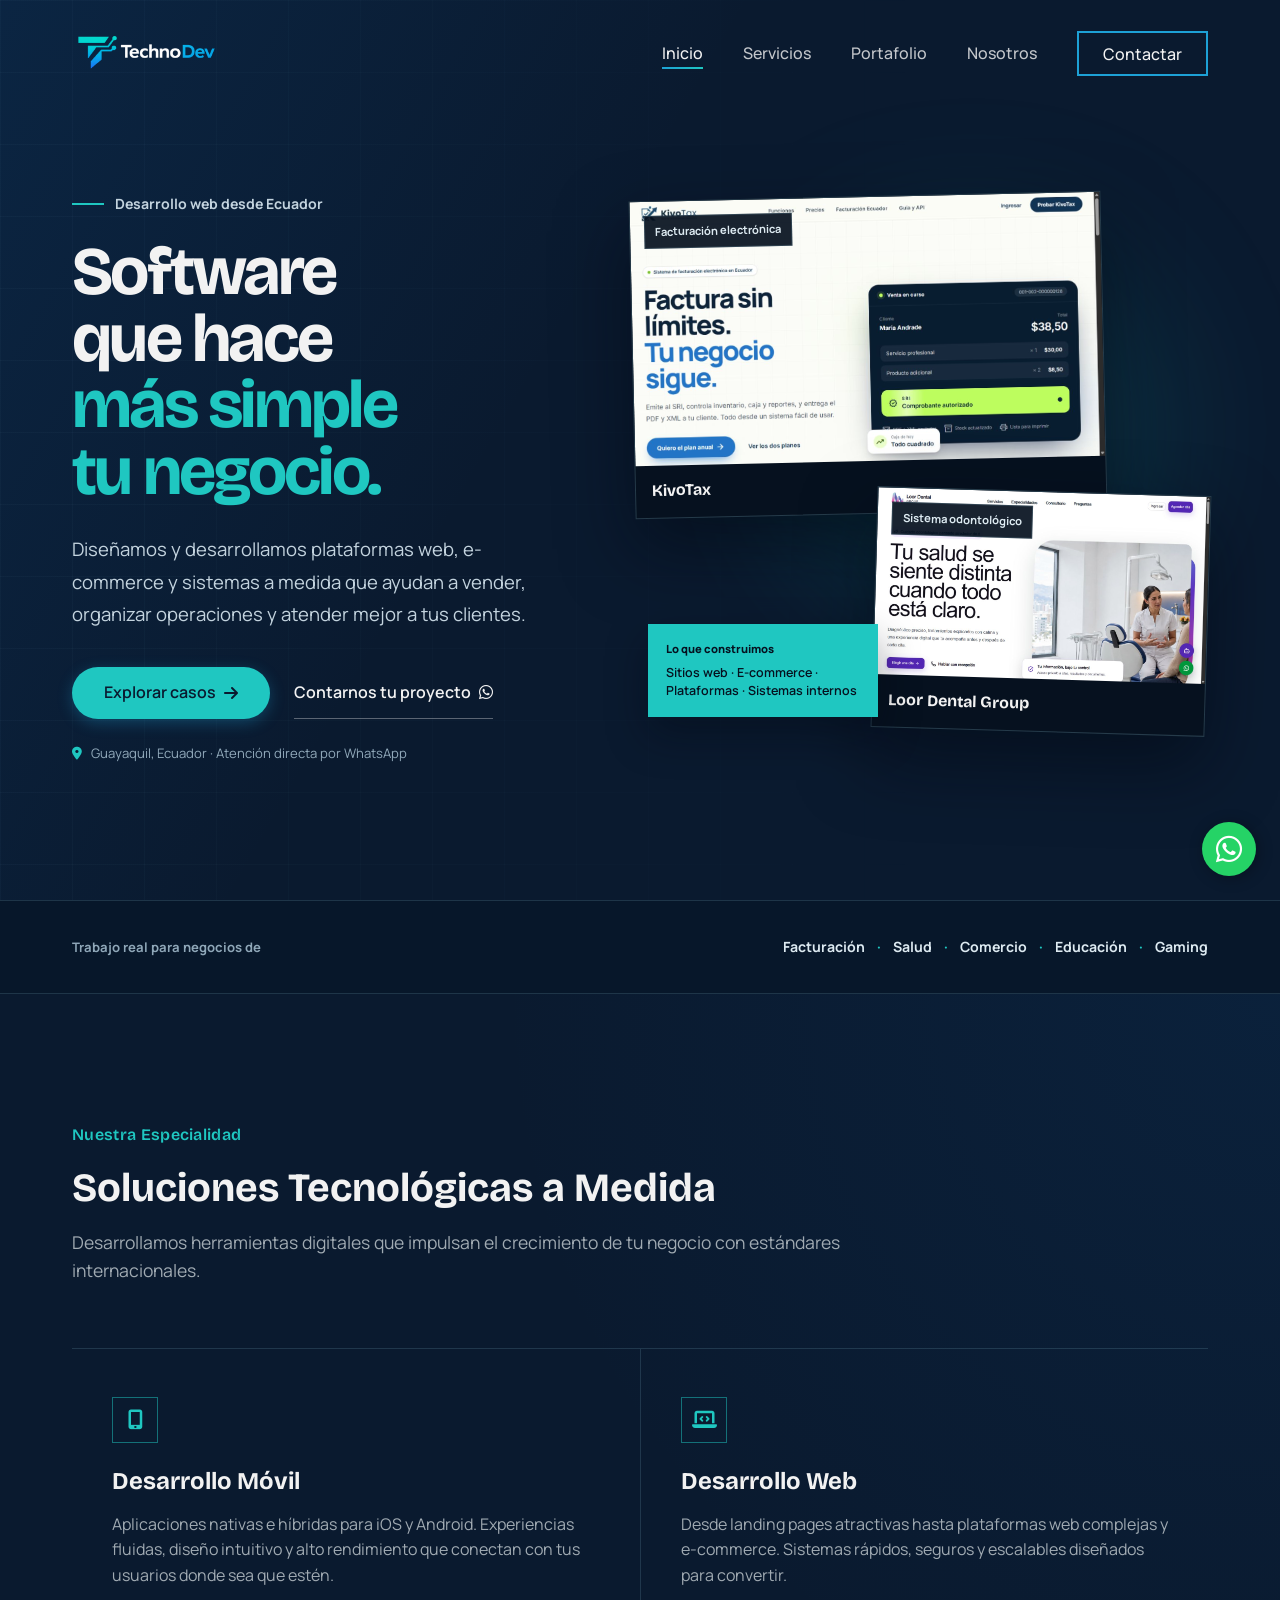
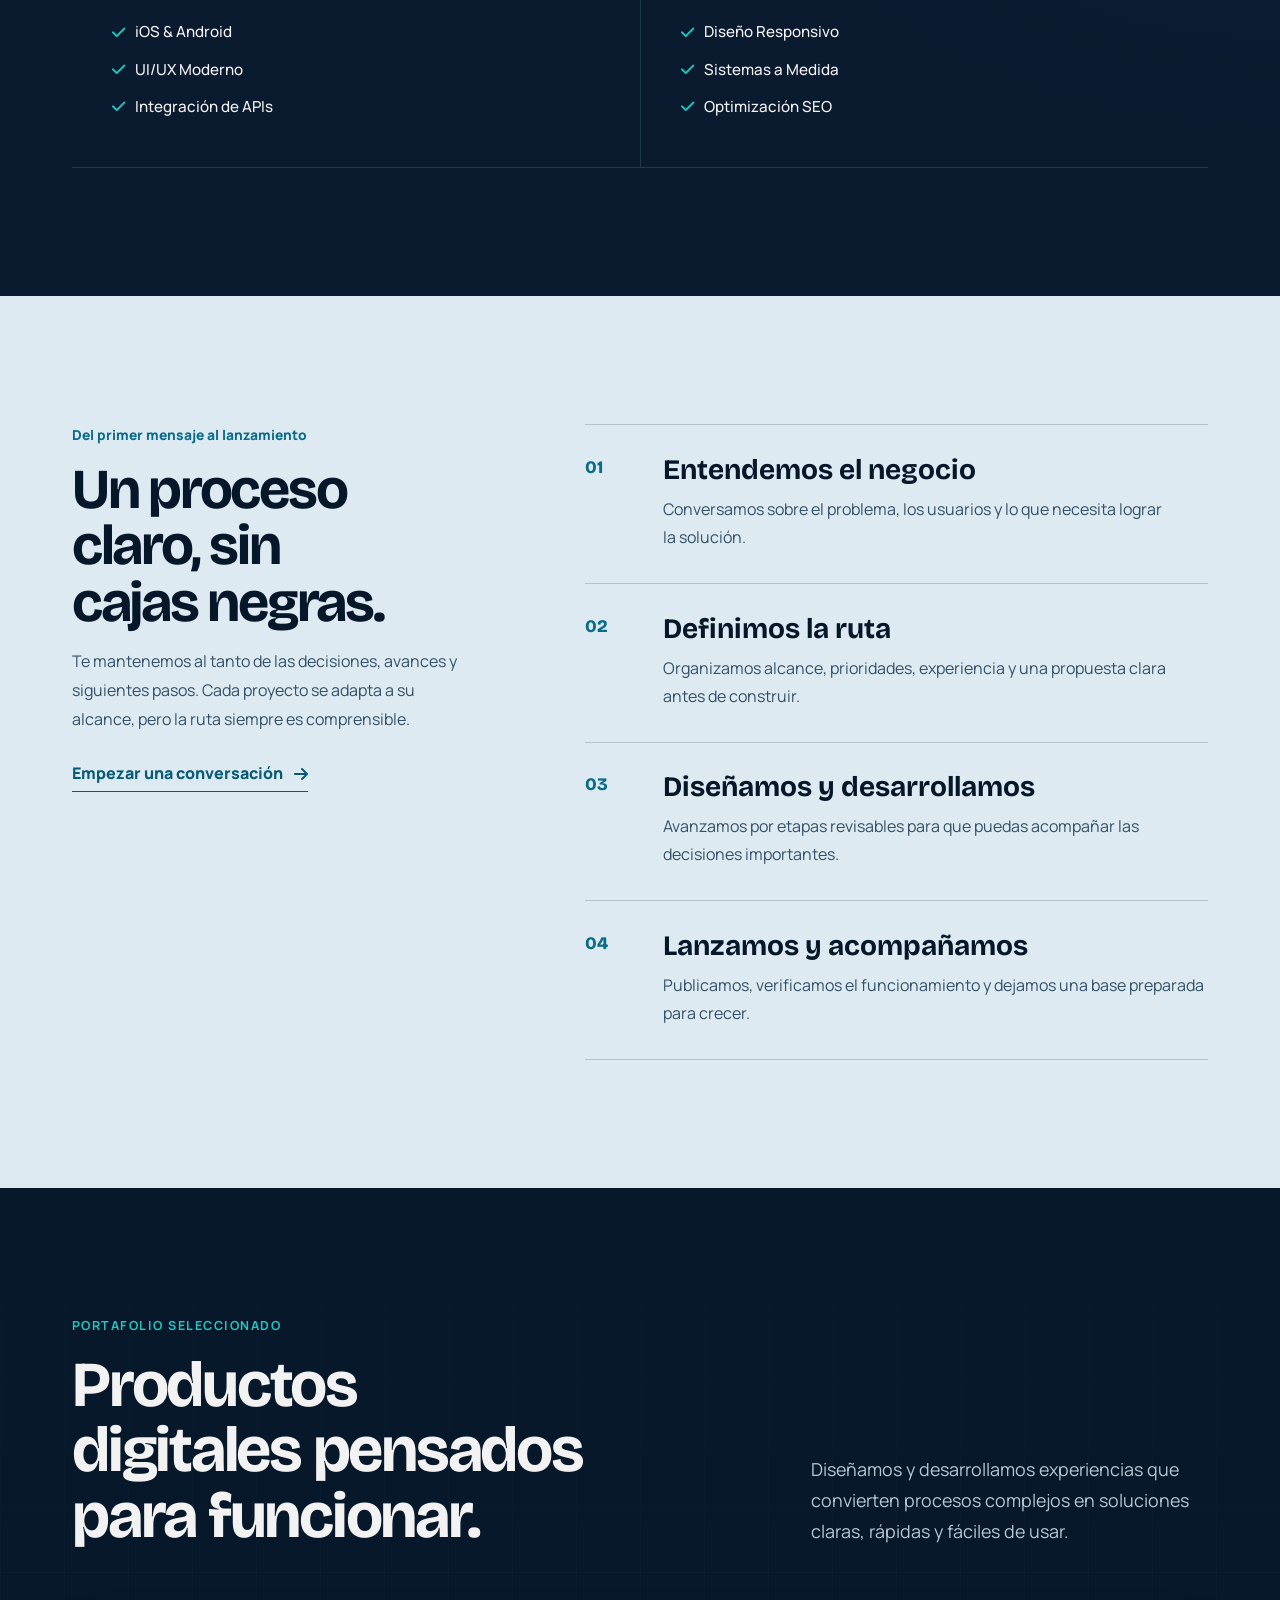
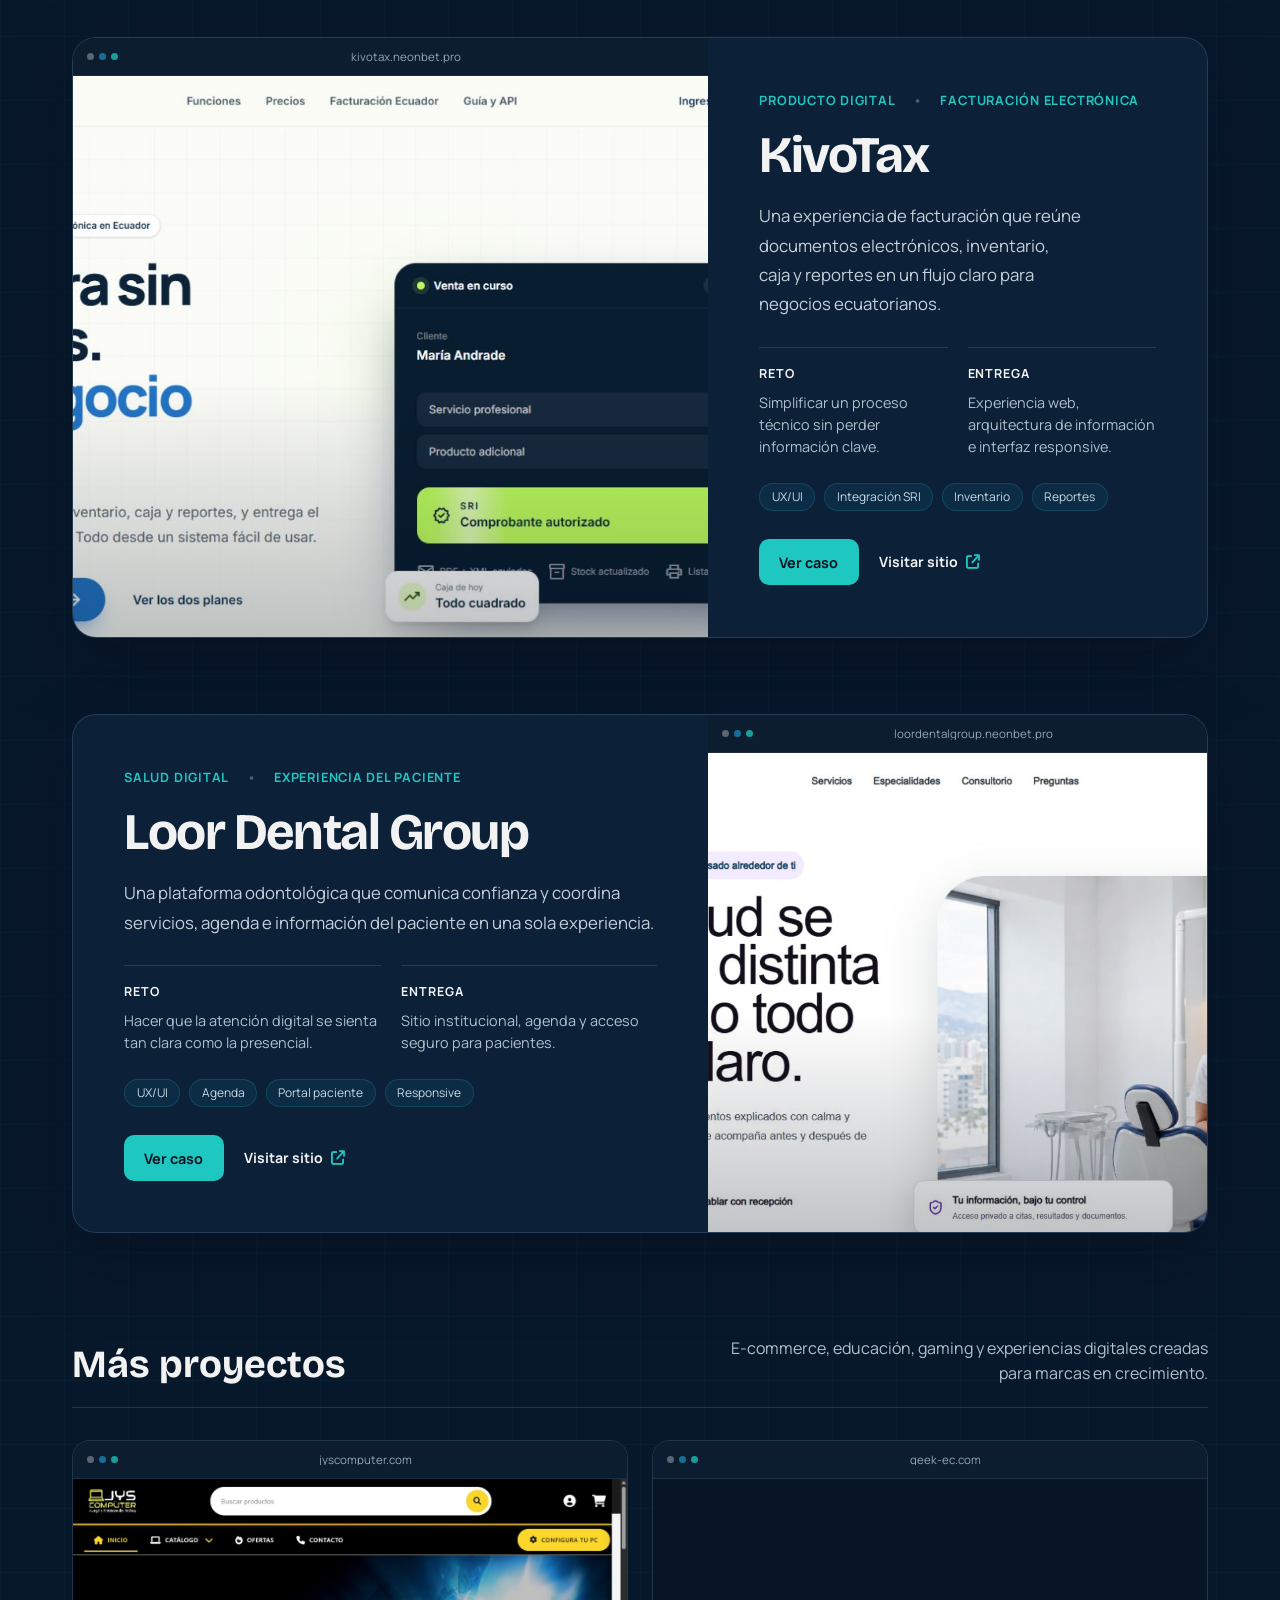
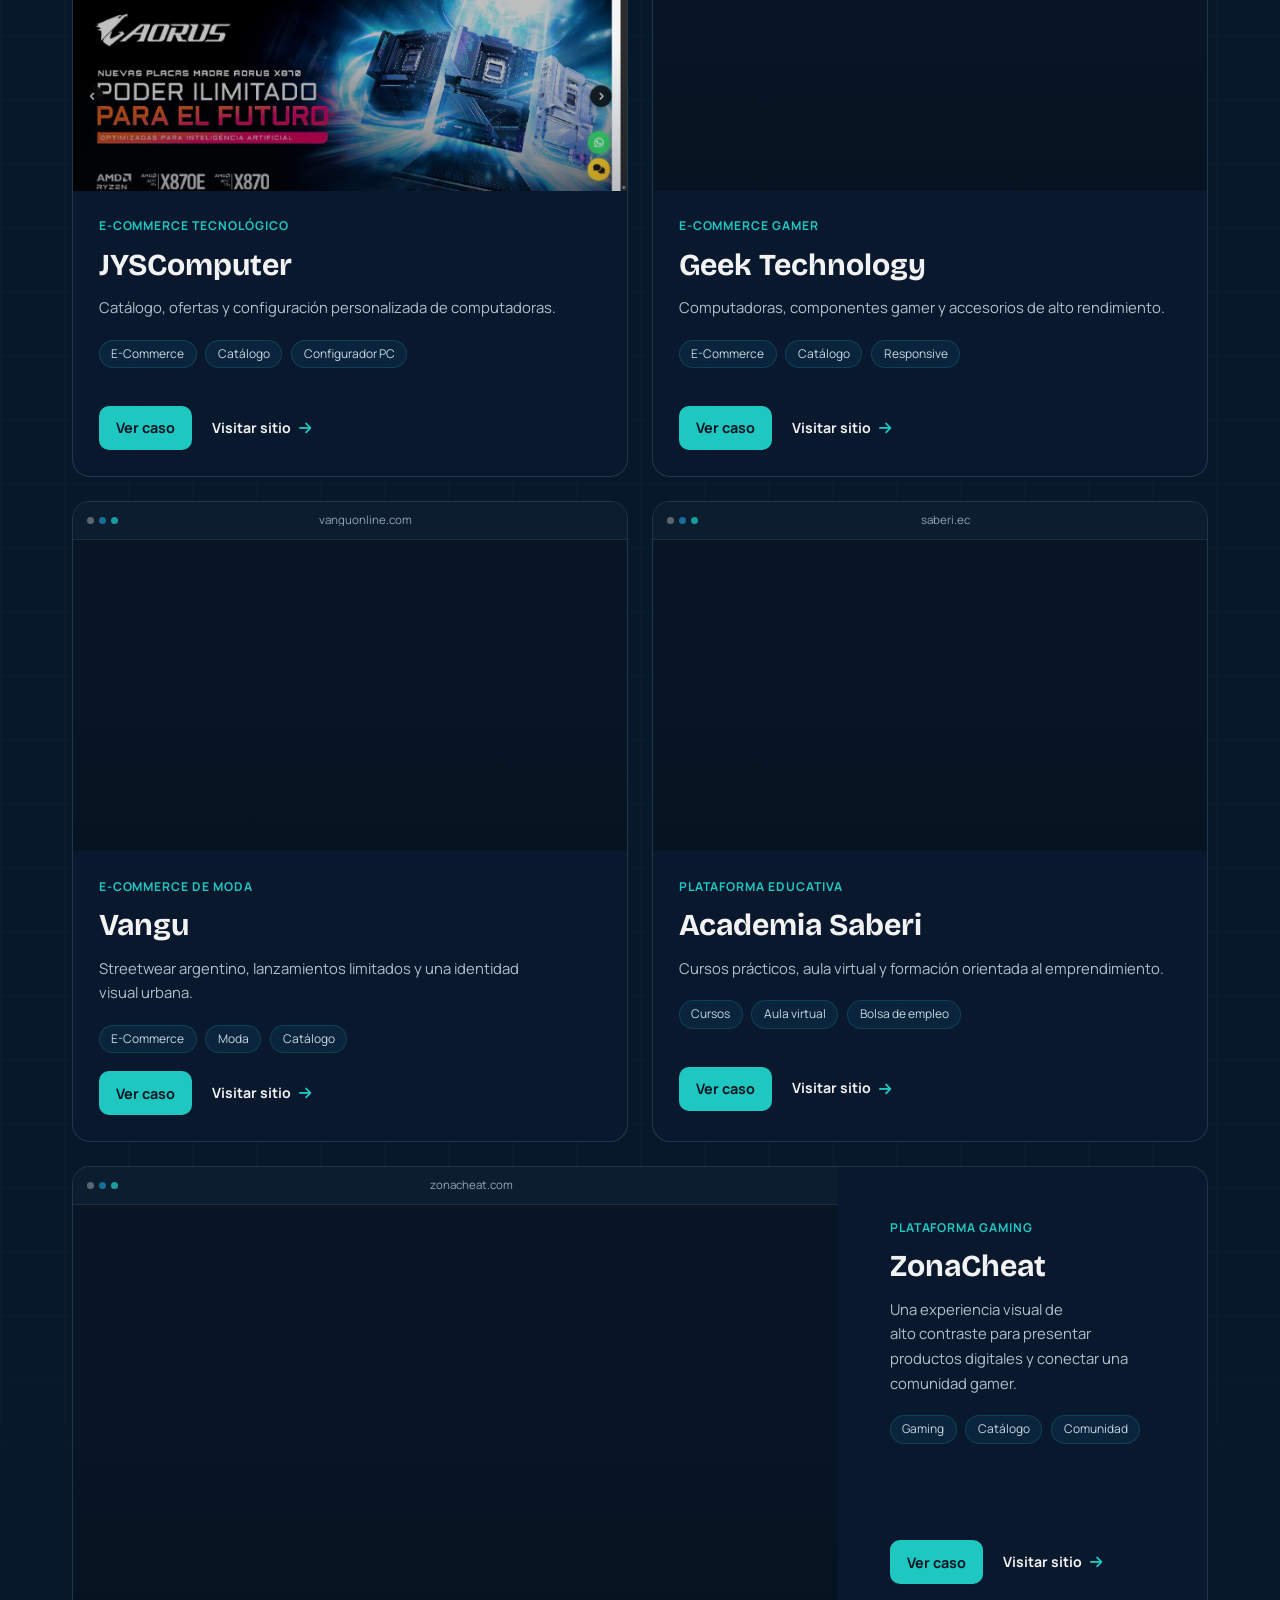
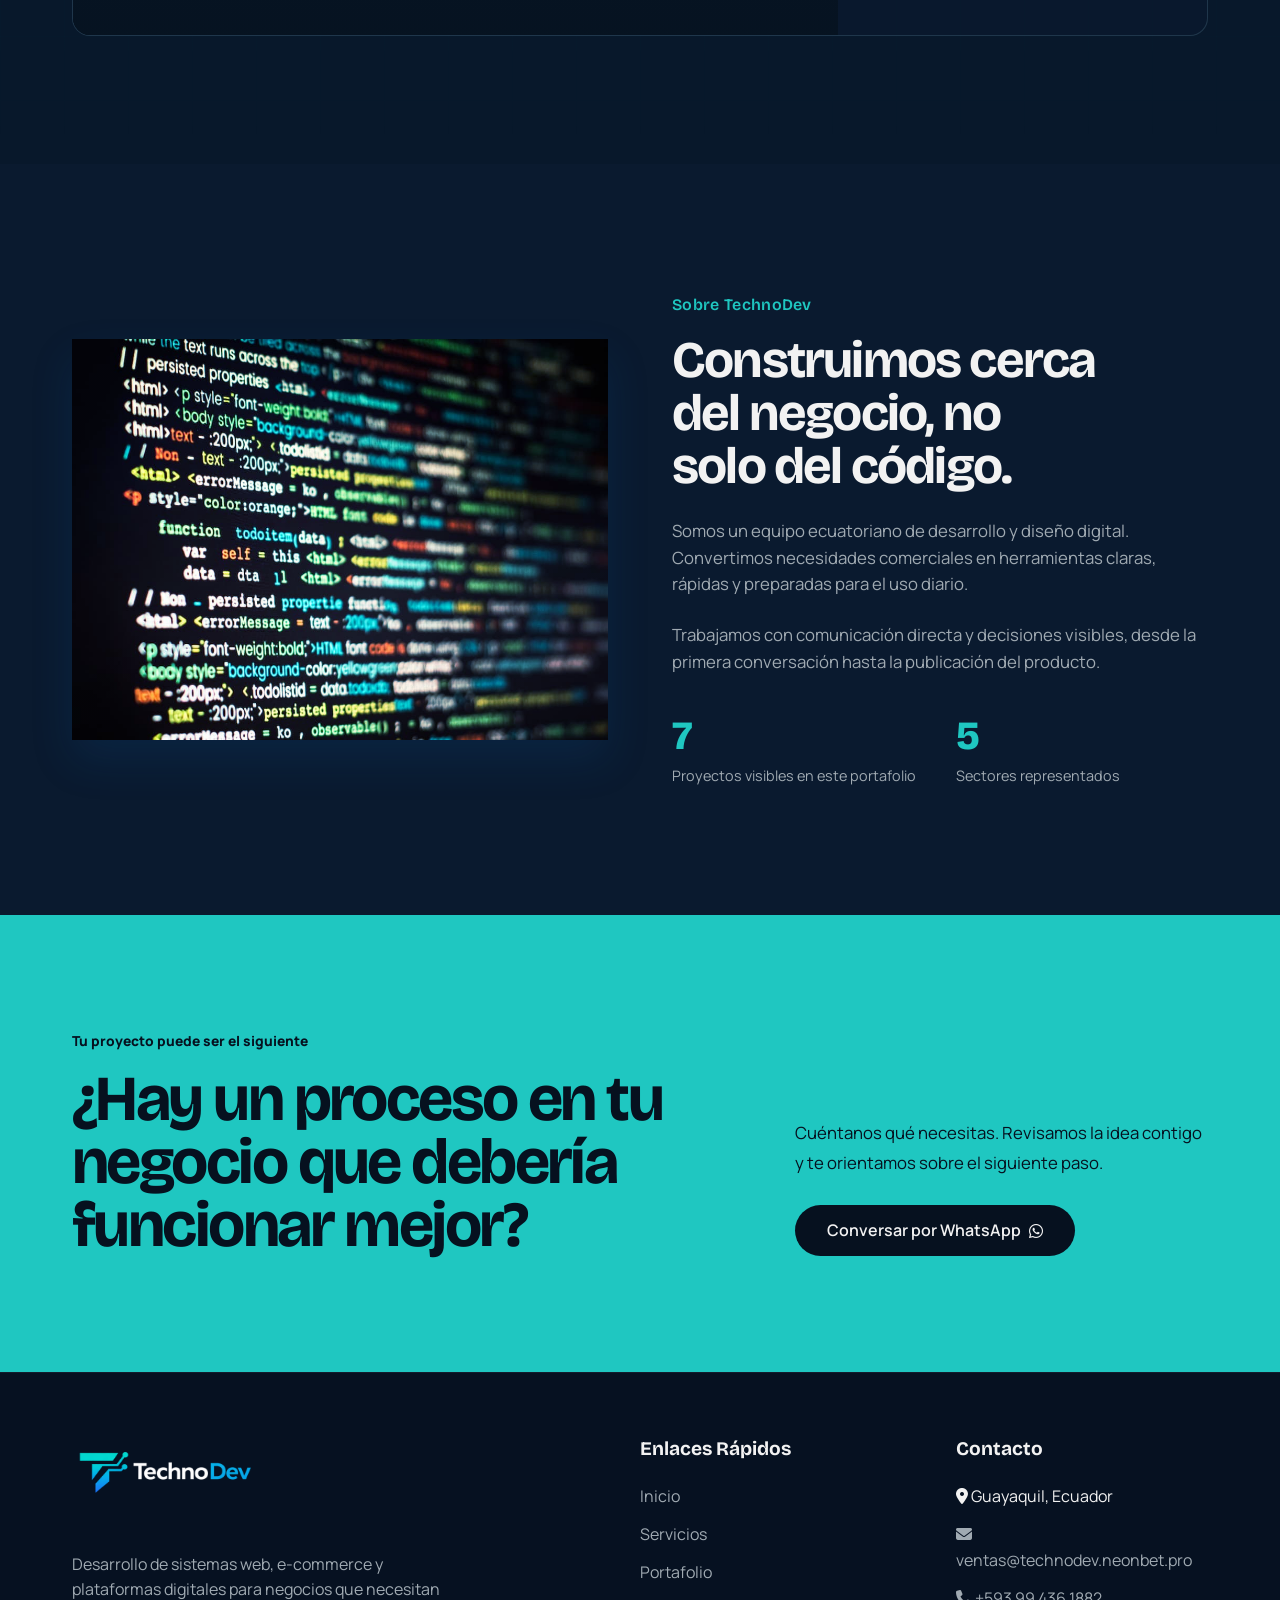
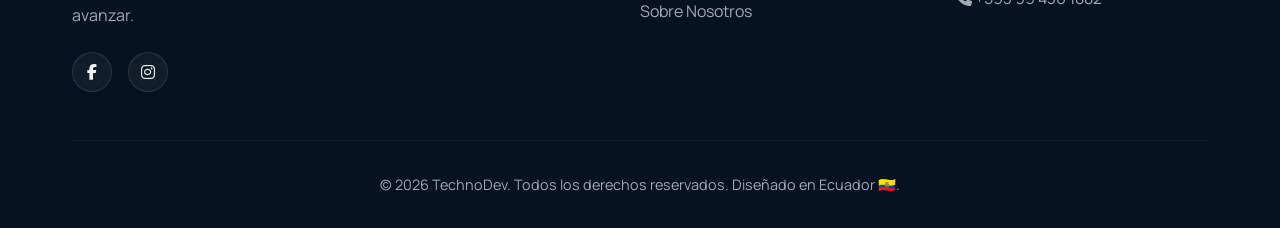
==== commit 2dce2abe: "Agrega ZonaCheat al portafolio" ====
--- a/index.html
+++ b/index.html
@@ -12,7 +12,7 @@
     <meta name="author" content="TechnoDev">
 
     <!-- Canonical URL -->
-    <link rel="canonical" href="https://technodev.technorescue.es/">
+    <link rel="canonical" href="https://technodev.neonbet.pro/">
 
     <!-- Favicon -->
     <link rel="icon" type="image/png" sizes="512x512" href="assets/favicon.png?v=2">
@@ -20,11 +20,11 @@
 
     <!-- Open Graph (Facebook, LinkedIn, WhatsApp) -->
     <meta property="og:type" content="website">
-    <meta property="og:url" content="https://technodev.technorescue.es/">
+    <meta property="og:url" content="https://technodev.neonbet.pro/">
     <meta property="og:title" content="TechnoDev | Sistemas web para negocios que quieren avanzar">
     <meta property="og:description"
         content="Diseñamos y desarrollamos sistemas web, e-commerce y plataformas digitales para negocios en Ecuador y Latinoamérica.">
-    <meta property="og:image" content="https://technodev.technorescue.es/assets/logo.png">
+    <meta property="og:image" content="https://technodev.neonbet.pro/assets/logo.png">
     <meta property="og:locale" content="es_EC">
     <meta property="og:site_name" content="TechnoDev">
 
@@ -33,7 +33,7 @@
     <meta name="twitter:title" content="TechnoDev | Sistemas web para negocios que quieren avanzar">
     <meta name="twitter:description"
         content="Sistemas web, e-commerce y plataformas digitales construidos desde Ecuador.">
-    <meta name="twitter:image" content="https://technodev.technorescue.es/assets/logo.png">
+    <meta name="twitter:image" content="https://technodev.neonbet.pro/assets/logo.png">
 
     <!-- Google Fonts -->
     <link rel="preconnect" href="https://fonts.googleapis.com">
@@ -55,9 +55,9 @@
         "@type": "ProfessionalService",
         "name": "TechnoDev",
         "description": "Diseño y desarrollo de sistemas web, e-commerce y plataformas digitales para negocios en Ecuador y Latinoamérica.",
-        "url": "https://technodev.technorescue.es/",
-        "logo": "https://technodev.technorescue.es/assets/logo.png",
-        "image": "https://technodev.technorescue.es/assets/logo.png",
+        "url": "https://technodev.neonbet.pro/",
+        "logo": "https://technodev.neonbet.pro/assets/logo.png",
+        "image": "https://technodev.neonbet.pro/assets/logo.png",
         "telephone": "+593994361882",
         "email": "ventas@technodev.neonbet.pro",
         "address": {
@@ -155,6 +155,7 @@
                 <li>Salud</li>
                 <li>Comercio</li>
                 <li>Educación</li>
+                <li>Gaming</li>
             </ul>
         </div>
     </section>
@@ -316,7 +317,7 @@
 
             <div class="more-projects-heading fade-in-up">
                 <h3>Más proyectos</h3>
-                <p>E-commerce, educación y experiencias digitales creadas para marcas en crecimiento.</p>
+                <p>E-commerce, educación, gaming y experiencias digitales creadas para marcas en crecimiento.</p>
             </div>
 
             <div class="portfolio-grid">
@@ -403,6 +404,27 @@
                         </div>
                     </div>
                 </article>
+
+                <article class="portfolio-card portfolio-card-wide fade-in-up" data-delay="300">
+                    <a href="https://zonacheat.com/" class="browser-frame compact-visual" target="_blank"
+                        rel="noopener noreferrer" aria-label="Visitar ZonaCheat en una pestaña nueva">
+                        <span class="browser-bar" aria-hidden="true"><span class="browser-dots"><i></i><i></i><i></i></span><span class="browser-domain">zonacheat.com</span></span>
+                        <span class="project-shot"><img src="assets/project-zonacheat.jpg" width="1253" height="705"
+                                loading="lazy" decoding="async" alt="Página principal de ZonaCheat"><span
+                                class="project-explore">Explorar <i class="fa-solid fa-arrow-up-right-from-square"></i></span></span>
+                    </a>
+                    <div class="portfolio-info">
+                        <span class="portfolio-category">Plataforma gaming</span>
+                        <h3>ZonaCheat</h3>
+                        <p>Una experiencia visual de alto contraste para presentar productos digitales y conectar una comunidad gamer.</p>
+                        <ul class="project-tags"><li>Gaming</li><li>Catálogo</li><li>Comunidad</li></ul>
+                        <div class="project-actions">
+                            <button type="button" class="project-case-button" data-case-open="case-zonacheat">Ver caso</button>
+                            <a href="https://zonacheat.com/" class="project-site-link" target="_blank"
+                                rel="noopener noreferrer">Visitar sitio <i class="fa-solid fa-arrow-right"></i></a>
+                        </div>
+                    </div>
+                </article>
             </div>
         </div>
     </section>
@@ -495,6 +517,18 @@
         </div>
     </dialog>
 
+    <dialog class="case-dialog" id="case-zonacheat" aria-labelledby="case-zonacheat-title">
+        <button type="button" class="case-dialog-close" data-case-close aria-label="Cerrar caso de ZonaCheat"><i class="fa-solid fa-xmark"></i></button>
+        <div class="case-dialog-layout">
+            <div class="case-collage" data-case-collage aria-label="Vistas de ZonaCheat">
+                <figure class="case-collage-item"><img data-collage-src="assets/project-zonacheat.jpg" alt="Página principal de ZonaCheat"><figcaption>Identidad y propuesta principal</figcaption></figure>
+                <figure class="case-collage-item"><img data-collage-src="assets/gallery/zonacheat-products.jpg" alt="Catálogo de productos de ZonaCheat"><figcaption>Catálogo de productos</figcaption></figure>
+                <figure class="case-collage-item"><img data-collage-src="assets/gallery/zonacheat-contact.jpg" alt="Canales de contacto y comunidad de ZonaCheat"><figcaption>Comunidad y contacto</figcaption></figure>
+            </div>
+            <div class="case-dialog-content"><span class="portfolio-category">Plataforma gaming</span><h2 id="case-zonacheat-title">ZonaCheat</h2><p class="case-summary">Una presencia digital de alto impacto que reúne identidad, catálogo y comunidad en una experiencia coherente.</p><div class="case-detail"><h3>El reto</h3><p>Presentar una oferta especializada para una audiencia gamer manteniendo una navegación directa y una identidad reconocible.</p></div><div class="case-detail"><h3>La solución</h3><p>Organizamos la experiencia alrededor de una portada visual, un catálogo enfocado y accesos claros hacia los canales de comunidad y contacto.</p></div><div class="case-detail"><h3>Resultado entregado</h3><p>Un sitio responsive que conecta la propuesta, los productos y la comunidad con una estética consistente.</p></div><a href="https://zonacheat.com/" class="project-case-button" target="_blank" rel="noopener noreferrer">Visitar ZonaCheat <i class="fa-solid fa-arrow-up-right-from-square"></i></a></div>
+        </div>
+    </dialog>
+
     <!-- About Section -->
     <section id="nosotros" class="about section-padding">
         <div class="container">
@@ -514,11 +548,11 @@
 
                     <div class="about-stats">
                         <div class="stat-item">
-                            <span class="stat-number">6</span>
+                            <span class="stat-number">7</span>
                             <span class="stat-label">Proyectos visibles en este portafolio</span>
                         </div>
                         <div class="stat-item">
-                            <span class="stat-number">4</span>
+                            <span class="stat-number">5</span>
                             <span class="stat-label">Sectores representados</span>
                         </div>
                     </div>
--- a/css/style.css
+++ b/css/style.css
@@ -1649,6 +1649,39 @@
     padding: 0.68rem 1rem;
 }
 
+.portfolio-card-wide {
+    grid-column: 1 / -1;
+    display: grid;
+    grid-template-columns: minmax(0, 1.35fr) minmax(300px, 0.65fr);
+}
+
+.portfolio-card-wide .browser-frame {
+    min-height: 100%;
+}
+
+.portfolio-card-wide .project-shot {
+    height: 100%;
+    min-height: 360px;
+    aspect-ratio: auto;
+}
+
+.portfolio-card-wide .portfolio-info {
+    justify-content: center;
+    min-height: 0;
+    padding: clamp(2rem, 4vw, 3.5rem);
+}
+
+@media (max-width: 860px) {
+    .portfolio-card-wide {
+        grid-template-columns: 1fr;
+    }
+
+    .portfolio-card-wide .project-shot {
+        min-height: 0;
+        aspect-ratio: 16 / 9;
+    }
+}
+
 .case-dialog {
     position: fixed;
     inset: 0;
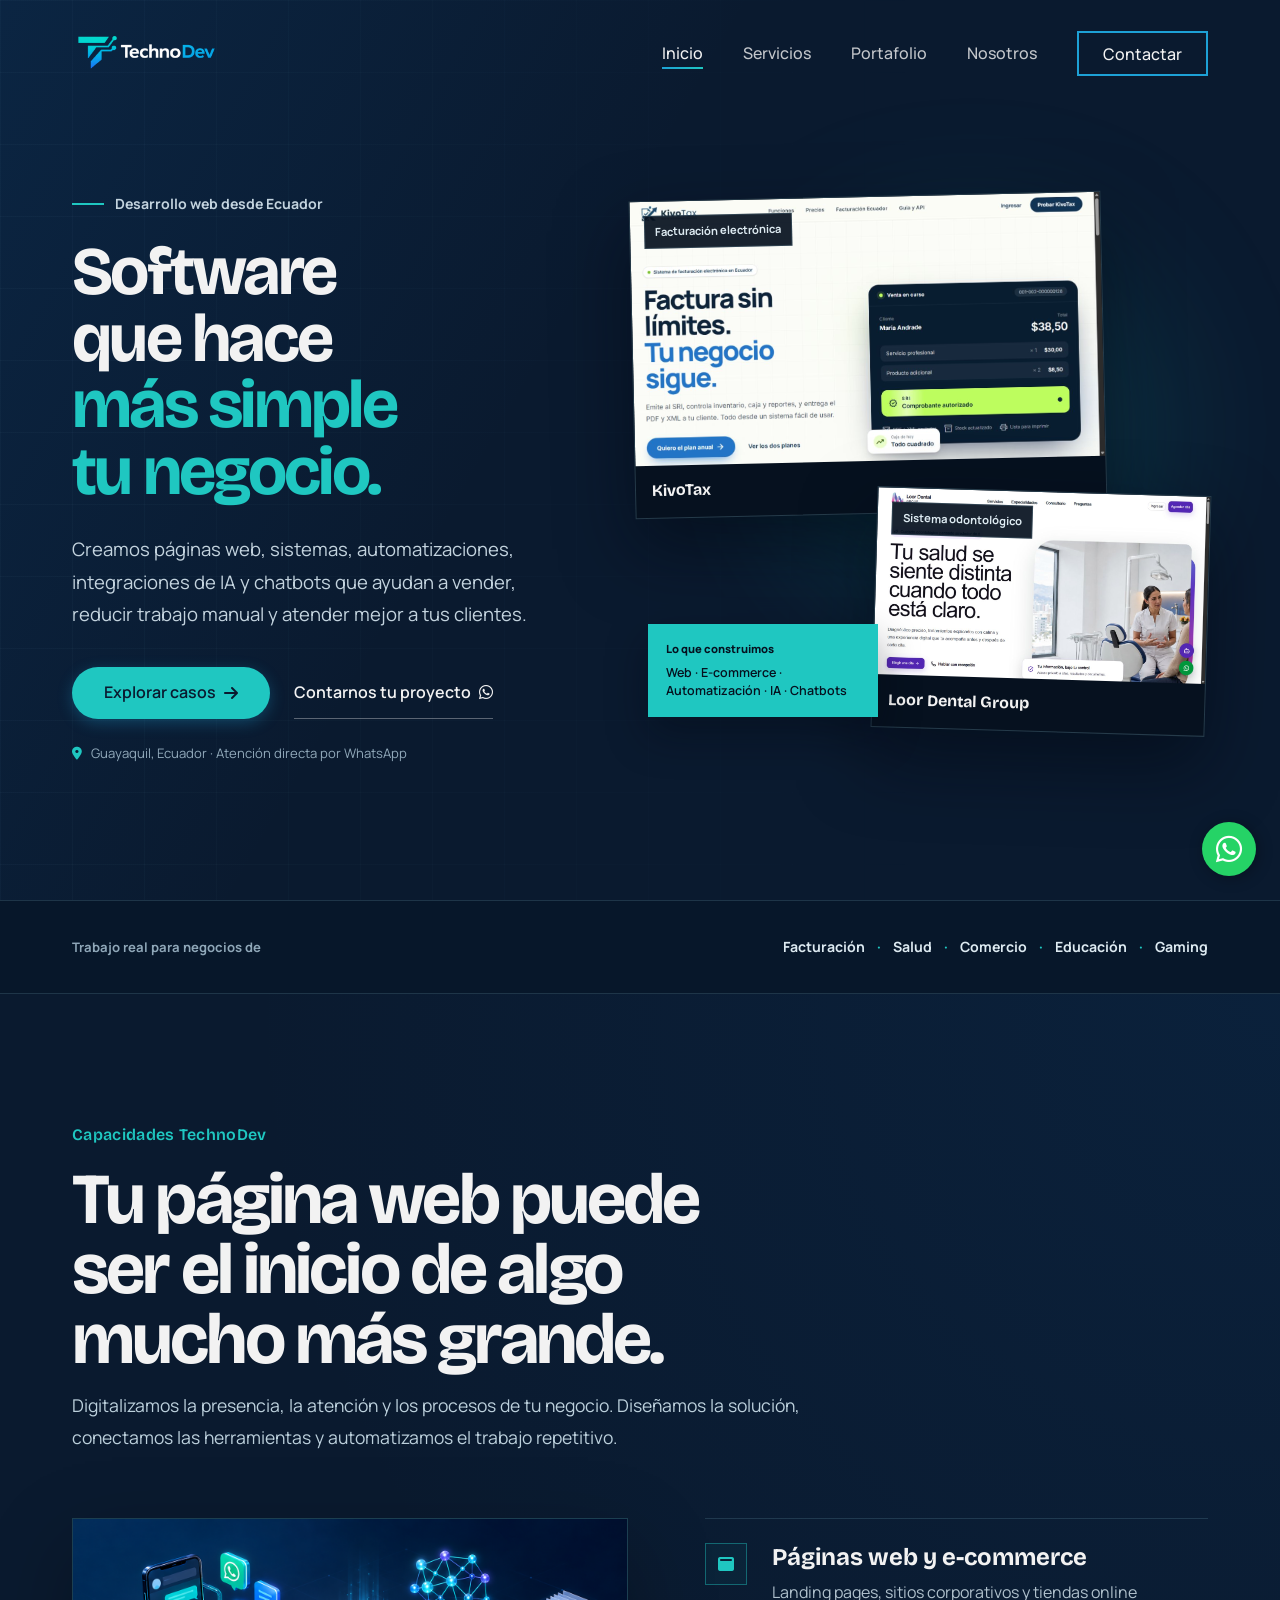
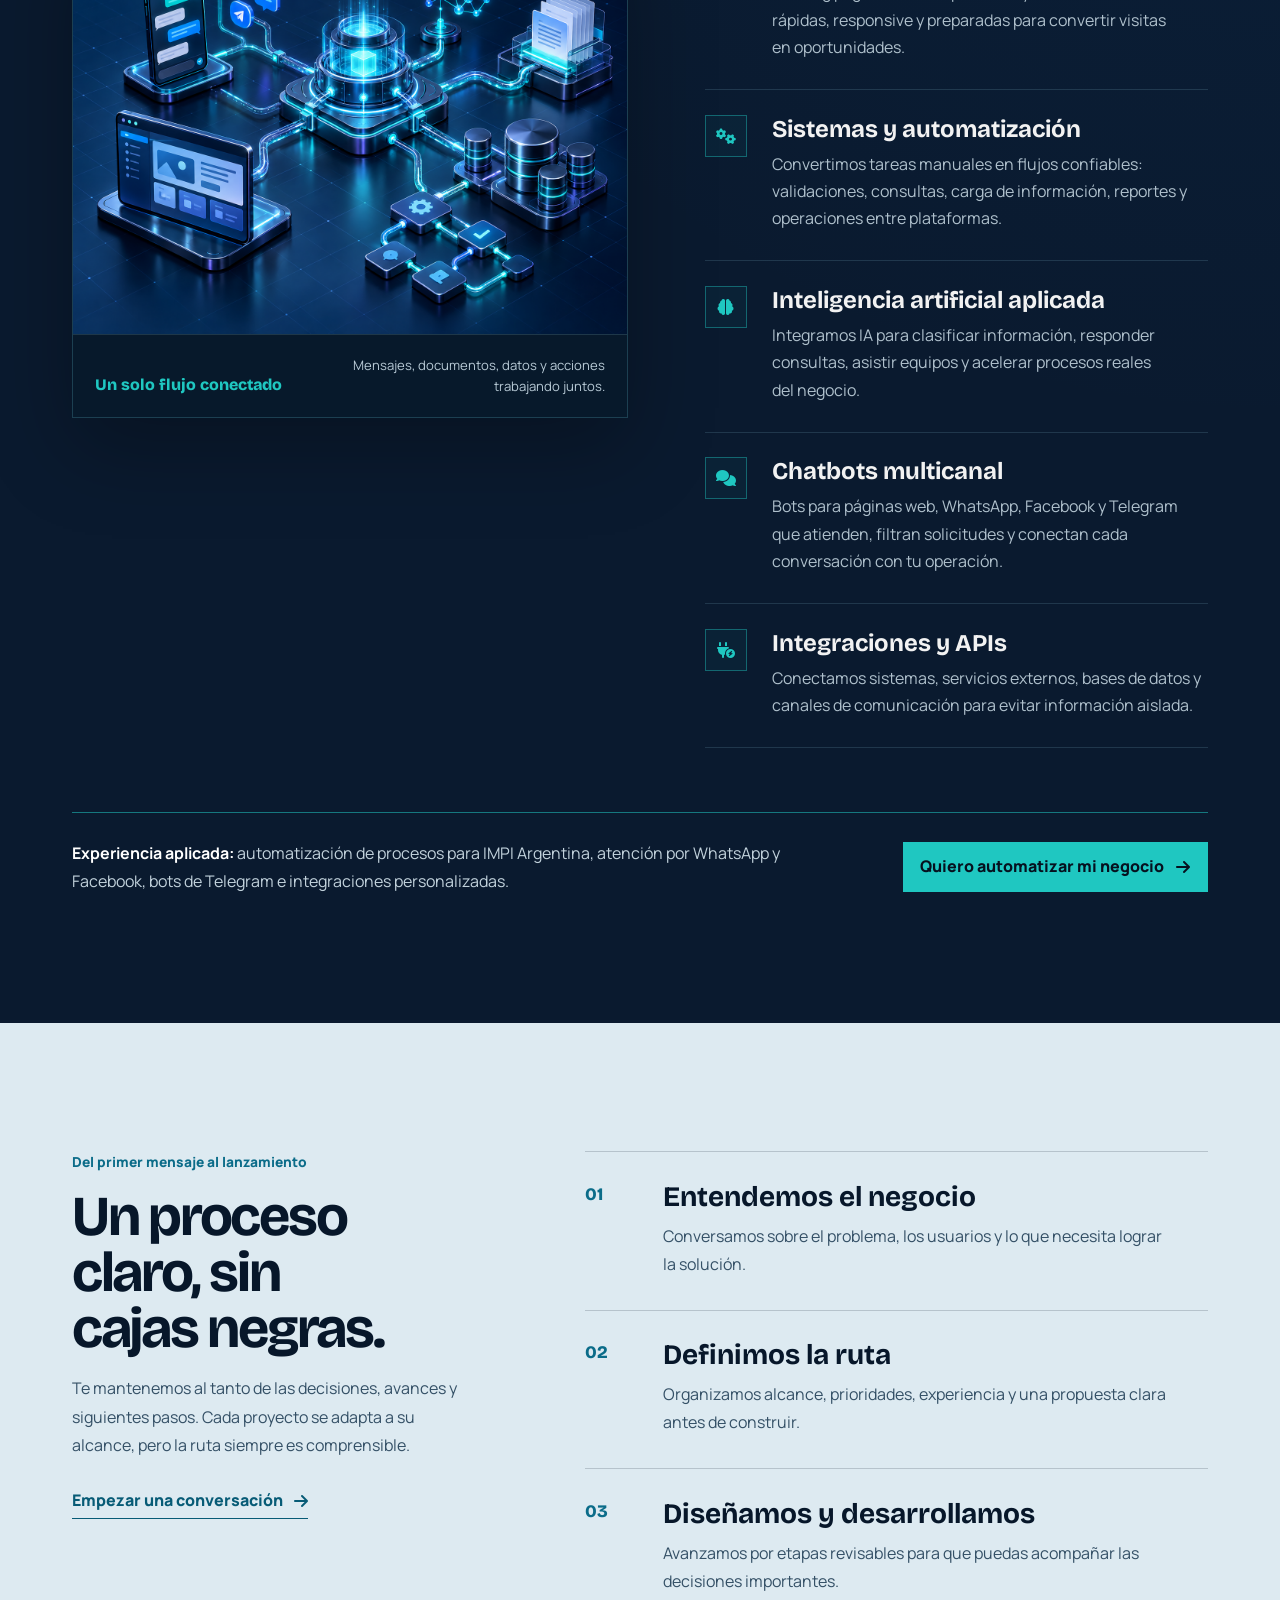
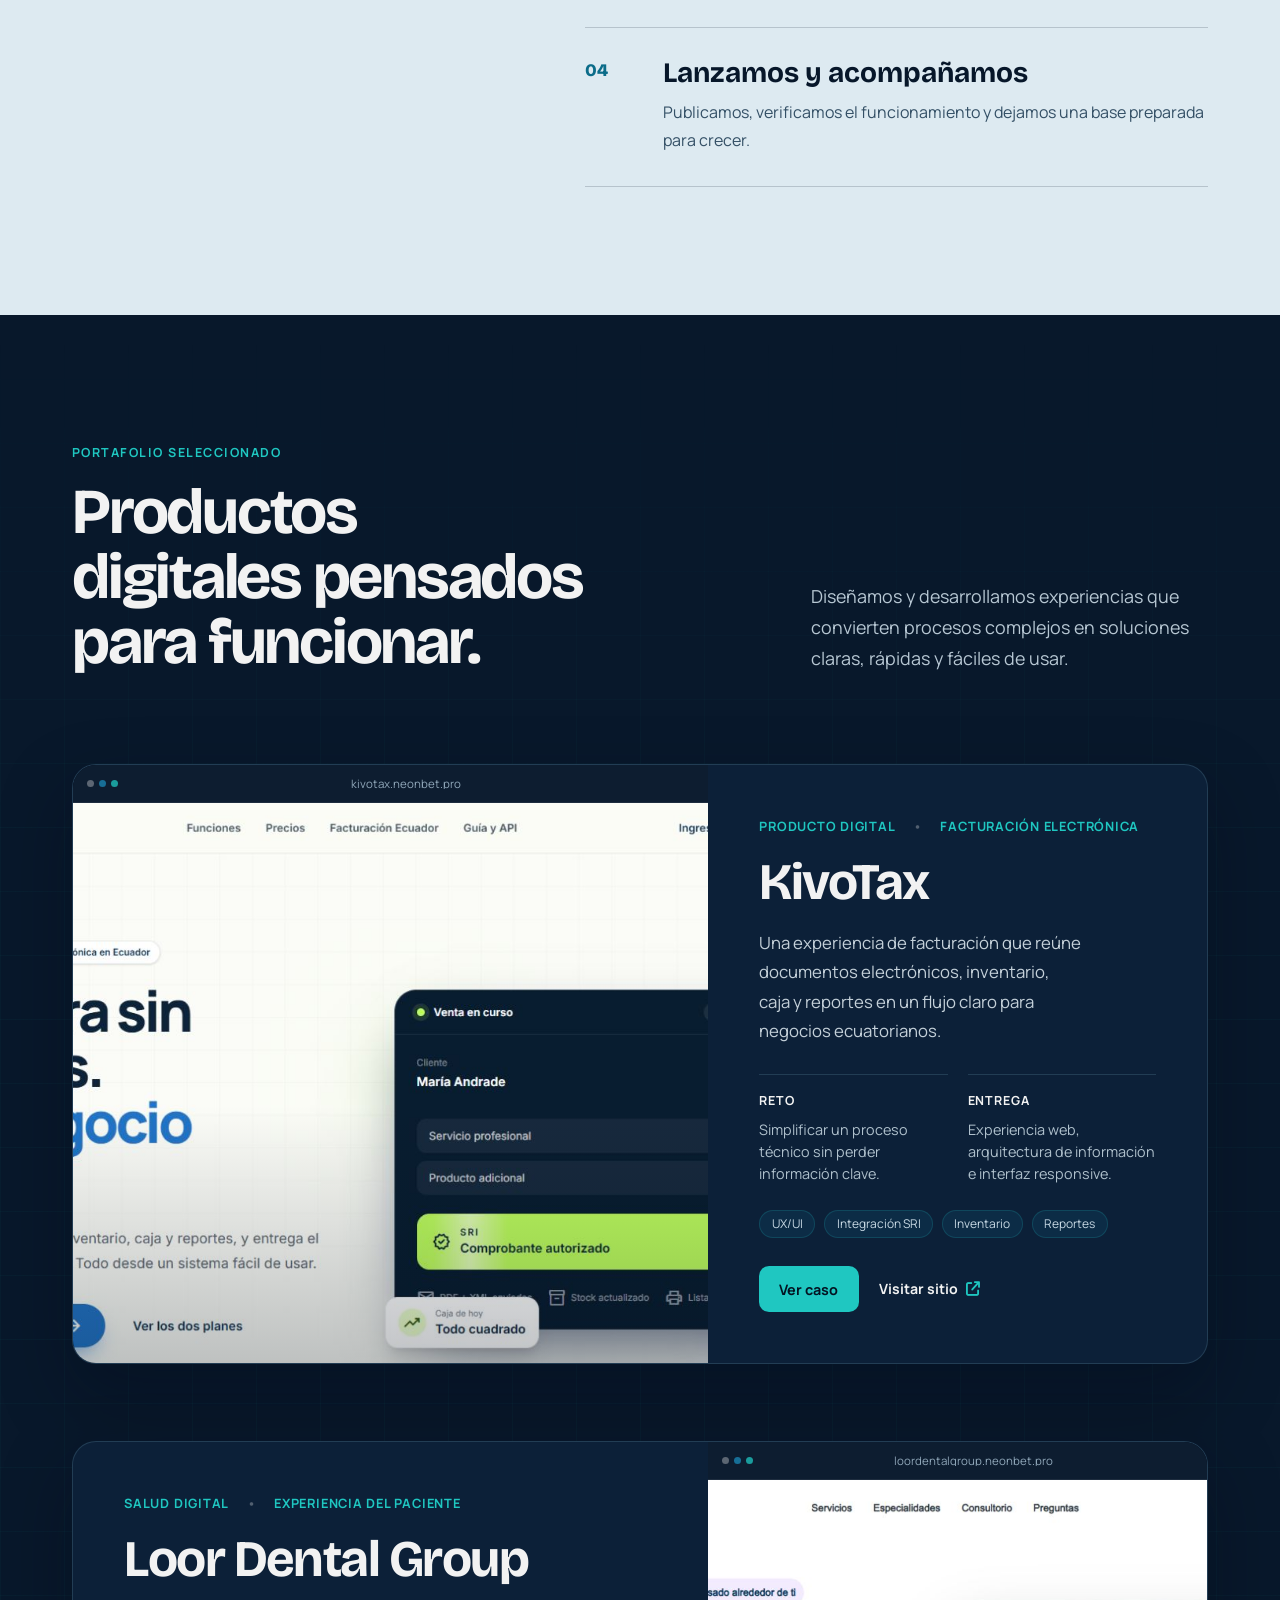
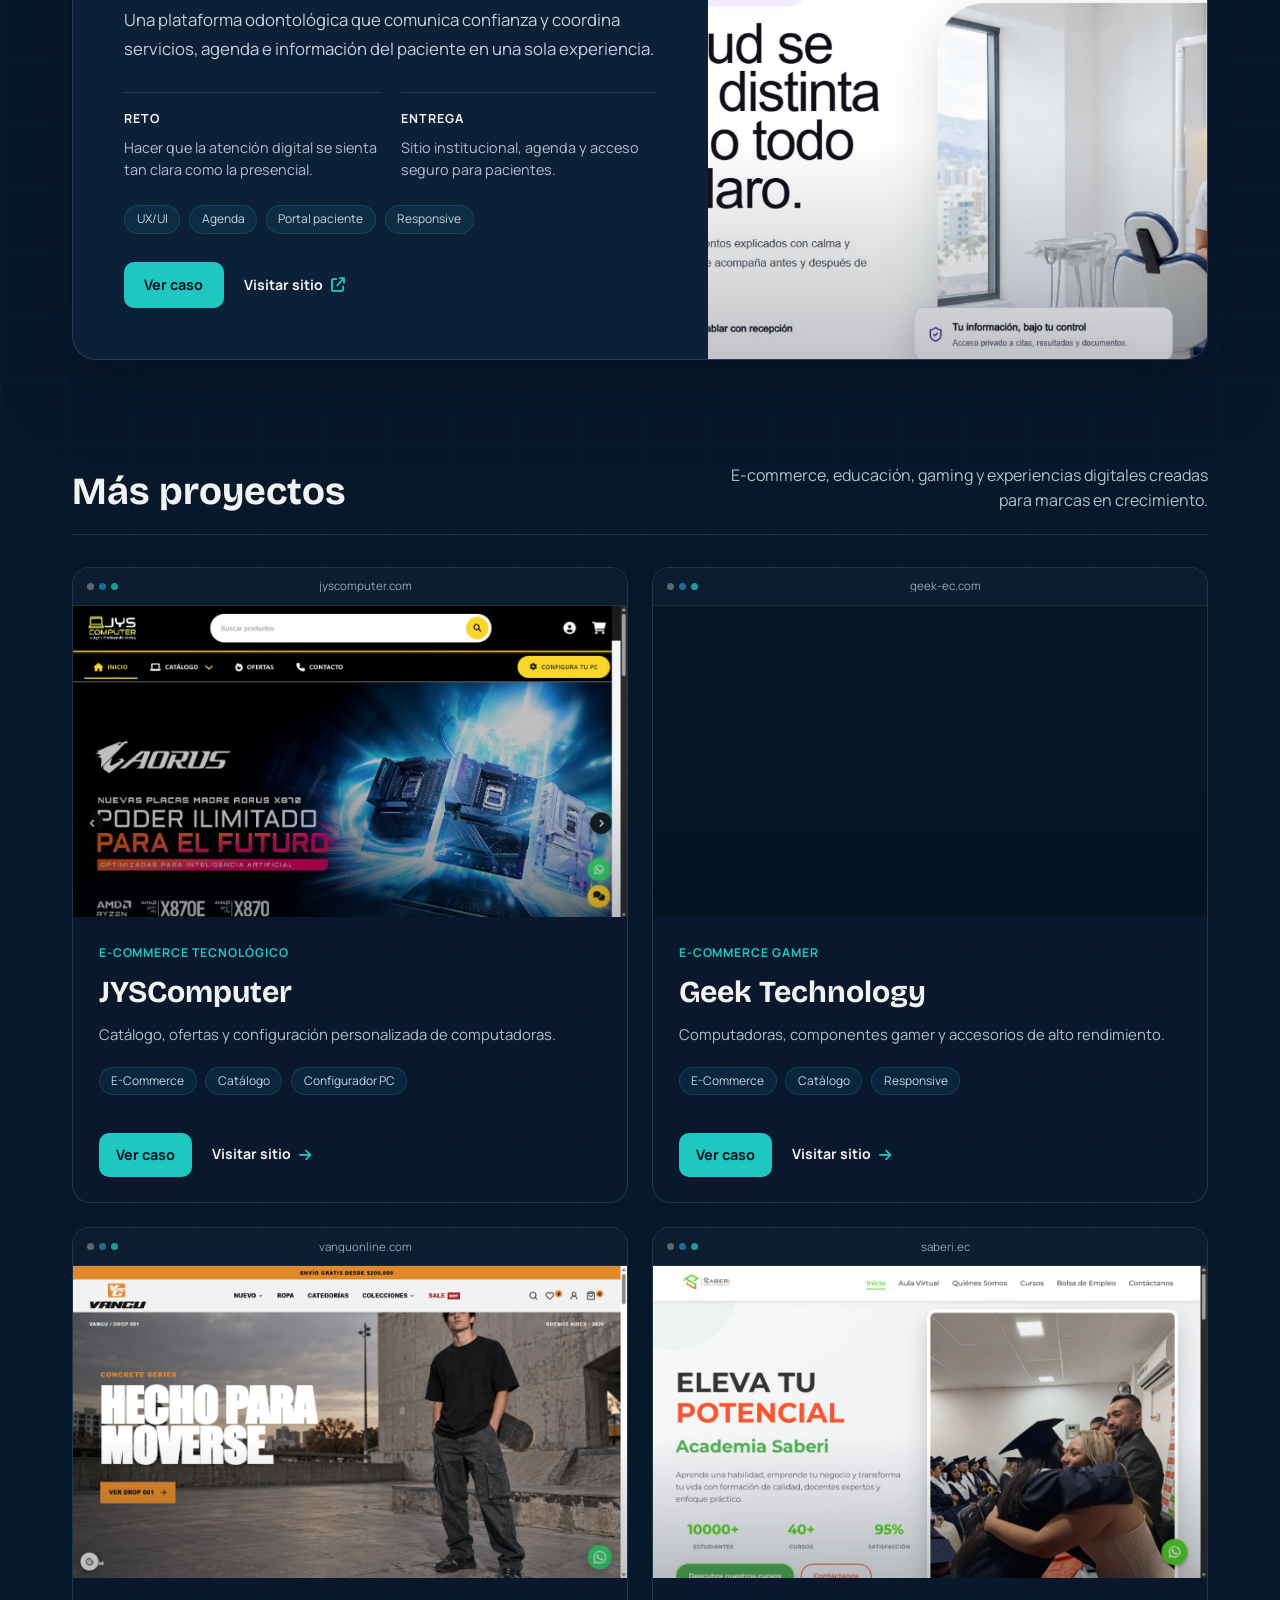
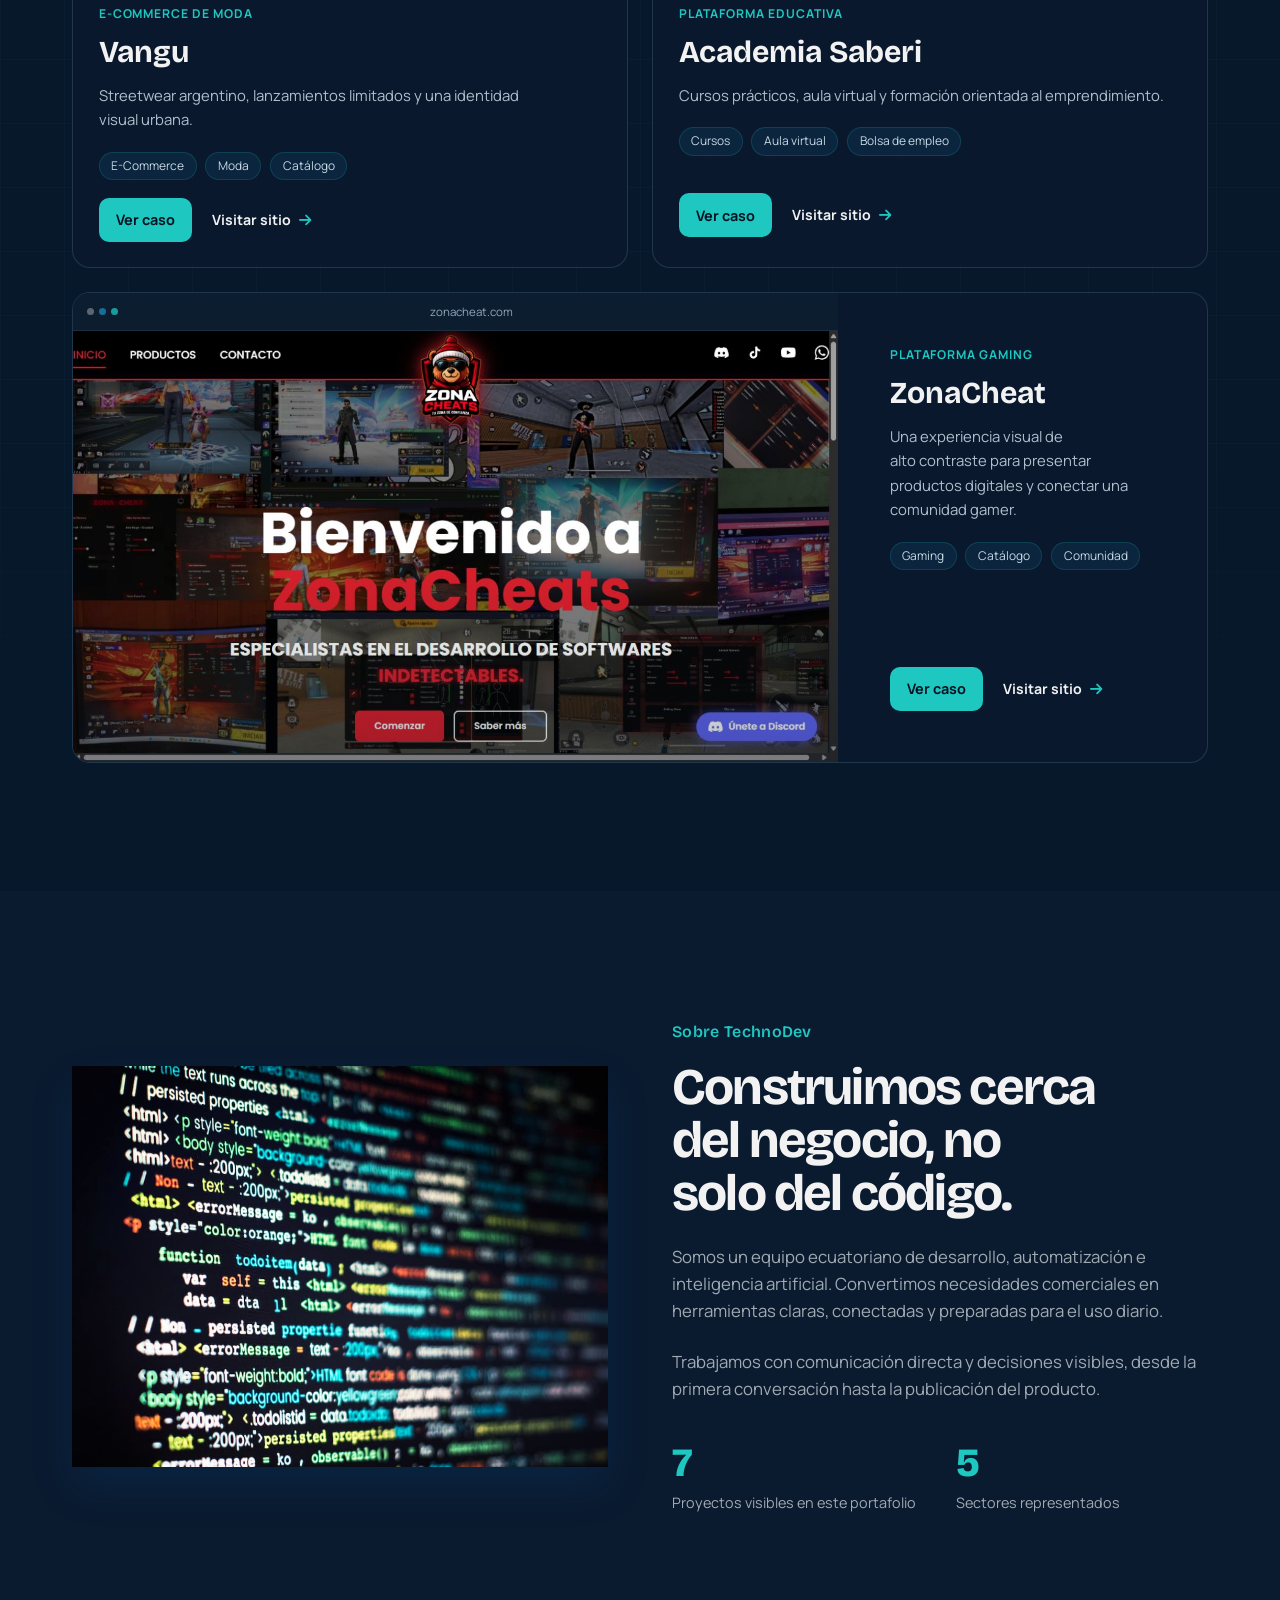
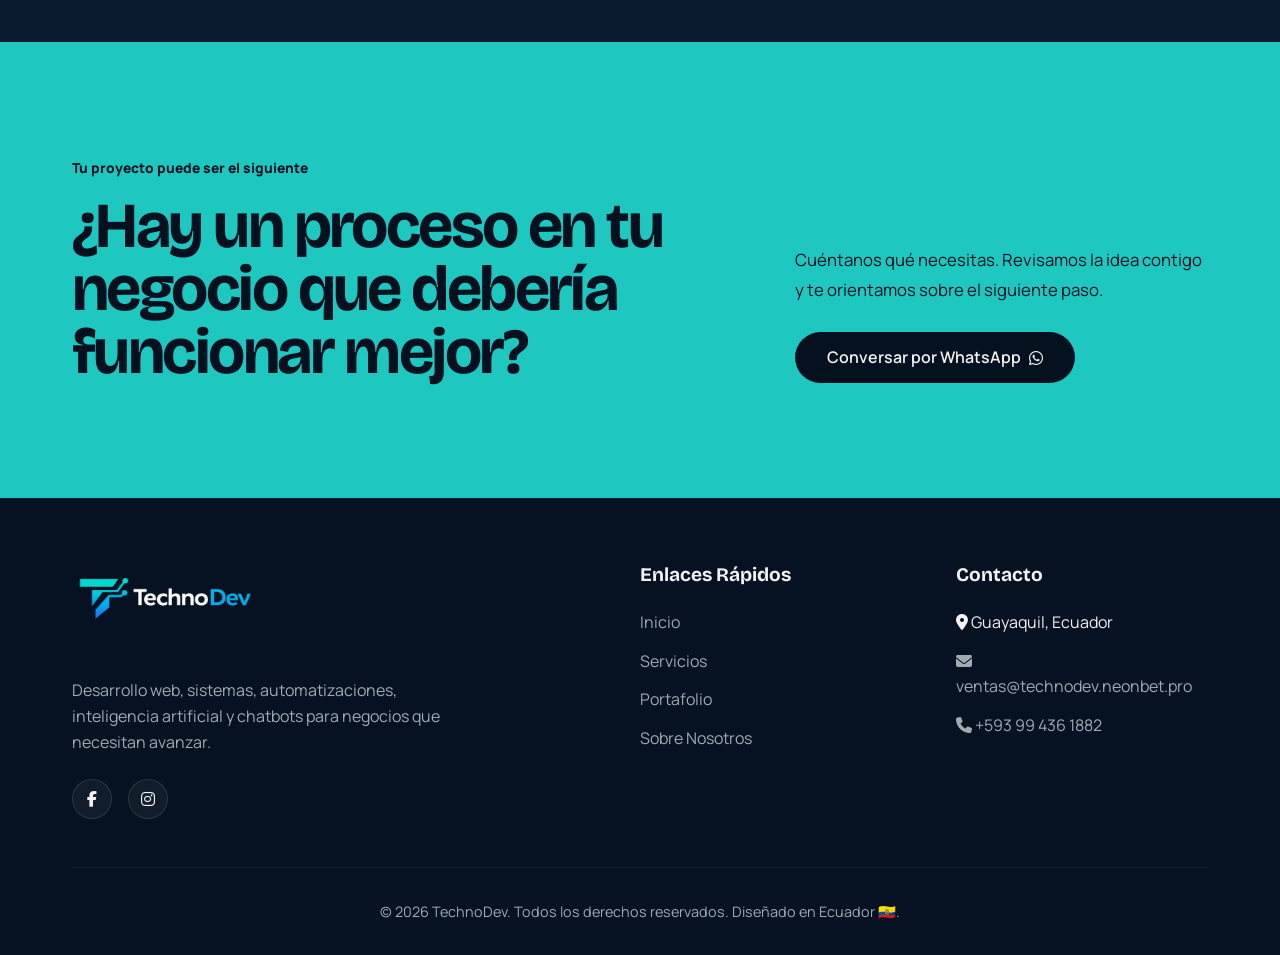
==== commit ff520dba: "Amplia servicios de automatizacion e IA" ====
--- a/index.html
+++ b/index.html
@@ -6,9 +6,9 @@
     <meta name="viewport" content="width=device-width, initial-scale=1.0">
     <title>TechnoDev | Sistemas web para negocios que quieren avanzar</title>
     <meta name="description"
-        content="Diseñamos y desarrollamos sistemas web, e-commerce y plataformas digitales para negocios en Ecuador y Latinoamérica.">
+        content="Desarrollamos páginas web, sistemas, automatizaciones, integraciones de IA y chatbots para digitalizar negocios en Ecuador y Latinoamérica.">
     <meta name="keywords"
-        content="desarrollo web, aplicaciones móviles, desarrollo de software, Ecuador, Guayaquil, TechnoDev, apps, e-commerce, landing page">
+        content="desarrollo web, automatización de procesos, inteligencia artificial, chatbots, WhatsApp, Facebook, Telegram, software, Ecuador, Guayaquil, TechnoDev, e-commerce">
     <meta name="author" content="TechnoDev">
 
     <!-- Canonical URL -->
@@ -23,7 +23,7 @@
     <meta property="og:url" content="https://technodev.neonbet.pro/">
     <meta property="og:title" content="TechnoDev | Sistemas web para negocios que quieren avanzar">
     <meta property="og:description"
-        content="Diseñamos y desarrollamos sistemas web, e-commerce y plataformas digitales para negocios en Ecuador y Latinoamérica.">
+        content="Creamos páginas web, sistemas, automatizaciones, integraciones de IA y chatbots para negocios que quieren avanzar.">
     <meta property="og:image" content="https://technodev.neonbet.pro/assets/logo.png">
     <meta property="og:locale" content="es_EC">
     <meta property="og:site_name" content="TechnoDev">
@@ -32,7 +32,7 @@
     <meta name="twitter:card" content="summary_large_image">
     <meta name="twitter:title" content="TechnoDev | Sistemas web para negocios que quieren avanzar">
     <meta name="twitter:description"
-        content="Sistemas web, e-commerce y plataformas digitales construidos desde Ecuador.">
+        content="Desarrollo web, automatizaciones, IA y chatbots construidos desde Ecuador.">
     <meta name="twitter:image" content="https://technodev.neonbet.pro/assets/logo.png">
 
     <!-- Google Fonts -->
@@ -54,7 +54,7 @@
         "@context": "https://schema.org",
         "@type": "ProfessionalService",
         "name": "TechnoDev",
-        "description": "Diseño y desarrollo de sistemas web, e-commerce y plataformas digitales para negocios en Ecuador y Latinoamérica.",
+        "description": "Desarrollo de páginas web, sistemas, automatizaciones, integraciones de inteligencia artificial y chatbots para negocios en Ecuador y Latinoamérica.",
         "url": "https://technodev.neonbet.pro/",
         "logo": "https://technodev.neonbet.pro/assets/logo.png",
         "image": "https://technodev.neonbet.pro/assets/logo.png",
@@ -69,7 +69,7 @@
             "https://www.facebook.com/profile.php?id=61592256445280",
             "https://www.instagram.com/technodev.ec/"
         ],
-        "serviceType": ["Desarrollo Web", "Desarrollo de Aplicaciones Móviles", "E-Commerce", "Landing Pages"],
+        "serviceType": ["Desarrollo Web", "Sistemas a Medida", "E-Commerce", "Automatización de Procesos", "Integración de Inteligencia Artificial", "Chatbots para WhatsApp, Facebook, Telegram y sitios web", "Integración de APIs"],
         "areaServed": {
             "@type": "Country",
             "name": "Ecuador"
@@ -113,8 +113,8 @@
                     Software que hace <span class="hero-accent">más simple tu negocio.</span>
                 </h1>
                 <p class="hero-description">
-                    Diseñamos y desarrollamos plataformas web, e-commerce y sistemas a medida que ayudan a vender,
-                    organizar operaciones y atender mejor a tus clientes.
+                    Creamos páginas web, sistemas, automatizaciones, integraciones de IA y chatbots que ayudan a vender,
+                    reducir trabajo manual y atender mejor a tus clientes.
                 </p>
                 <div class="hero-buttons">
                     <a href="#portafolio" class="btn btn-primary">Explorar casos <i
@@ -141,7 +141,7 @@
                 </a>
                 <div class="hero-delivery">
                     <span>Lo que construimos</span>
-                    <p>Sitios web · E-commerce · Plataformas · Sistemas internos</p>
+                    <p>Web · E-commerce · Automatización · IA · Chatbots</p>
                 </div>
             </div>
         </div>
@@ -163,43 +163,51 @@
     <!-- Services Section -->
     <section id="servicios" class="services section-padding">
         <div class="container">
-            <div class="section-header text-center fade-in-up">
-                <div class="subtitle text-gradient">Nuestra Especialidad</div>
-                <h2>Soluciones Tecnológicas a Medida</h2>
-                <p>Desarrollamos herramientas digitales que impulsan el crecimiento de tu negocio con estándares
-                    internacionales.</p>
-            </div>
-
-            <div class="services-grid">
-                <!-- Mobile Apps -->
-                <div class="service-card glass-panel fade-in-up" data-delay="100">
-                    <div class="service-icon">
-                        <i class="fa-solid fa-mobile-screen-button"></i>
-                    </div>
-                    <h3>Desarrollo Móvil</h3>
-                    <p>Aplicaciones nativas e híbridas para iOS y Android. Experiencias fluidas, diseño intuitivo y alto
-                        rendimiento que conectan con tus usuarios donde sea que estén.</p>
-                    <ul class="service-features">
-                        <li><i class="fa-solid fa-check text-gradient"></i> iOS & Android</li>
-                        <li><i class="fa-solid fa-check text-gradient"></i> UI/UX Moderno</li>
-                        <li><i class="fa-solid fa-check text-gradient"></i> Integración de APIs</li>
-                    </ul>
-                </div>
-
-                <!-- Web Apps -->
-                <div class="service-card glass-panel fade-in-up" data-delay="200">
-                    <div class="service-icon">
-                        <i class="fa-solid fa-laptop-code"></i>
-                    </div>
-                    <h3>Desarrollo Web</h3>
-                    <p>Desde landing pages atractivas hasta plataformas web complejas y e-commerce. Sistemas rápidos,
-                        seguros y escalables diseñados para convertir.</p>
-                    <ul class="service-features">
-                        <li><i class="fa-solid fa-check text-gradient"></i> Diseño Responsivo</li>
-                        <li><i class="fa-solid fa-check text-gradient"></i> Sistemas a Medida</li>
-                        <li><i class="fa-solid fa-check text-gradient"></i> Optimización SEO</li>
-                    </ul>
-                </div>
+            <div class="section-header fade-in-up">
+                <div class="subtitle text-gradient">Capacidades TechnoDev</div>
+                <h2>Tu página web puede ser el inicio de algo mucho más grande.</h2>
+                <p>Digitalizamos la presencia, la atención y los procesos de tu negocio. Diseñamos la solución, conectamos
+                    las herramientas y automatizamos el trabajo repetitivo.</p>
+            </div>
+
+            <div class="services-showcase">
+                <figure class="automation-visual fade-in-up" data-delay="80">
+                    <img src="assets/automation-ai-visual.png" width="1456" height="1092" loading="lazy" decoding="async"
+                        alt="Ilustración de un sistema que conecta chatbots, inteligencia artificial, documentos, páginas web y datos">
+                    <figcaption>
+                        <span>Un solo flujo conectado</span>
+                        <p>Mensajes, documentos, datos y acciones trabajando juntos.</p>
+                    </figcaption>
+                </figure>
+
+                <div class="service-spectrum" aria-label="Servicios tecnológicos de TechnoDev">
+                    <article class="service-line fade-in-up" data-delay="100">
+                        <span class="service-line-icon"><i class="fa-solid fa-window-maximize"></i></span>
+                        <div><h3>Páginas web y e-commerce</h3><p>Landing pages, sitios corporativos y tiendas online rápidas, responsive y preparadas para convertir visitas en oportunidades.</p></div>
+                    </article>
+                    <article class="service-line fade-in-up" data-delay="150">
+                        <span class="service-line-icon"><i class="fa-solid fa-gears"></i></span>
+                        <div><h3>Sistemas y automatización</h3><p>Convertimos tareas manuales en flujos confiables: validaciones, consultas, carga de información, reportes y operaciones entre plataformas.</p></div>
+                    </article>
+                    <article class="service-line fade-in-up" data-delay="200">
+                        <span class="service-line-icon"><i class="fa-solid fa-brain"></i></span>
+                        <div><h3>Inteligencia artificial aplicada</h3><p>Integramos IA para clasificar información, responder consultas, asistir equipos y acelerar procesos reales del negocio.</p></div>
+                    </article>
+                    <article class="service-line fade-in-up" data-delay="250">
+                        <span class="service-line-icon"><i class="fa-solid fa-comments"></i></span>
+                        <div><h3>Chatbots multicanal</h3><p>Bots para páginas web, WhatsApp, Facebook y Telegram que atienden, filtran solicitudes y conectan cada conversación con tu operación.</p></div>
+                    </article>
+                    <article class="service-line fade-in-up" data-delay="300">
+                        <span class="service-line-icon"><i class="fa-solid fa-plug-circle-bolt"></i></span>
+                        <div><h3>Integraciones y APIs</h3><p>Conectamos sistemas, servicios externos, bases de datos y canales de comunicación para evitar información aislada.</p></div>
+                    </article>
+                </div>
+            </div>
+
+            <div class="automation-proof fade-in-up" data-delay="180">
+                <p><strong>Experiencia aplicada:</strong> automatización de procesos para IMPI Argentina, atención por WhatsApp y Facebook, bots de Telegram e integraciones personalizadas.</p>
+                <a href="https://wa.me/593994361882?text=Hola%20TechnoDev%2C%20quiero%20digitalizar%20o%20automatizar%20un%20proceso%20de%20mi%20negocio."
+                    target="_blank" rel="noopener noreferrer">Quiero automatizar mi negocio <i class="fa-solid fa-arrow-right"></i></a>
             </div>
         </div>
     </section>
@@ -541,8 +549,8 @@
                 <div class="about-text fade-in-up" data-delay="200">
                     <div class="subtitle">Sobre TechnoDev</div>
                     <h3>Construimos cerca del negocio, no solo del código.</h3>
-                    <p>Somos un equipo ecuatoriano de desarrollo y diseño digital. Convertimos necesidades comerciales
-                        en herramientas claras, rápidas y preparadas para el uso diario.</p>
+                    <p>Somos un equipo ecuatoriano de desarrollo, automatización e inteligencia artificial. Convertimos
+                        necesidades comerciales en herramientas claras, conectadas y preparadas para el uso diario.</p>
                     <p>Trabajamos con comunicación directa y decisiones visibles, desde la primera conversación hasta
                         la publicación del producto.</p>
 
@@ -586,7 +594,7 @@
                     <a href="#" class="logo">
                         <img src="assets/logo.png" alt="TechnoDev Logo">
                     </a>
-                    <p>Desarrollo de sistemas web, e-commerce y plataformas digitales para negocios que necesitan avanzar.</p>
+                    <p>Desarrollo web, sistemas, automatizaciones, inteligencia artificial y chatbots para negocios que necesitan avanzar.</p>
                     <div class="social-links">
                         <a href="https://www.facebook.com/profile.php?id=61592256445280" target="_blank"
                             rel="noopener noreferrer" aria-label="Facebook"><i class="fa-brands fa-facebook-f"></i></a>
--- a/css/style.css
+++ b/css/style.css
@@ -1004,103 +1004,190 @@
     font-size: 1.1rem;
 }
 
-.services-grid {
-    display: grid;
-    grid-template-columns: repeat(auto-fit, minmax(320px, 1fr));
-    gap: 2rem;
-}
-
-.service-card {
-    padding: 3rem 2.5rem;
-    transition: transform 0.4s ease, box-shadow 0.4s ease;
-    border-top: 1px solid rgba(255, 255, 255, 0.05);
-    border-left: 1px solid rgba(255, 255, 255, 0.05);
-}
-
-.service-card:hover {
-    transform: translateY(-10px);
-    box-shadow: var(--shadow-lg);
-    border-color: rgba(31, 199, 193, 0.3);
-}
-
-.service-icon {
-    width: 60px;
-    height: 60px;
-    border-radius: 12px;
-    background: var(--gradient-primary);
-    display: flex;
-    align-items: center;
-    justify-content: center;
-    font-size: 1.8rem;
-    color: var(--color-bg-dark);
-    margin-bottom: 1.5rem;
-    box-shadow: 0 10px 20px rgba(29, 161, 214, 0.2);
-}
-
-.service-card h3 {
-    font-size: 1.5rem;
-    margin-bottom: 1rem;
-    color: var(--color-text-light);
-}
-
-.service-card p {
-    color: var(--color-text-muted);
-    margin-bottom: 2rem;
-}
-
-.service-features {
-    display: flex;
-    flex-direction: column;
-    gap: 0.8rem;
-}
-
-.service-features li {
-    display: flex;
-    align-items: center;
-    gap: 10px;
-    font-weight: 500;
-    font-size: 0.95rem;
-}
-
 .services .section-header {
     text-align: left;
     margin-left: 0;
-    max-width: 780px;
-}
-
-.services-grid {
-    gap: 0;
-    border-block: 1px solid var(--color-stroke);
-}
-
-.service-card {
-    border-radius: 0;
-    border: 0;
-    background: transparent;
-    backdrop-filter: none;
-    -webkit-backdrop-filter: none;
-    box-shadow: none;
-}
-
-.service-card + .service-card {
-    border-left: 1px solid var(--color-stroke);
-}
-
-.service-card:hover {
-    transform: none;
-    background: rgba(29, 161, 214, 0.045);
-    box-shadow: none;
-}
-
-.service-icon {
-    width: 46px;
-    height: 46px;
-    border-radius: 0;
-    background: transparent;
-    border: 1px solid rgba(31, 199, 193, 0.5);
+    max-width: 900px;
+}
+
+.services .section-header h2 {
+    font-size: clamp(2.6rem, 5.6vw, 5.4rem);
+    line-height: 0.98;
+    letter-spacing: -0.04em;
+    text-wrap: balance;
+}
+
+.services .section-header p {
+    max-width: 68ch;
+    color: #BCD0DC;
+    line-height: 1.8;
+    text-wrap: pretty;
+}
+
+.services-showcase {
+    display: grid;
+    grid-template-columns: minmax(0, 1.05fr) minmax(390px, 0.95fr);
+    align-items: start;
+    gap: clamp(2.5rem, 6vw, 6rem);
+}
+
+.automation-visual {
+    position: sticky;
+    top: 120px;
+    margin: 0;
+    overflow: hidden;
+    border: 1px solid rgba(104, 215, 236, 0.22);
+    background: #061525;
+    box-shadow: 0 30px 80px rgba(0, 0, 0, 0.28);
+}
+
+.automation-visual img {
+    width: 100%;
+    aspect-ratio: 4 / 3;
+    object-fit: cover;
+}
+
+.automation-visual figcaption {
+    display: flex;
+    align-items: end;
+    justify-content: space-between;
+    gap: 1.5rem;
+    padding: 1.25rem 1.4rem;
+    border-top: 1px solid var(--color-stroke);
+    background: #07192B;
+}
+
+.automation-visual figcaption span {
     color: var(--color-accent);
-    font-size: 1.25rem;
-    box-shadow: none;
+    font-family: var(--font-heading);
+    font-weight: 800;
+}
+
+.automation-visual figcaption p {
+    max-width: 33ch;
+    margin: 0;
+    color: #B7C9D5;
+    font-size: 0.82rem;
+    text-align: right;
+}
+
+.service-spectrum {
+    border-top: 1px solid var(--color-stroke);
+}
+
+.service-line {
+    display: grid;
+    grid-template-columns: 48px 1fr;
+    gap: 1.2rem;
+    padding: 1.55rem 0 1.75rem;
+    border-bottom: 1px solid var(--color-stroke);
+}
+
+.service-line > div {
+    min-width: 0;
+}
+
+.service-line-icon {
+    width: 42px;
+    height: 42px;
+    display: grid;
+    place-items: center;
+    color: var(--color-accent);
+    border: 1px solid rgba(31, 199, 193, 0.42);
+    background: rgba(31, 199, 193, 0.05);
+}
+
+.service-line h3 {
+    margin-bottom: 0.45rem;
+    color: var(--color-text-light);
+    font-size: clamp(1.2rem, 2vw, 1.5rem);
+    overflow-wrap: anywhere;
+}
+
+.service-line p {
+    margin: 0;
+    color: #AFC0CC;
+    line-height: 1.7;
+    text-wrap: pretty;
+}
+
+.automation-proof {
+    display: grid;
+    grid-template-columns: minmax(0, 1fr) auto;
+    align-items: center;
+    gap: 2rem;
+    margin-top: clamp(2.5rem, 5vw, 4.5rem);
+    padding-top: 1.6rem;
+    border-top: 1px solid rgba(31, 199, 193, 0.55);
+}
+
+.automation-proof p {
+    max-width: 75ch;
+    margin: 0;
+    color: #C2D2DC;
+    line-height: 1.75;
+}
+
+.automation-proof strong {
+    color: #FFF;
+}
+
+.automation-proof a {
+    display: inline-flex;
+    align-items: center;
+    gap: 0.75rem;
+    min-height: 48px;
+    padding: 0.75rem 1.1rem;
+    color: #06111F;
+    background: var(--color-accent);
+    font-weight: 800;
+    white-space: nowrap;
+}
+
+.automation-proof a:hover {
+    background: #6BE7E2;
+    gap: 1rem;
+}
+
+@media (max-width: 900px) {
+    .services-showcase {
+        grid-template-columns: 1fr;
+    }
+
+    .automation-visual {
+        position: static;
+    }
+
+    .automation-proof {
+        grid-template-columns: 1fr;
+        justify-items: start;
+    }
+}
+
+@media (max-width: 560px) {
+    .services .section-header h2 {
+        font-size: clamp(2.35rem, 12vw, 3.45rem);
+    }
+
+    .automation-visual figcaption {
+        align-items: flex-start;
+        flex-direction: column;
+        gap: 0.4rem;
+    }
+
+    .automation-visual figcaption p {
+        text-align: left;
+    }
+
+    .service-line {
+        grid-template-columns: 40px 1fr;
+        gap: 0.9rem;
+    }
+
+    .service-line-icon {
+        width: 38px;
+        height: 38px;
+    }
 }
 
 /* =========================================
@@ -1206,10 +1293,6 @@
         position: static;
     }
 
-    .service-card + .service-card {
-        border-left: 0;
-        border-top: 1px solid var(--color-stroke);
-    }
 }
 
 @media (max-width: 520px) {
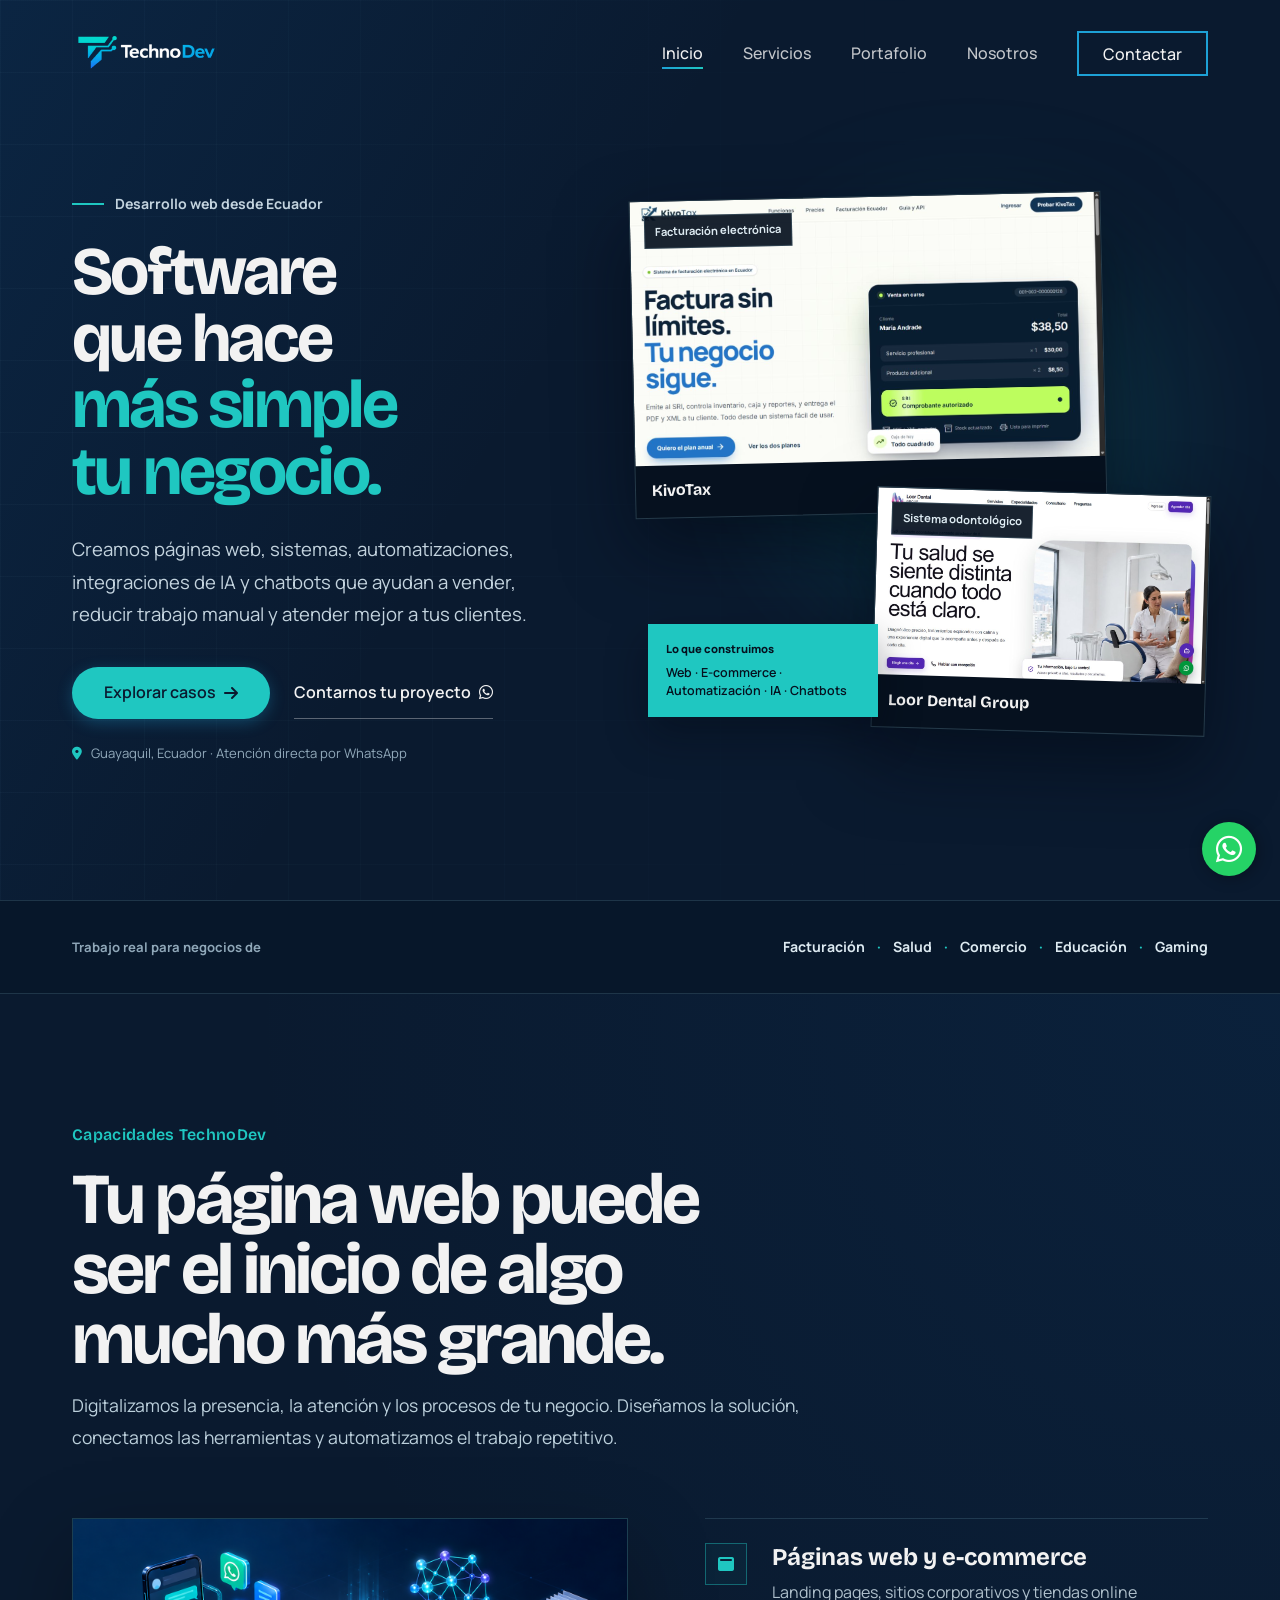
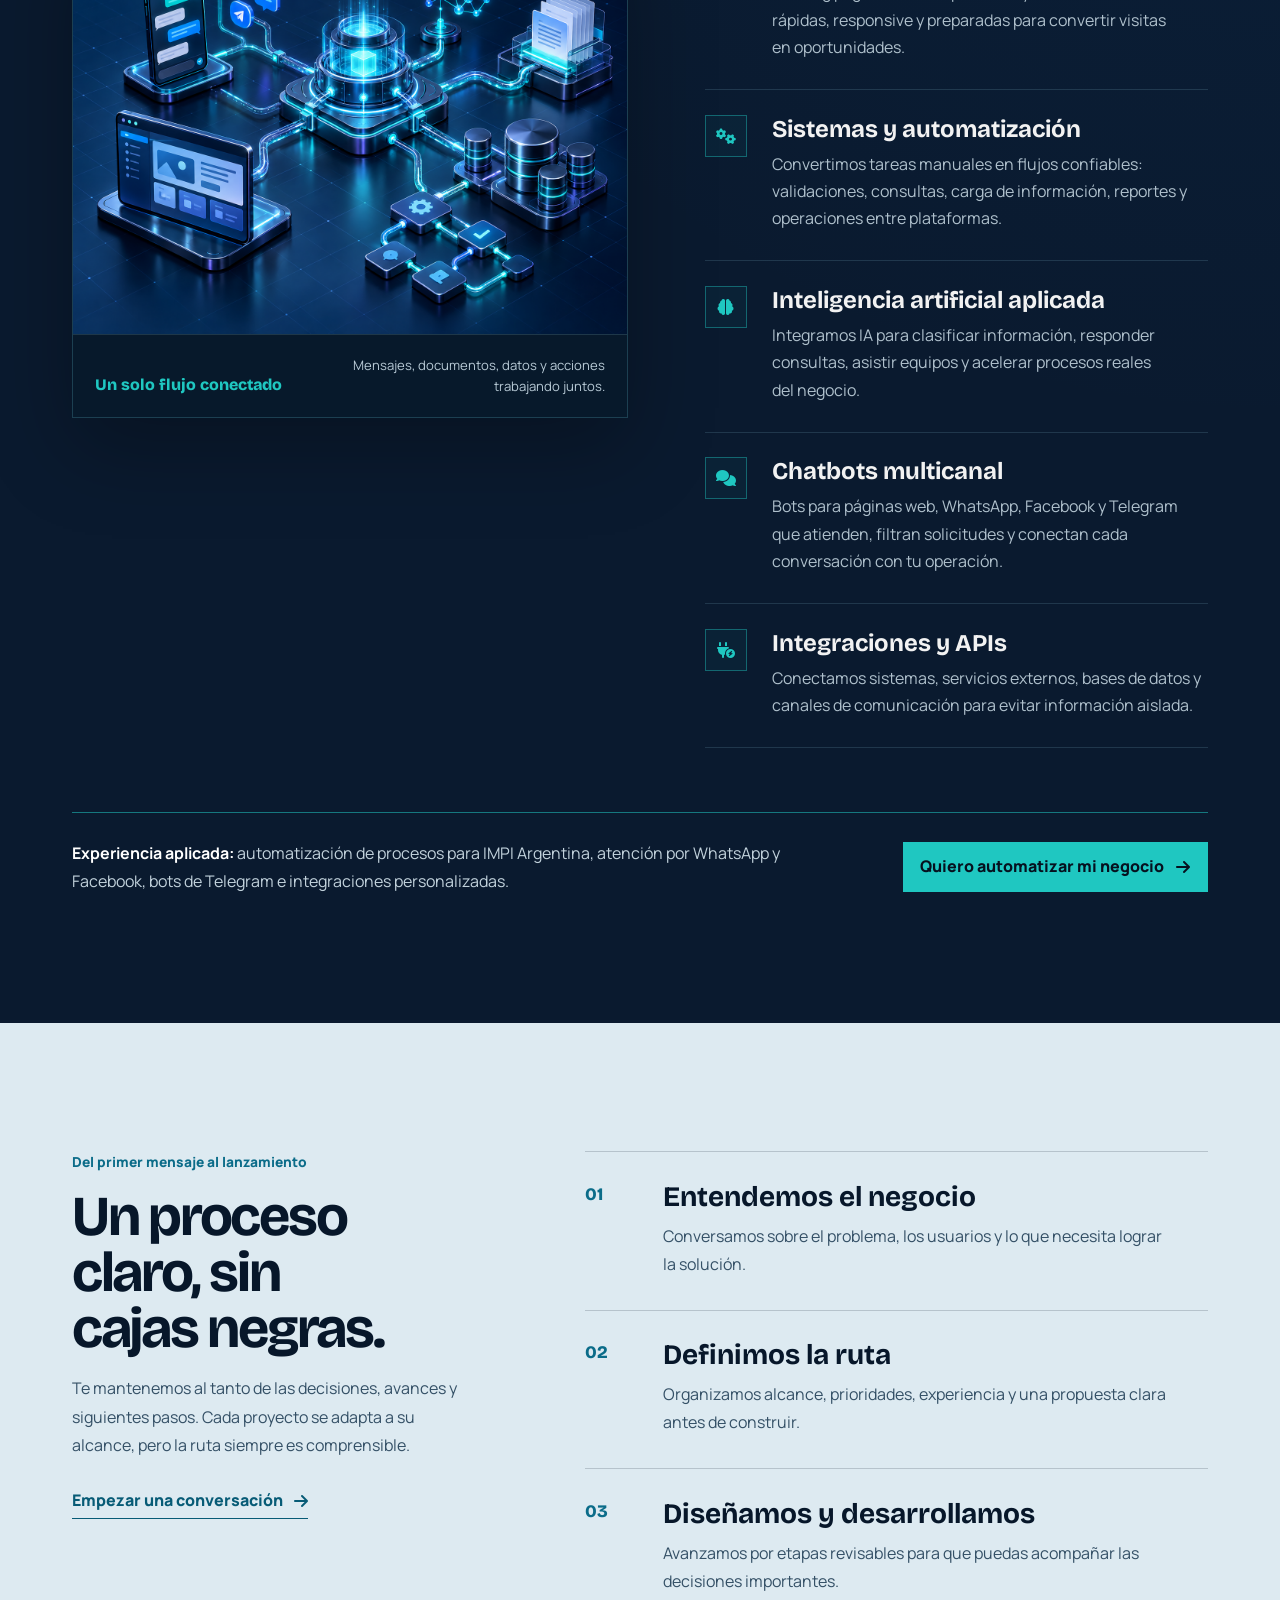
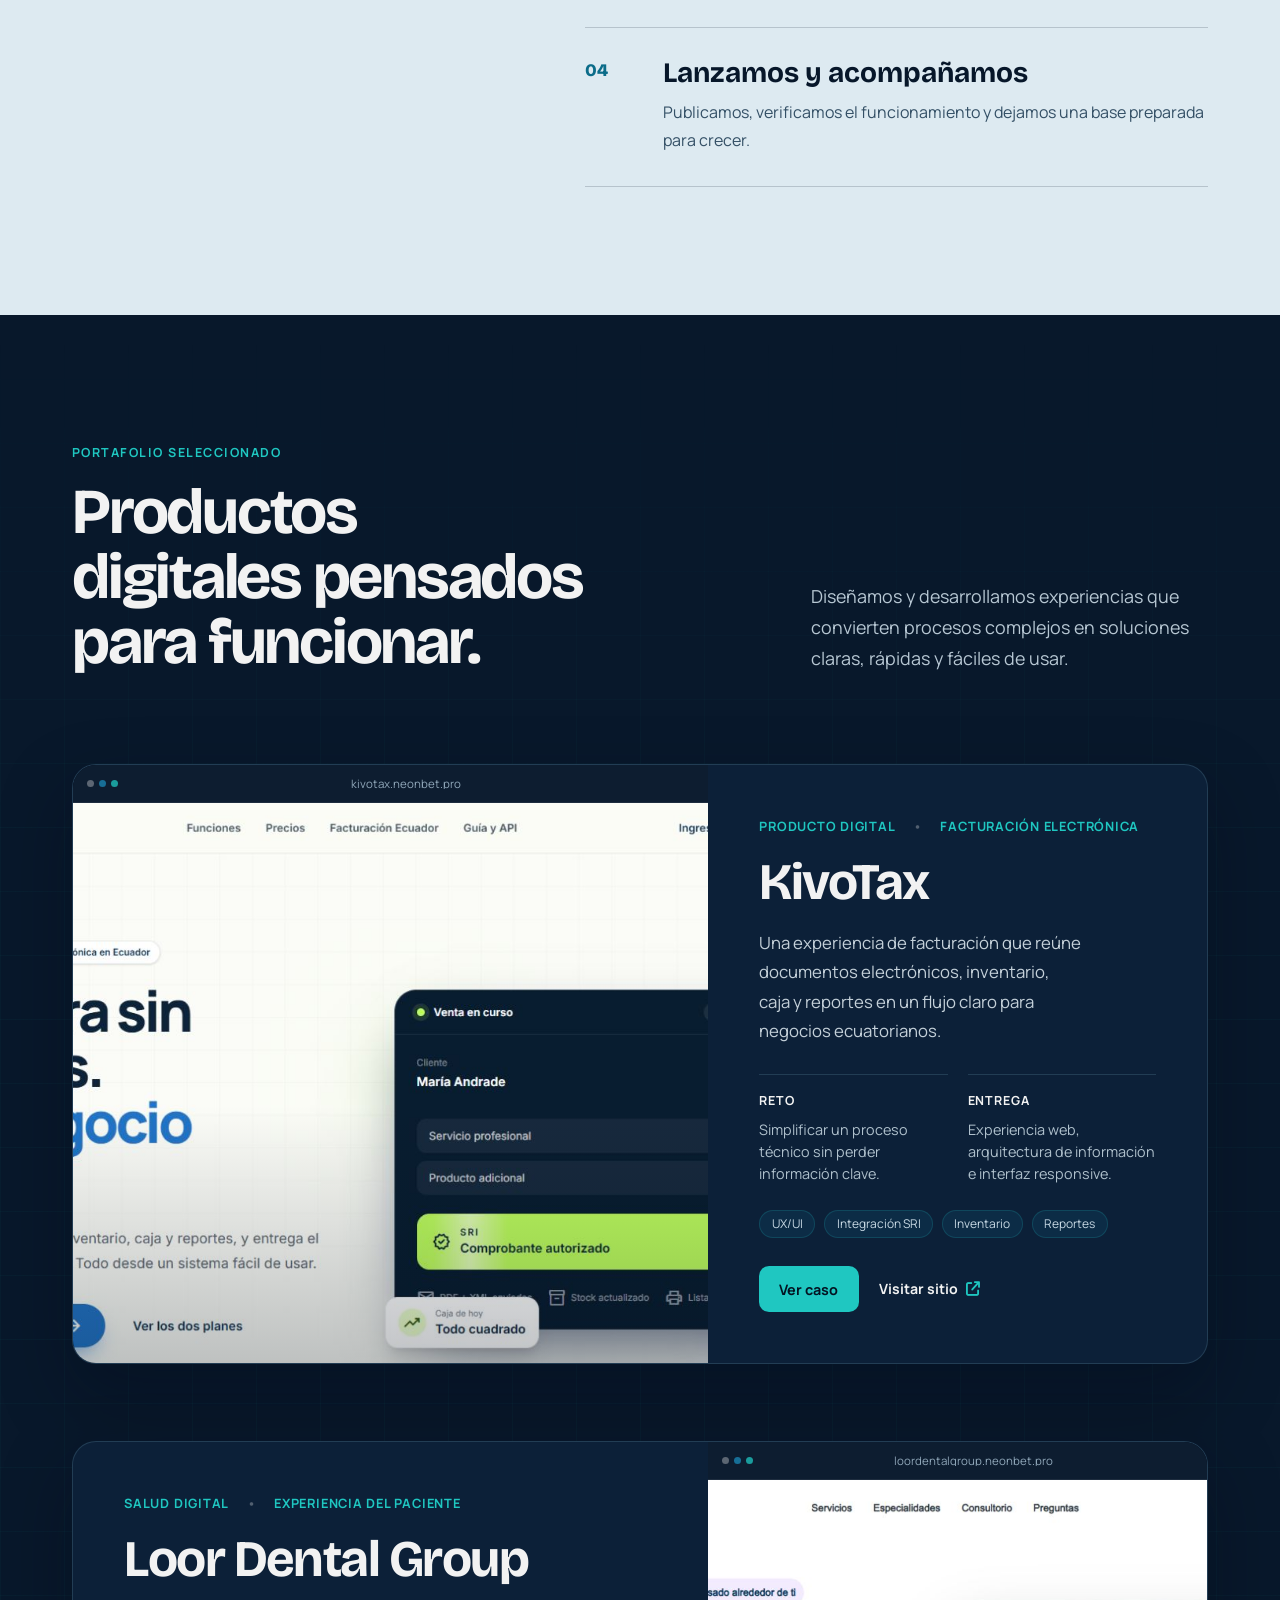
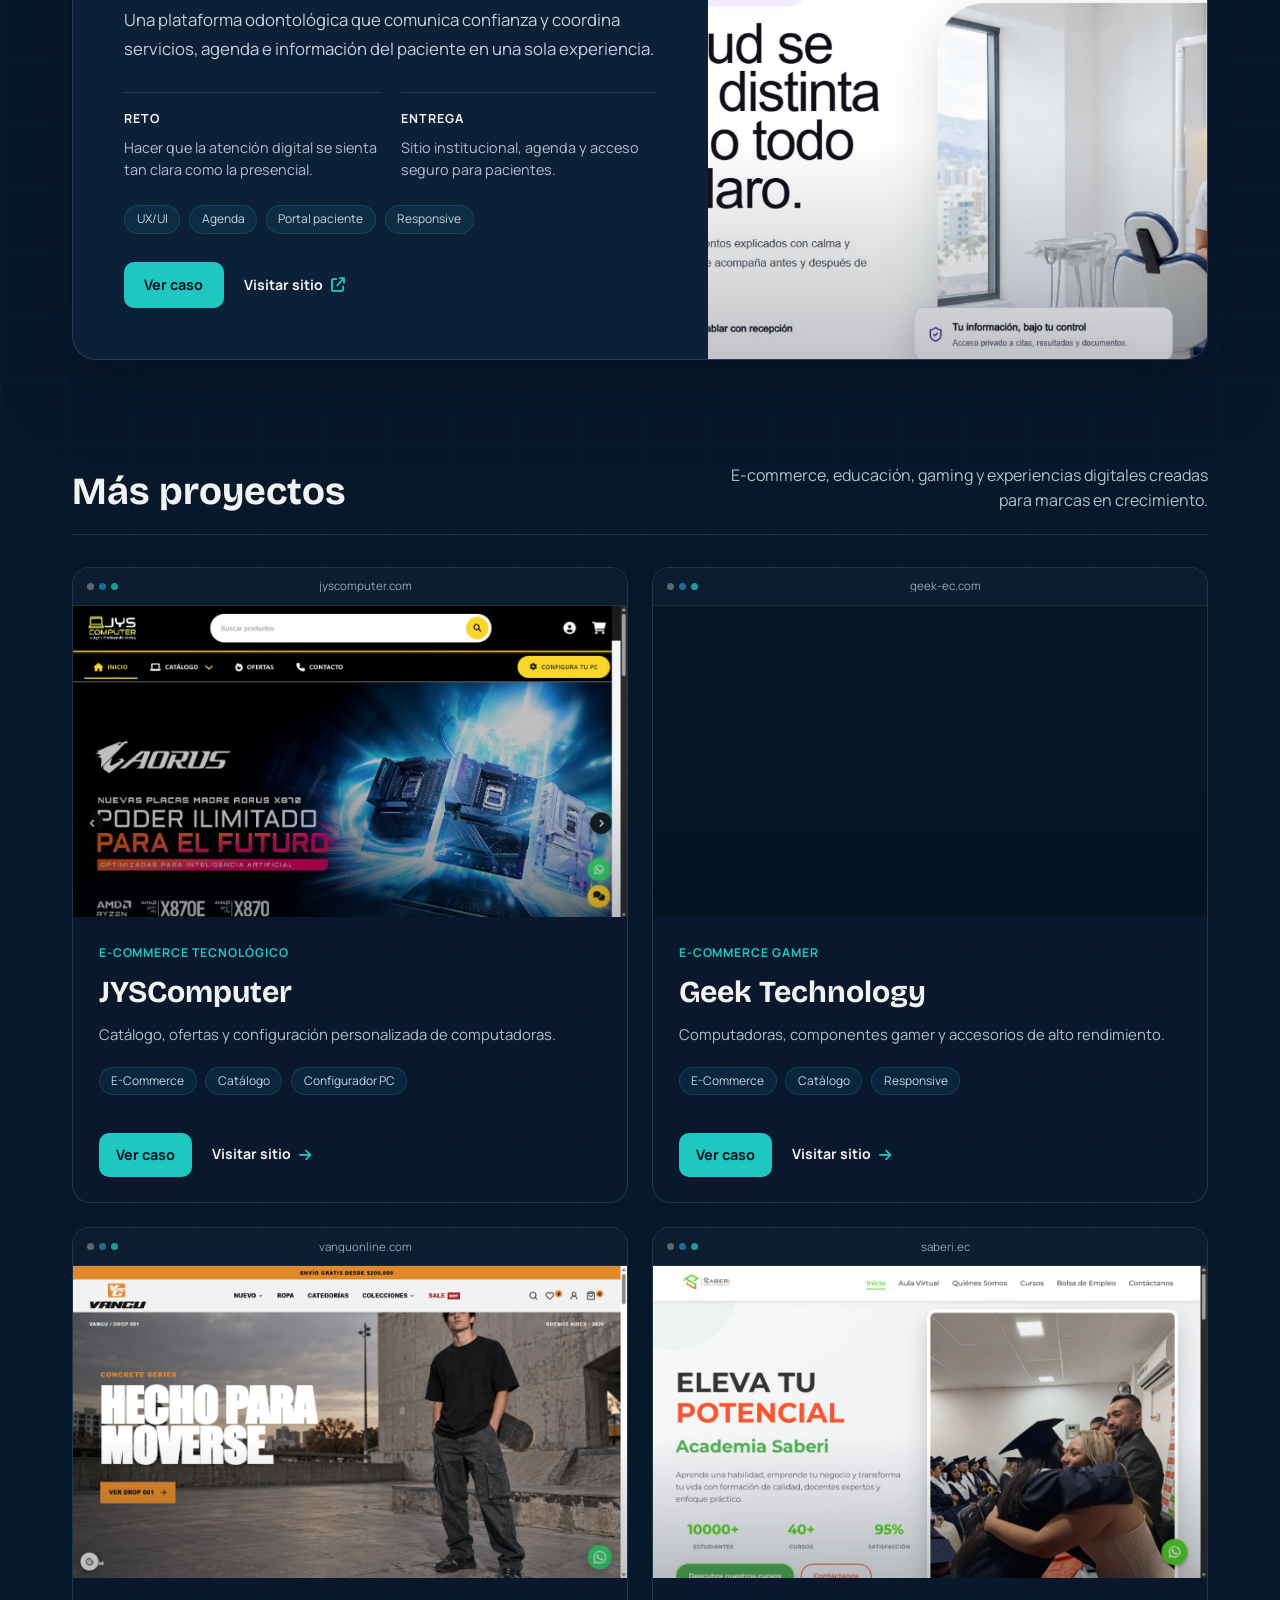
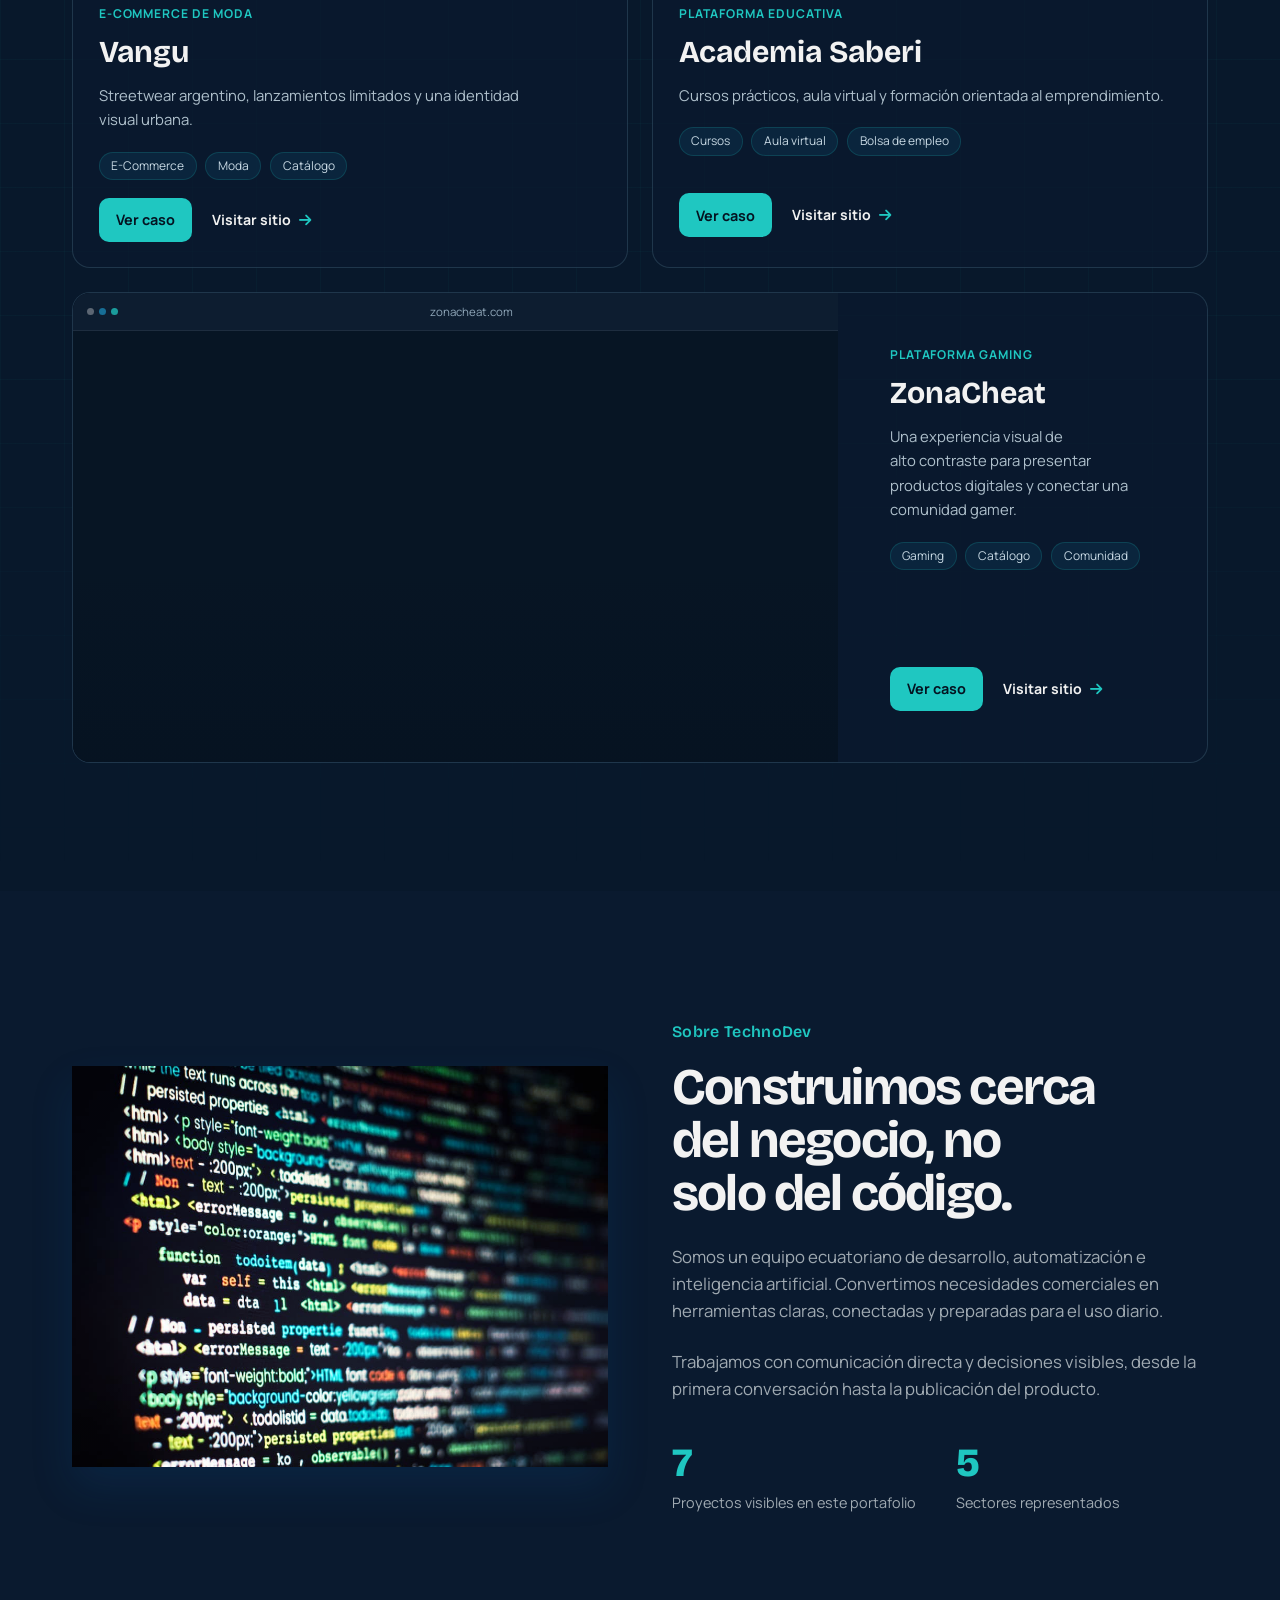
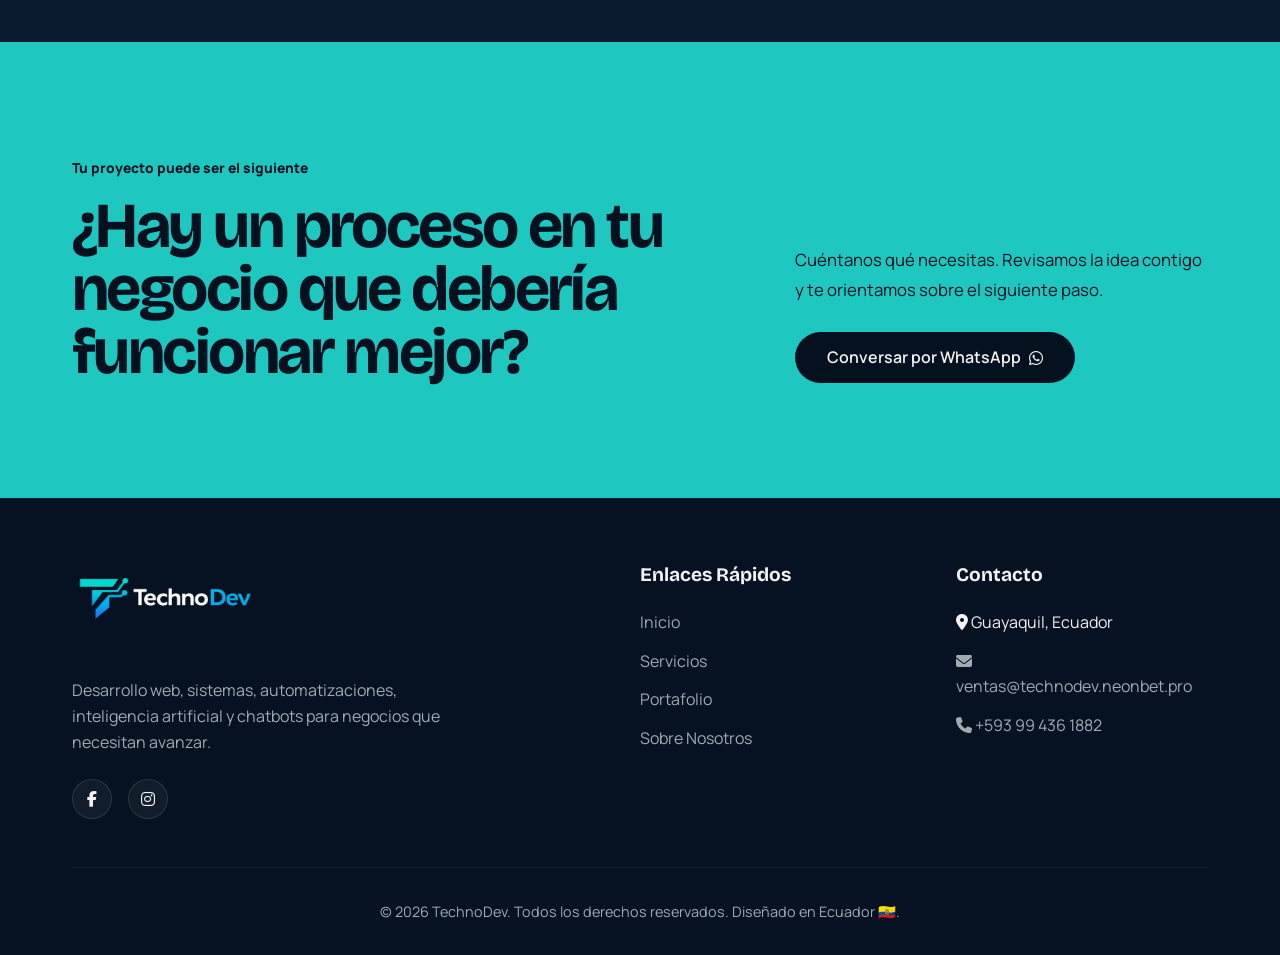
==== commit 6ae6ab98: "Fuerza recarga de estilos del portafolio" ====
--- a/index.html
+++ b/index.html
@@ -46,7 +46,7 @@
     <link rel="stylesheet" href="https://cdnjs.cloudflare.com/ajax/libs/font-awesome/6.4.0/css/all.min.css">
 
     <!-- CSS principal -->
-    <link rel="stylesheet" href="css/style.css">
+    <link rel="stylesheet" href="css/style.css?v=20261010-2">
 
     <!-- Schema.org Structured Data (JSON-LD) -->
     <script type="application/ld+json">
@@ -172,7 +172,7 @@
 
             <div class="services-showcase">
                 <figure class="automation-visual fade-in-up" data-delay="80">
-                    <img src="assets/automation-ai-visual.png" width="1456" height="1092" loading="lazy" decoding="async"
+                    <img src="assets/automation-ai-visual.png?v=20261010-2" width="1456" height="1092" loading="lazy" decoding="async"
                         alt="Ilustración de un sistema que conecta chatbots, inteligencia artificial, documentos, páginas web y datos">
                     <figcaption>
                         <span>Un solo flujo conectado</span>
@@ -638,7 +638,7 @@
     </a>
 
     <!-- JS principal -->
-    <script src="js/main.js"></script>
+    <script src="js/main.js?v=20261010-2"></script>
 </body>
 
 </html>
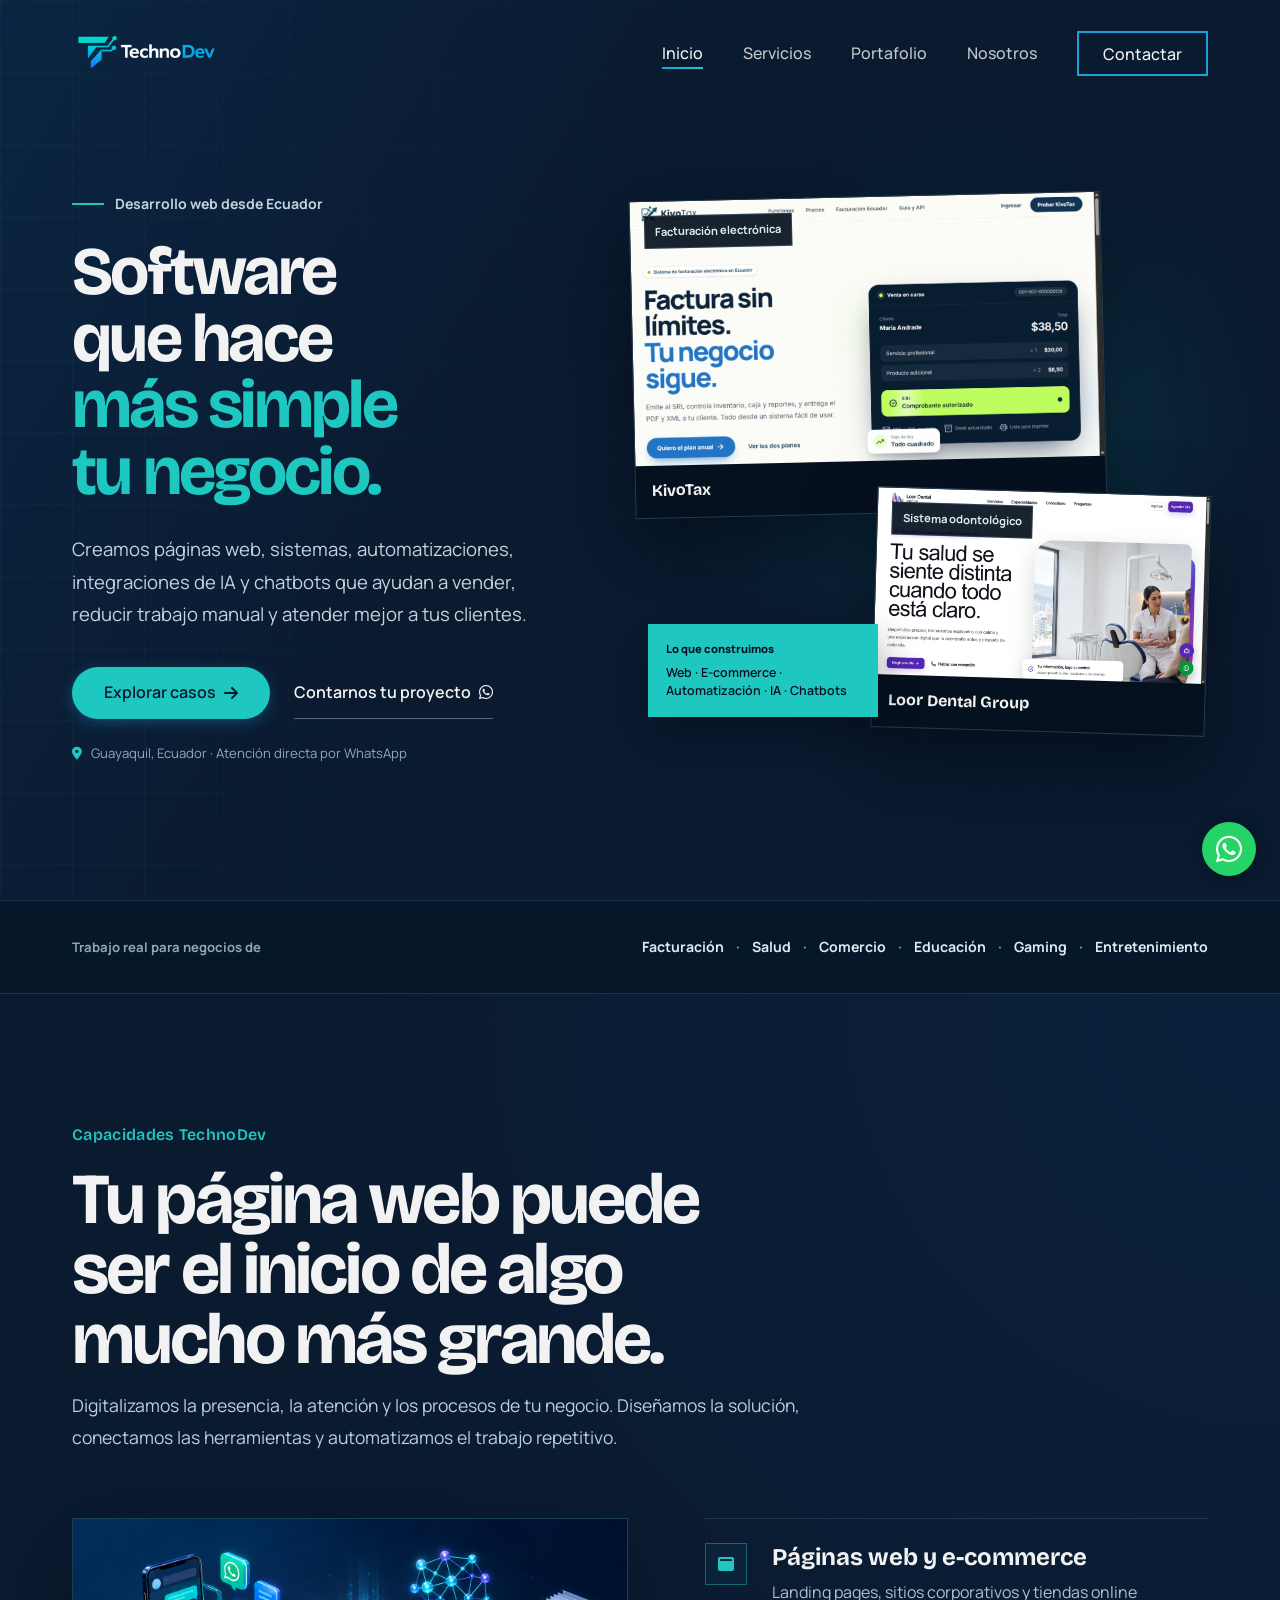
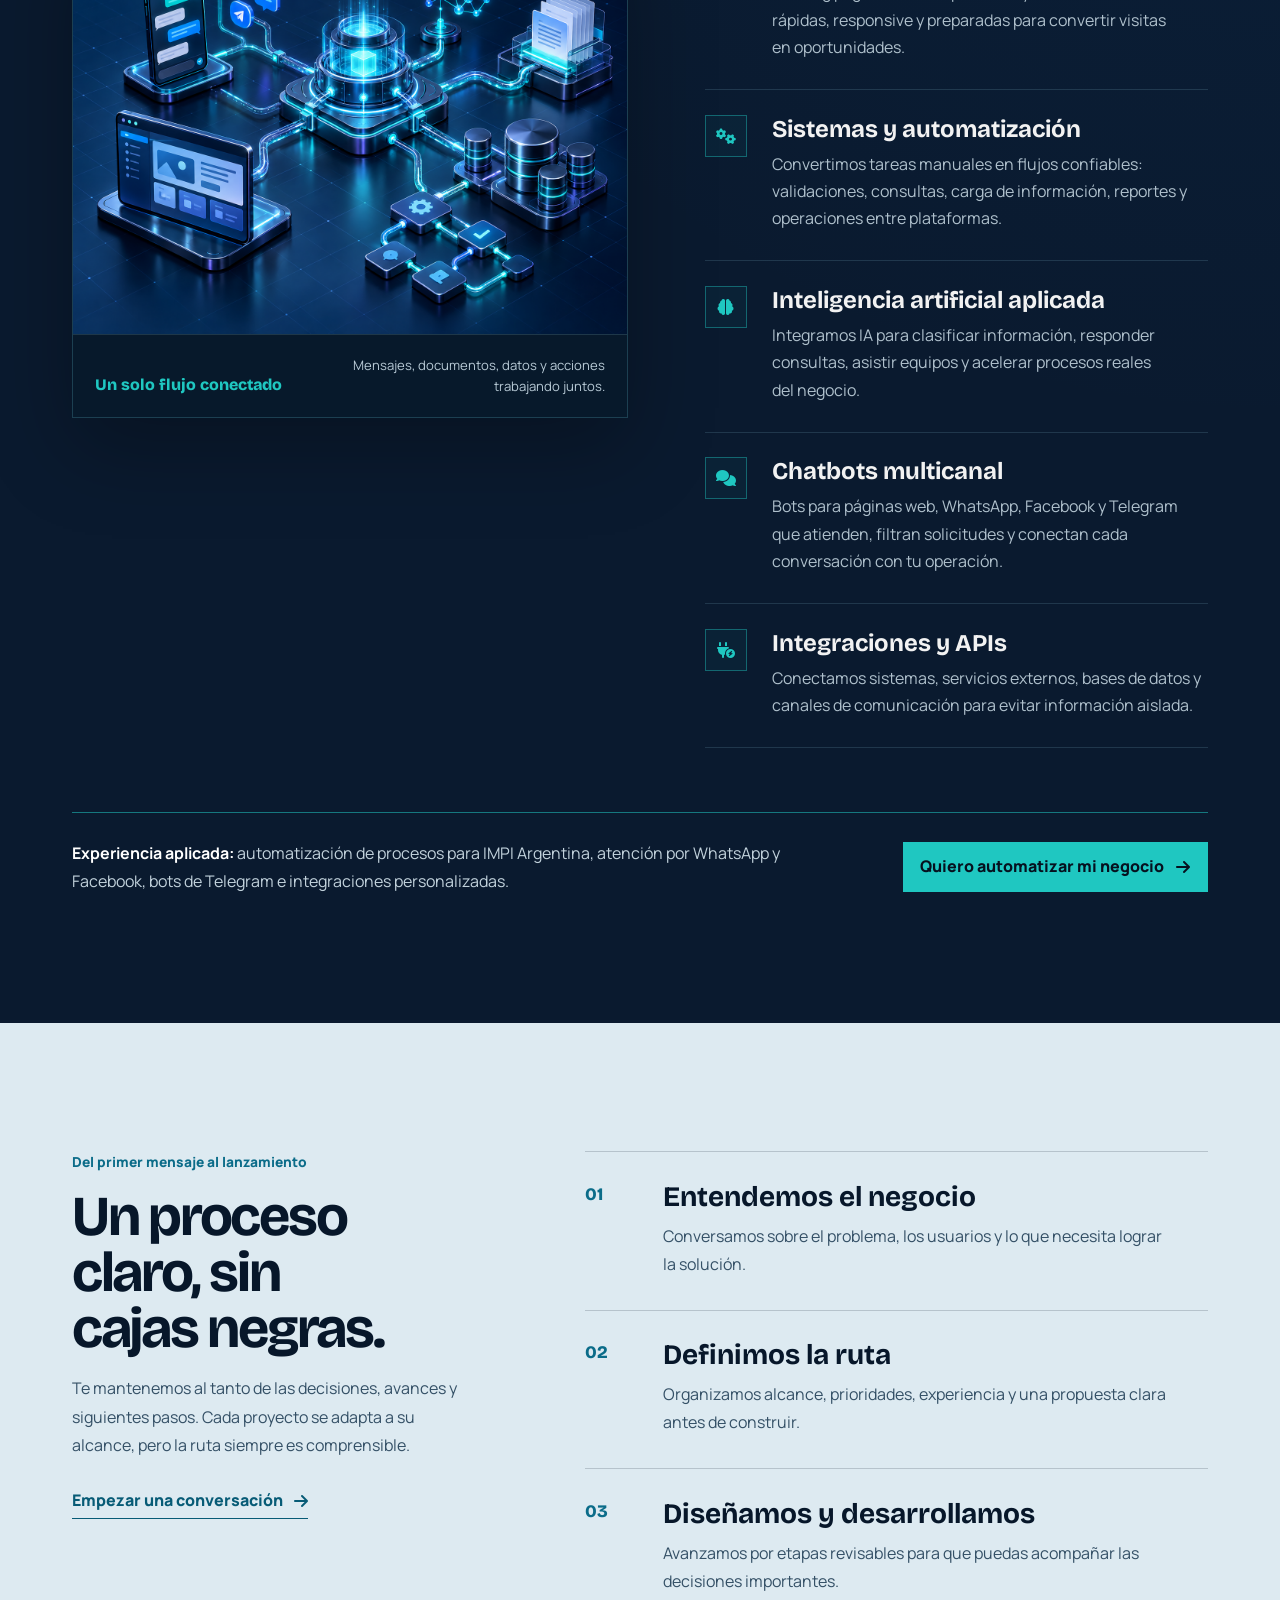
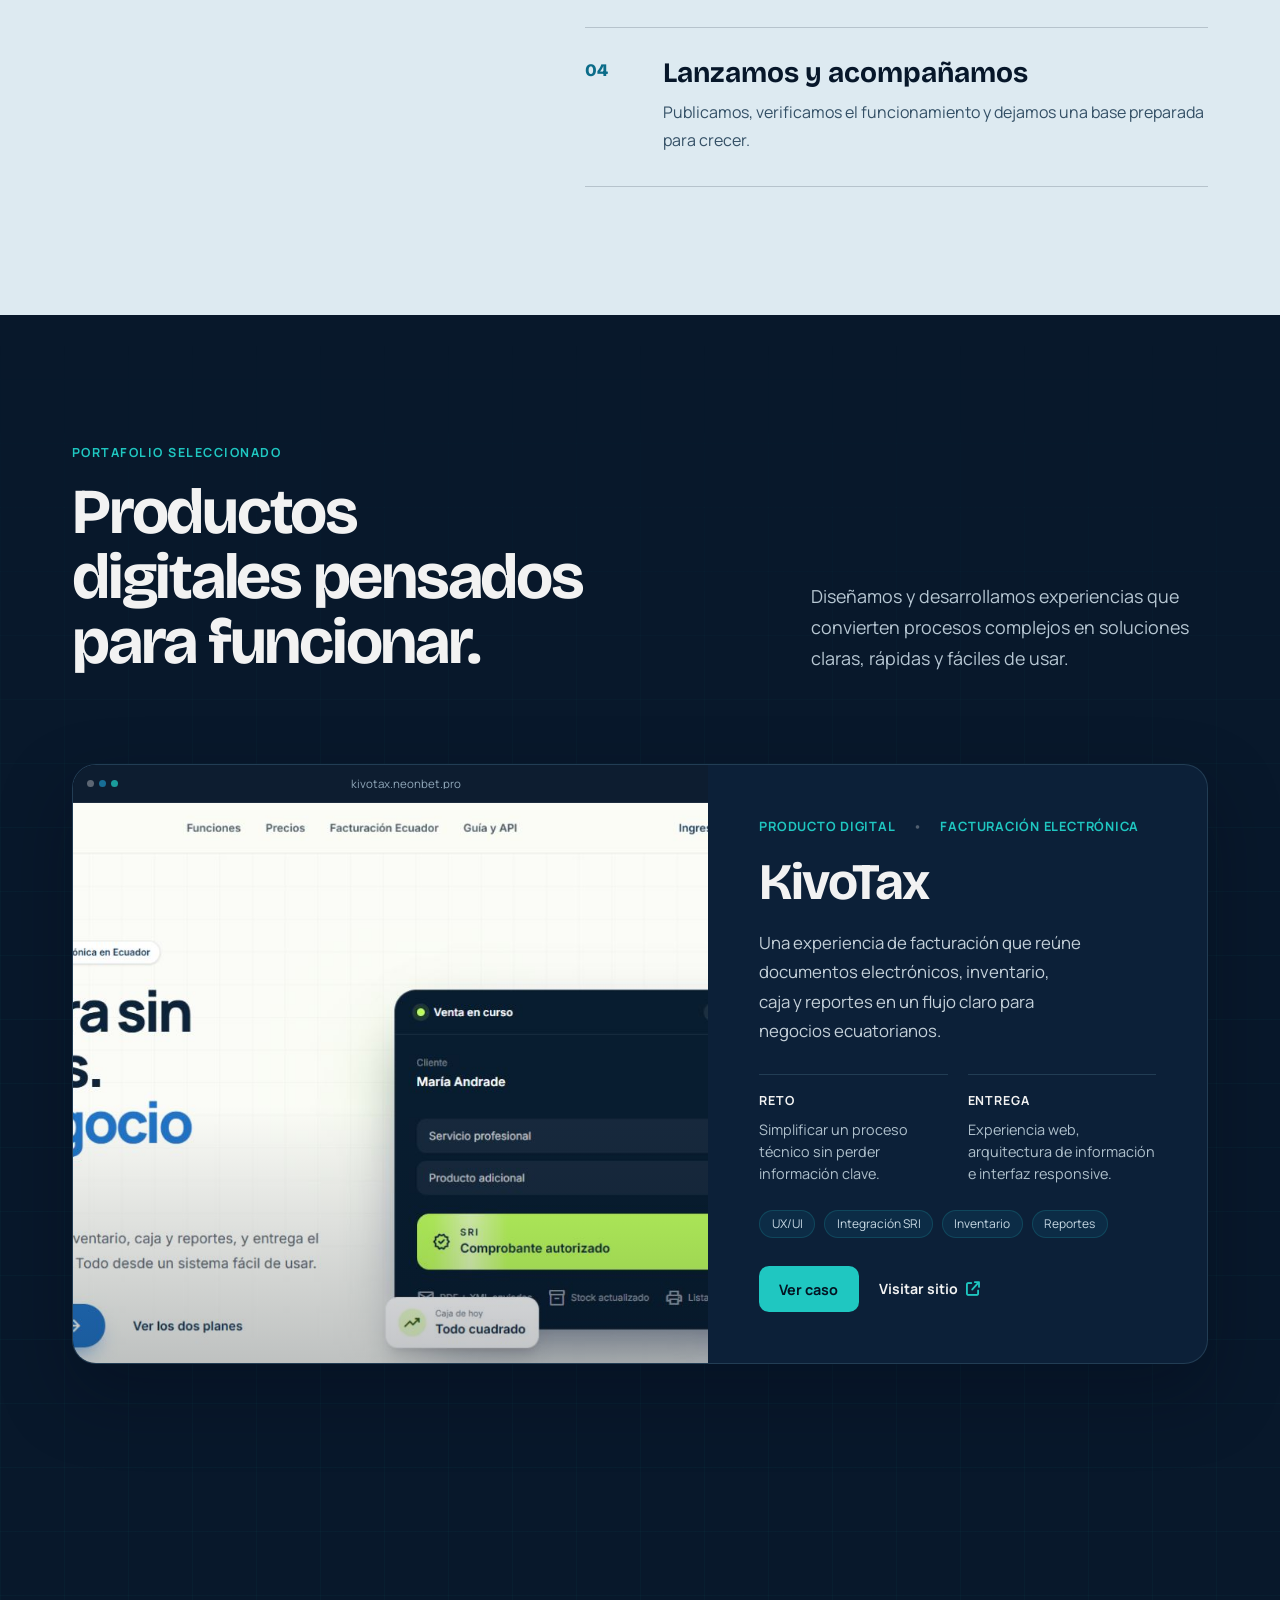
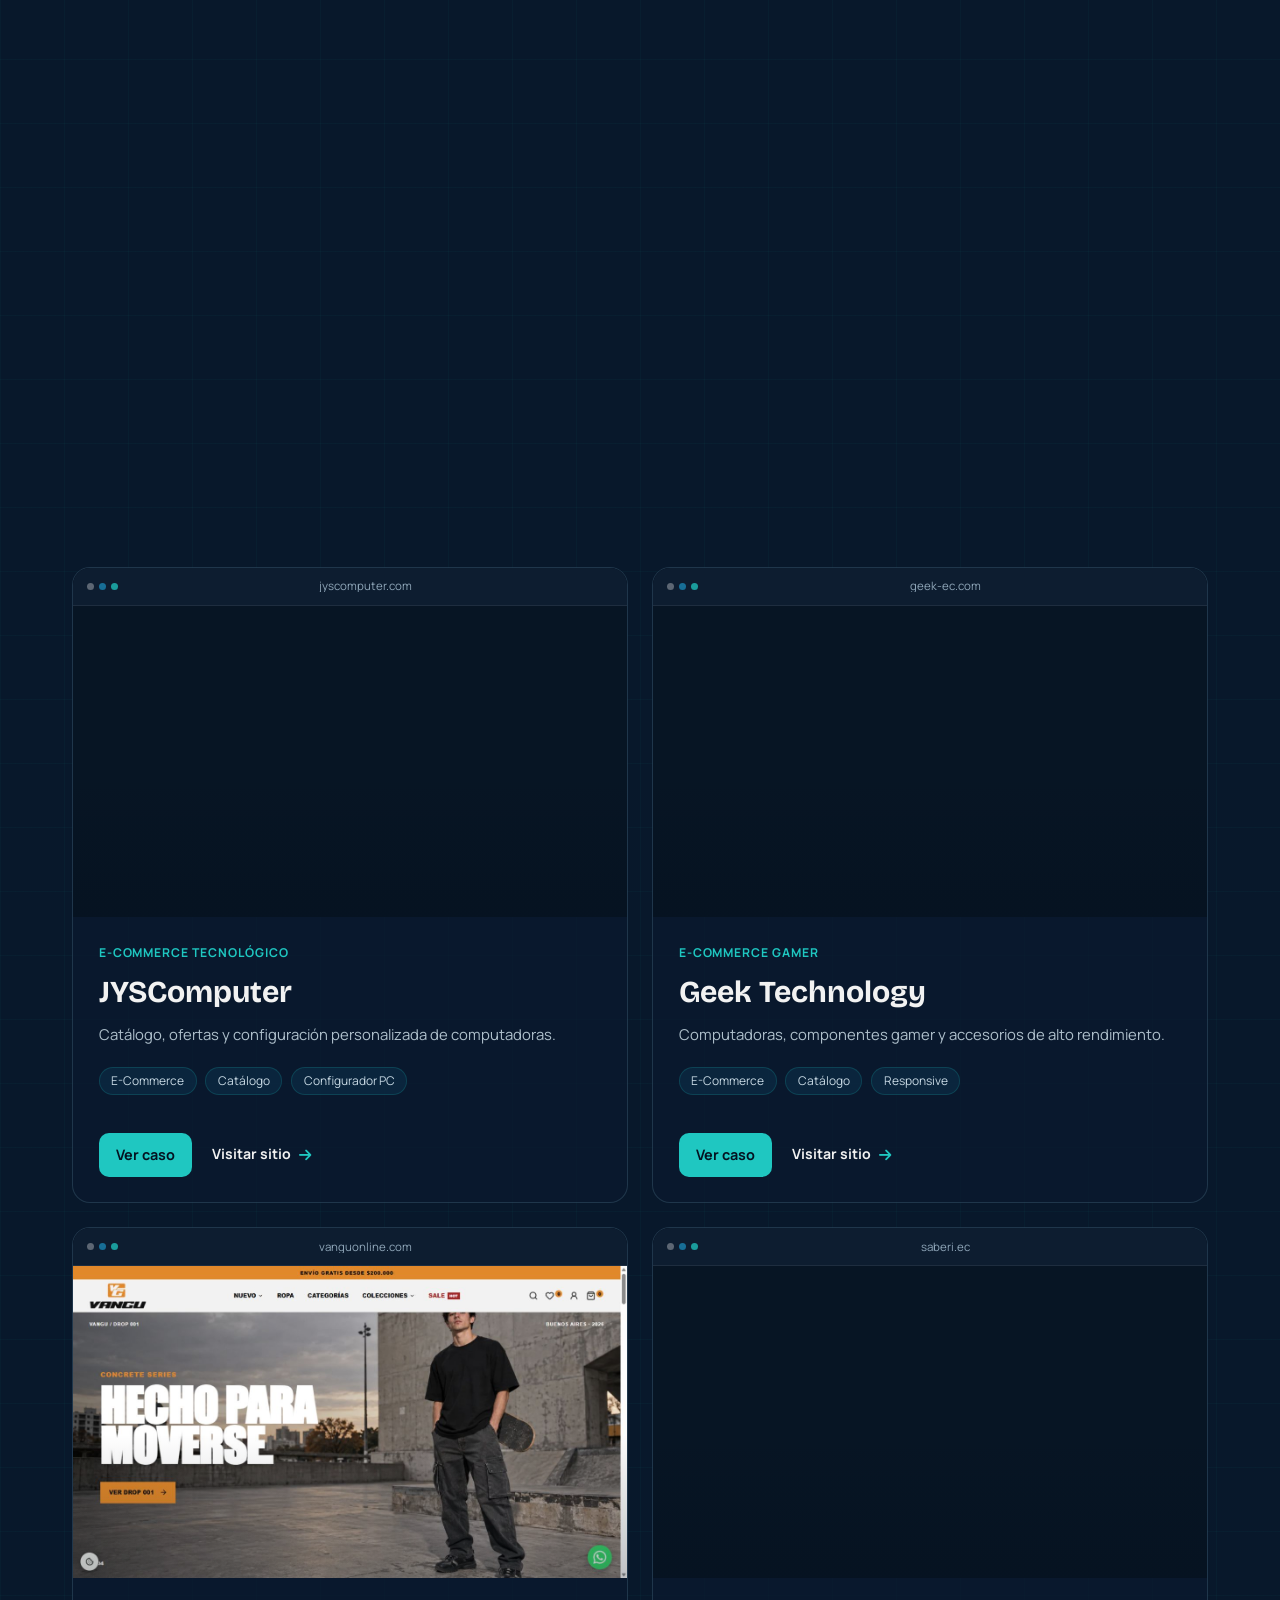
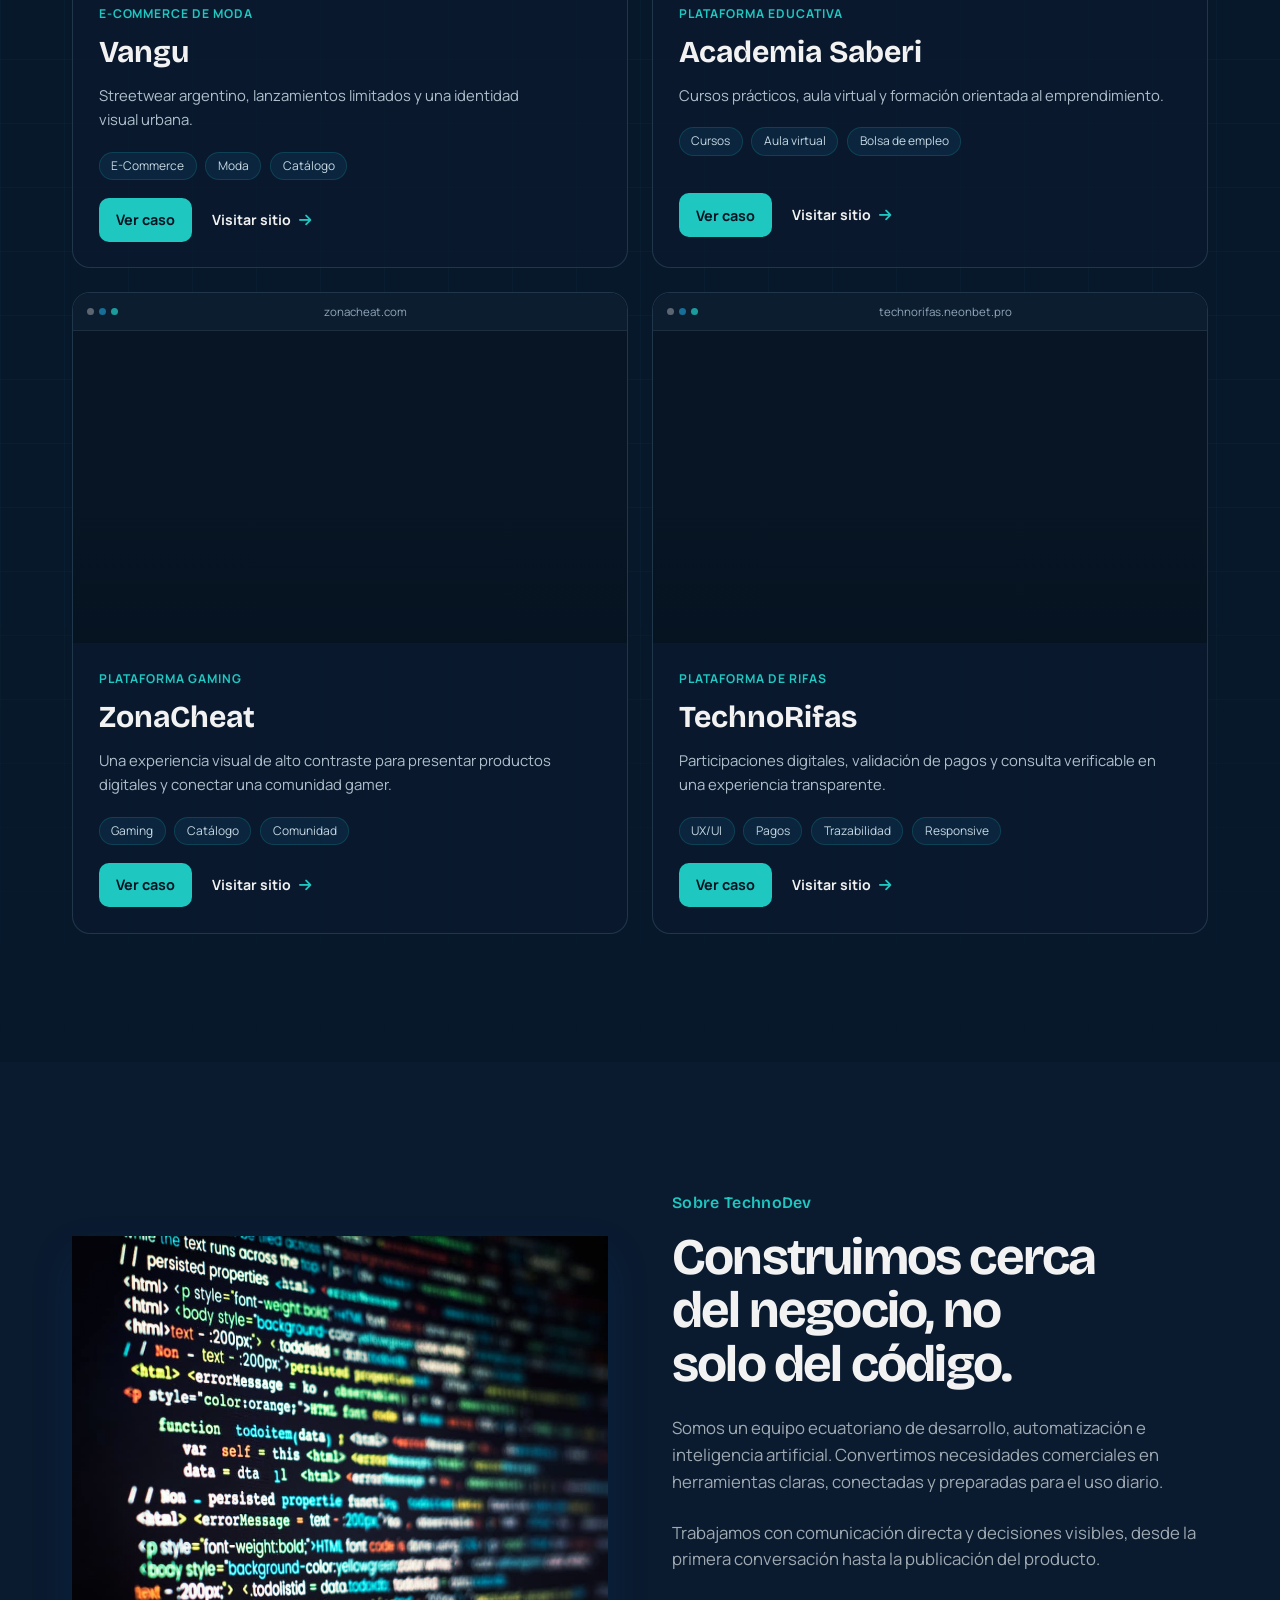
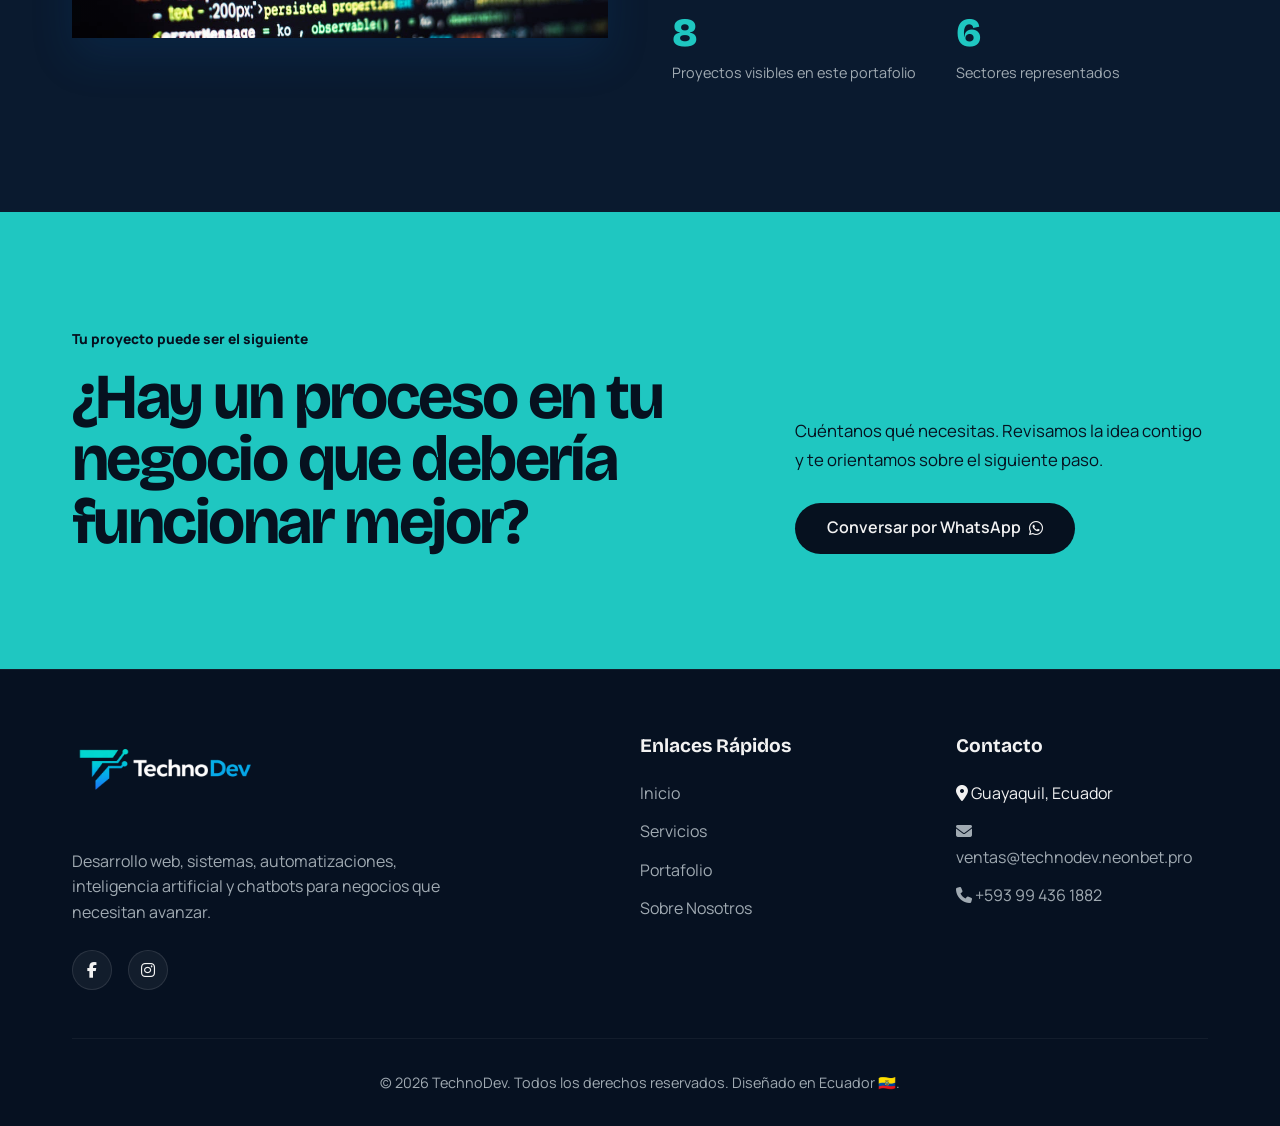
==== commit cccdb013: "Agrega TechnoRifas al portafolio" ====
--- a/index.html
+++ b/index.html
@@ -156,6 +156,7 @@
                 <li>Comercio</li>
                 <li>Educación</li>
                 <li>Gaming</li>
+                <li>Entretenimiento</li>
             </ul>
         </div>
     </section>
@@ -325,7 +326,7 @@
 
             <div class="more-projects-heading fade-in-up">
                 <h3>Más proyectos</h3>
-                <p>E-commerce, educación, gaming y experiencias digitales creadas para marcas en crecimiento.</p>
+                <p>E-commerce, educación, gaming, entretenimiento y experiencias digitales creadas para marcas en crecimiento.</p>
             </div>
 
             <div class="portfolio-grid">
@@ -413,7 +414,7 @@
                     </div>
                 </article>
 
-                <article class="portfolio-card portfolio-card-wide fade-in-up" data-delay="300">
+                <article class="portfolio-card fade-in-up" data-delay="300">
                     <a href="https://zonacheat.com/" class="browser-frame compact-visual" target="_blank"
                         rel="noopener noreferrer" aria-label="Visitar ZonaCheat en una pestaña nueva">
                         <span class="browser-bar" aria-hidden="true"><span class="browser-dots"><i></i><i></i><i></i></span><span class="browser-domain">zonacheat.com</span></span>
@@ -429,6 +430,27 @@
                         <div class="project-actions">
                             <button type="button" class="project-case-button" data-case-open="case-zonacheat">Ver caso</button>
                             <a href="https://zonacheat.com/" class="project-site-link" target="_blank"
+                                rel="noopener noreferrer">Visitar sitio <i class="fa-solid fa-arrow-right"></i></a>
+                        </div>
+                    </div>
+                </article>
+
+                <article class="portfolio-card fade-in-up" data-delay="350">
+                    <a href="https://technorifas.neonbet.pro/" class="browser-frame compact-visual" target="_blank"
+                        rel="noopener noreferrer" aria-label="Visitar TechnoRifas en una pestaña nueva">
+                        <span class="browser-bar" aria-hidden="true"><span class="browser-dots"><i></i><i></i><i></i></span><span class="browser-domain">technorifas.neonbet.pro</span></span>
+                        <span class="project-shot"><img src="assets/project-technorifas.png" width="1905" height="1072"
+                                loading="lazy" decoding="async" alt="Página principal de TechnoRifas"><span
+                                class="project-explore">Explorar <i class="fa-solid fa-arrow-up-right-from-square"></i></span></span>
+                    </a>
+                    <div class="portfolio-info">
+                        <span class="portfolio-category">Plataforma de rifas</span>
+                        <h3>TechnoRifas</h3>
+                        <p>Participaciones digitales, validación de pagos y consulta verificable en una experiencia transparente.</p>
+                        <ul class="project-tags"><li>UX/UI</li><li>Pagos</li><li>Trazabilidad</li><li>Responsive</li></ul>
+                        <div class="project-actions">
+                            <button type="button" class="project-case-button" data-case-open="case-technorifas">Ver caso</button>
+                            <a href="https://technorifas.neonbet.pro/" class="project-site-link" target="_blank"
                                 rel="noopener noreferrer">Visitar sitio <i class="fa-solid fa-arrow-right"></i></a>
                         </div>
                     </div>
@@ -537,6 +559,18 @@
         </div>
     </dialog>
 
+    <dialog class="case-dialog" id="case-technorifas" aria-labelledby="case-technorifas-title">
+        <button type="button" class="case-dialog-close" data-case-close aria-label="Cerrar caso de TechnoRifas"><i class="fa-solid fa-xmark"></i></button>
+        <div class="case-dialog-layout">
+            <div class="case-collage" data-case-collage aria-label="Vistas de TechnoRifas">
+                <figure class="case-collage-item"><img data-collage-src="assets/project-technorifas.png" alt="Página principal de TechnoRifas"><figcaption>Premio y propuesta principal</figcaption></figure>
+                <figure class="case-collage-item"><img data-collage-src="assets/gallery/technorifas-combos.png" alt="Combos de participación en TechnoRifas"><figcaption>Selección de participaciones</figcaption></figure>
+                <figure class="case-collage-item"><img data-collage-src="assets/gallery/technorifas-transparency.png" alt="Consulta y trazabilidad de TechnoRifas"><figcaption>Transparencia y consulta</figcaption></figure>
+            </div>
+            <div class="case-dialog-content"><span class="portfolio-category">Plataforma de rifas</span><h2 id="case-technorifas-title">TechnoRifas</h2><p class="case-summary">Una plataforma ecuatoriana para participar en rifas con información clara, compra organizada y resultados verificables.</p><div class="case-detail"><h3>El reto</h3><p>Transformar un proceso que depende de confianza en una experiencia digital fácil de entender, rastrear y comprobar.</p></div><div class="case-detail"><h3>La solución</h3><p>Diseñamos el recorrido desde la elección de combos hasta el registro del pago, la asignación de números y la consulta privada de cada participación.</p></div><div class="case-detail"><h3>Resultado entregado</h3><p>Un sitio responsive con flujo de participación, validación de pagos, números únicos, consulta y trazabilidad.</p></div><a href="https://technorifas.neonbet.pro/" class="project-case-button" target="_blank" rel="noopener noreferrer">Visitar TechnoRifas <i class="fa-solid fa-arrow-up-right-from-square"></i></a></div>
+        </div>
+    </dialog>
+
     <!-- About Section -->
     <section id="nosotros" class="about section-padding">
         <div class="container">
@@ -556,11 +590,11 @@
 
                     <div class="about-stats">
                         <div class="stat-item">
-                            <span class="stat-number">7</span>
+                            <span class="stat-number">8</span>
                             <span class="stat-label">Proyectos visibles en este portafolio</span>
                         </div>
                         <div class="stat-item">
-                            <span class="stat-number">5</span>
+                            <span class="stat-number">6</span>
                             <span class="stat-label">Sectores representados</span>
                         </div>
                     </div>
